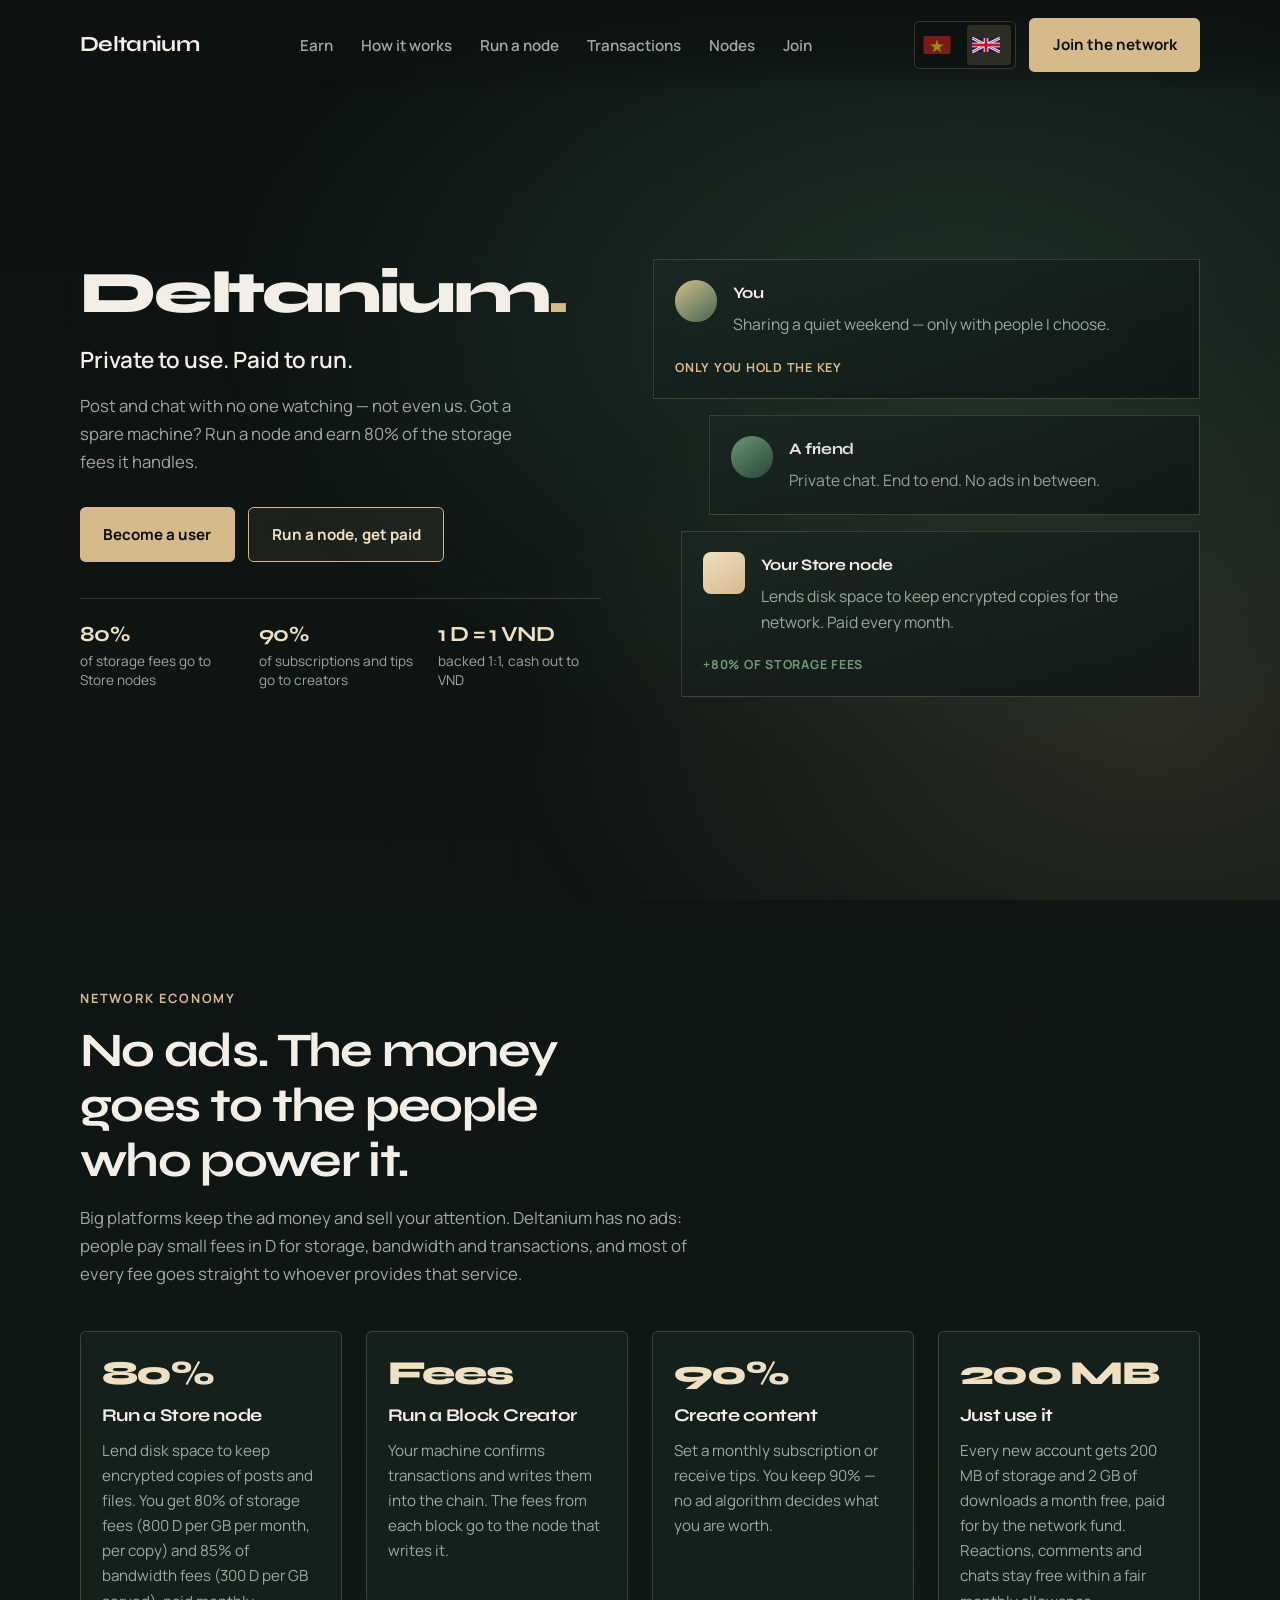
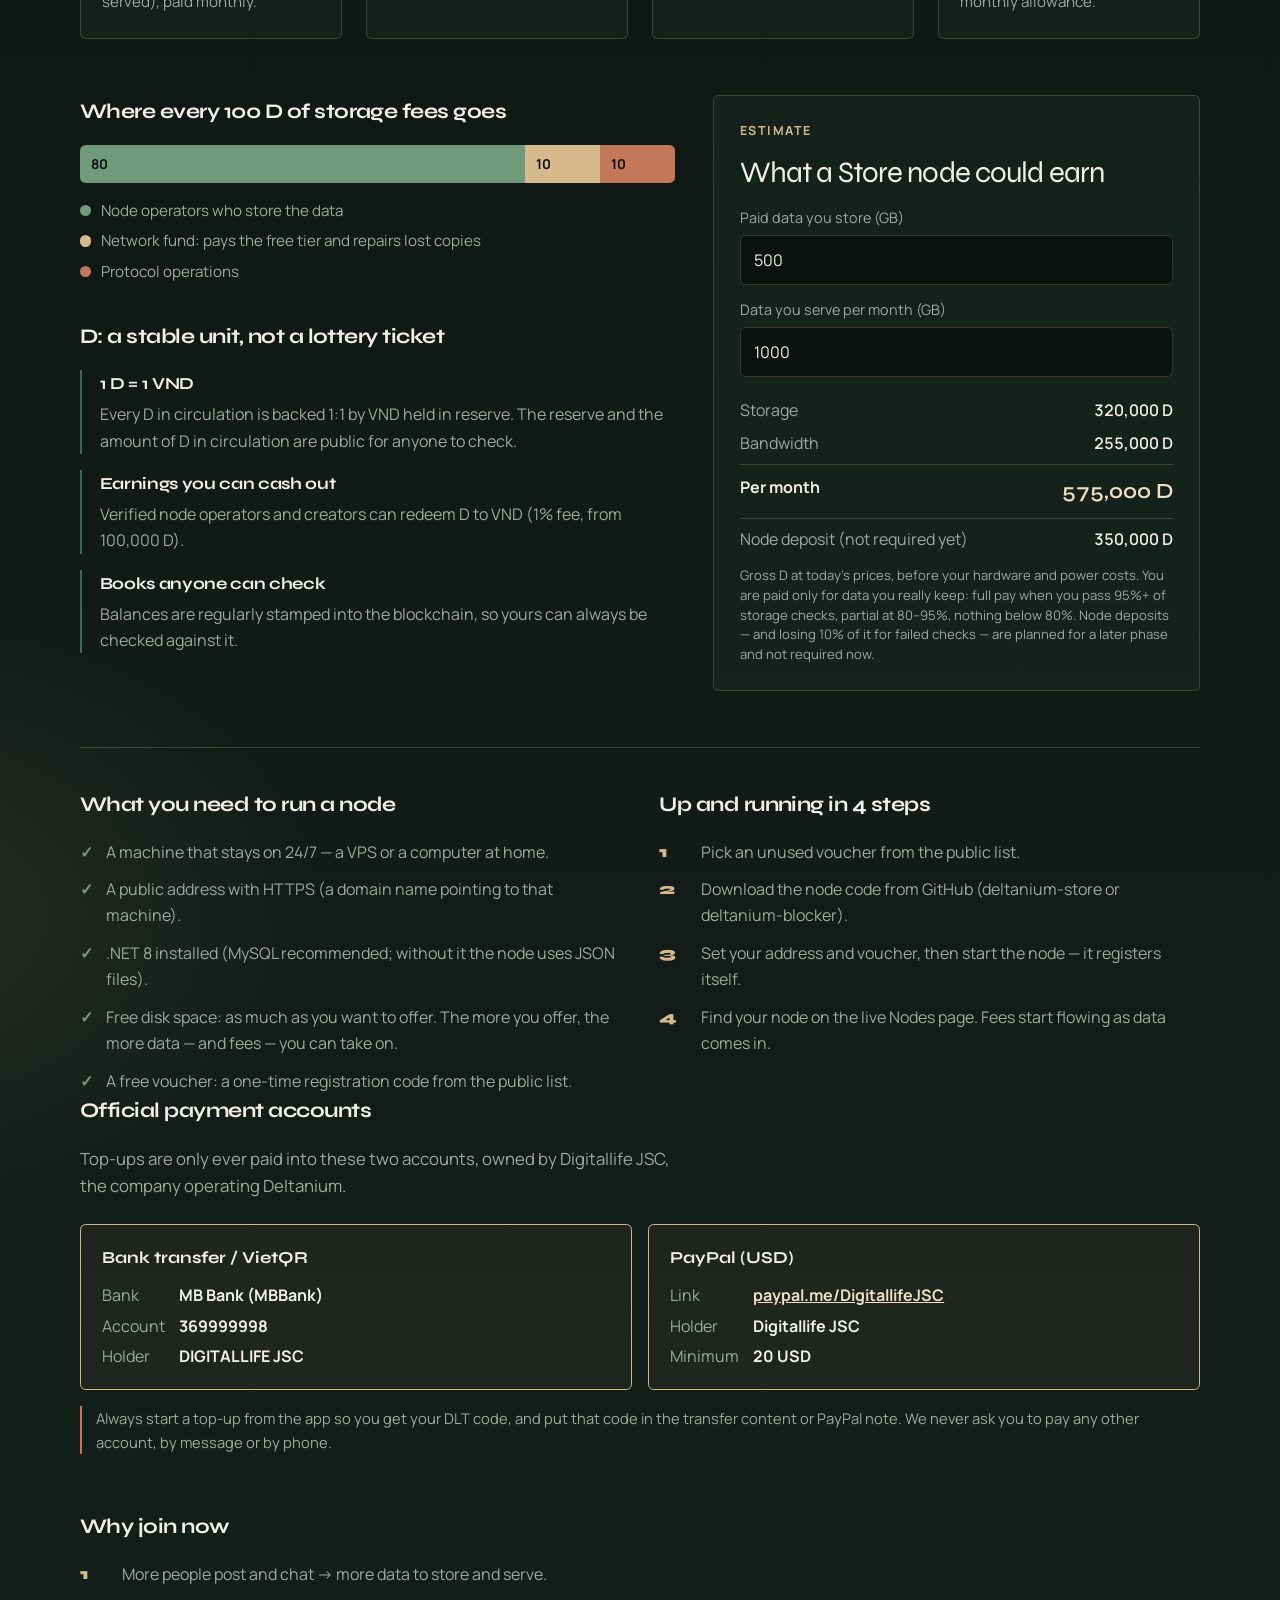
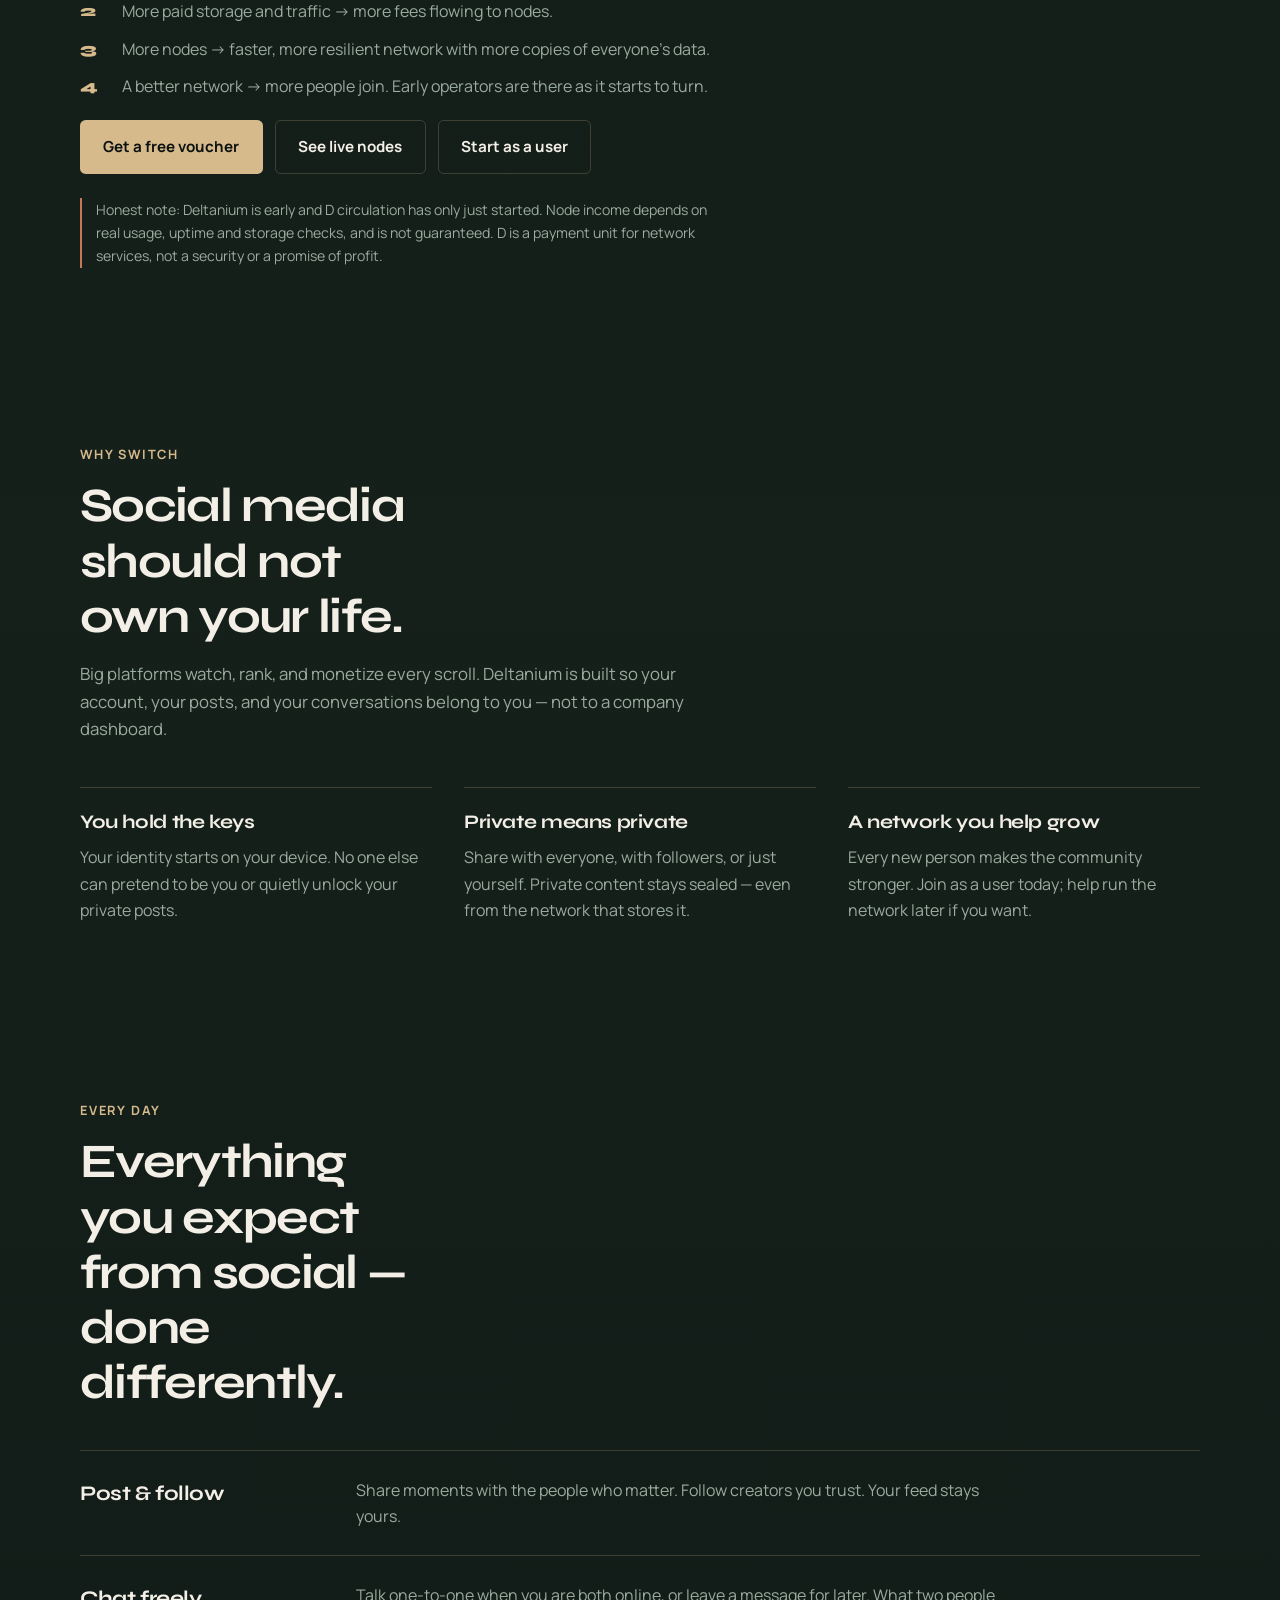
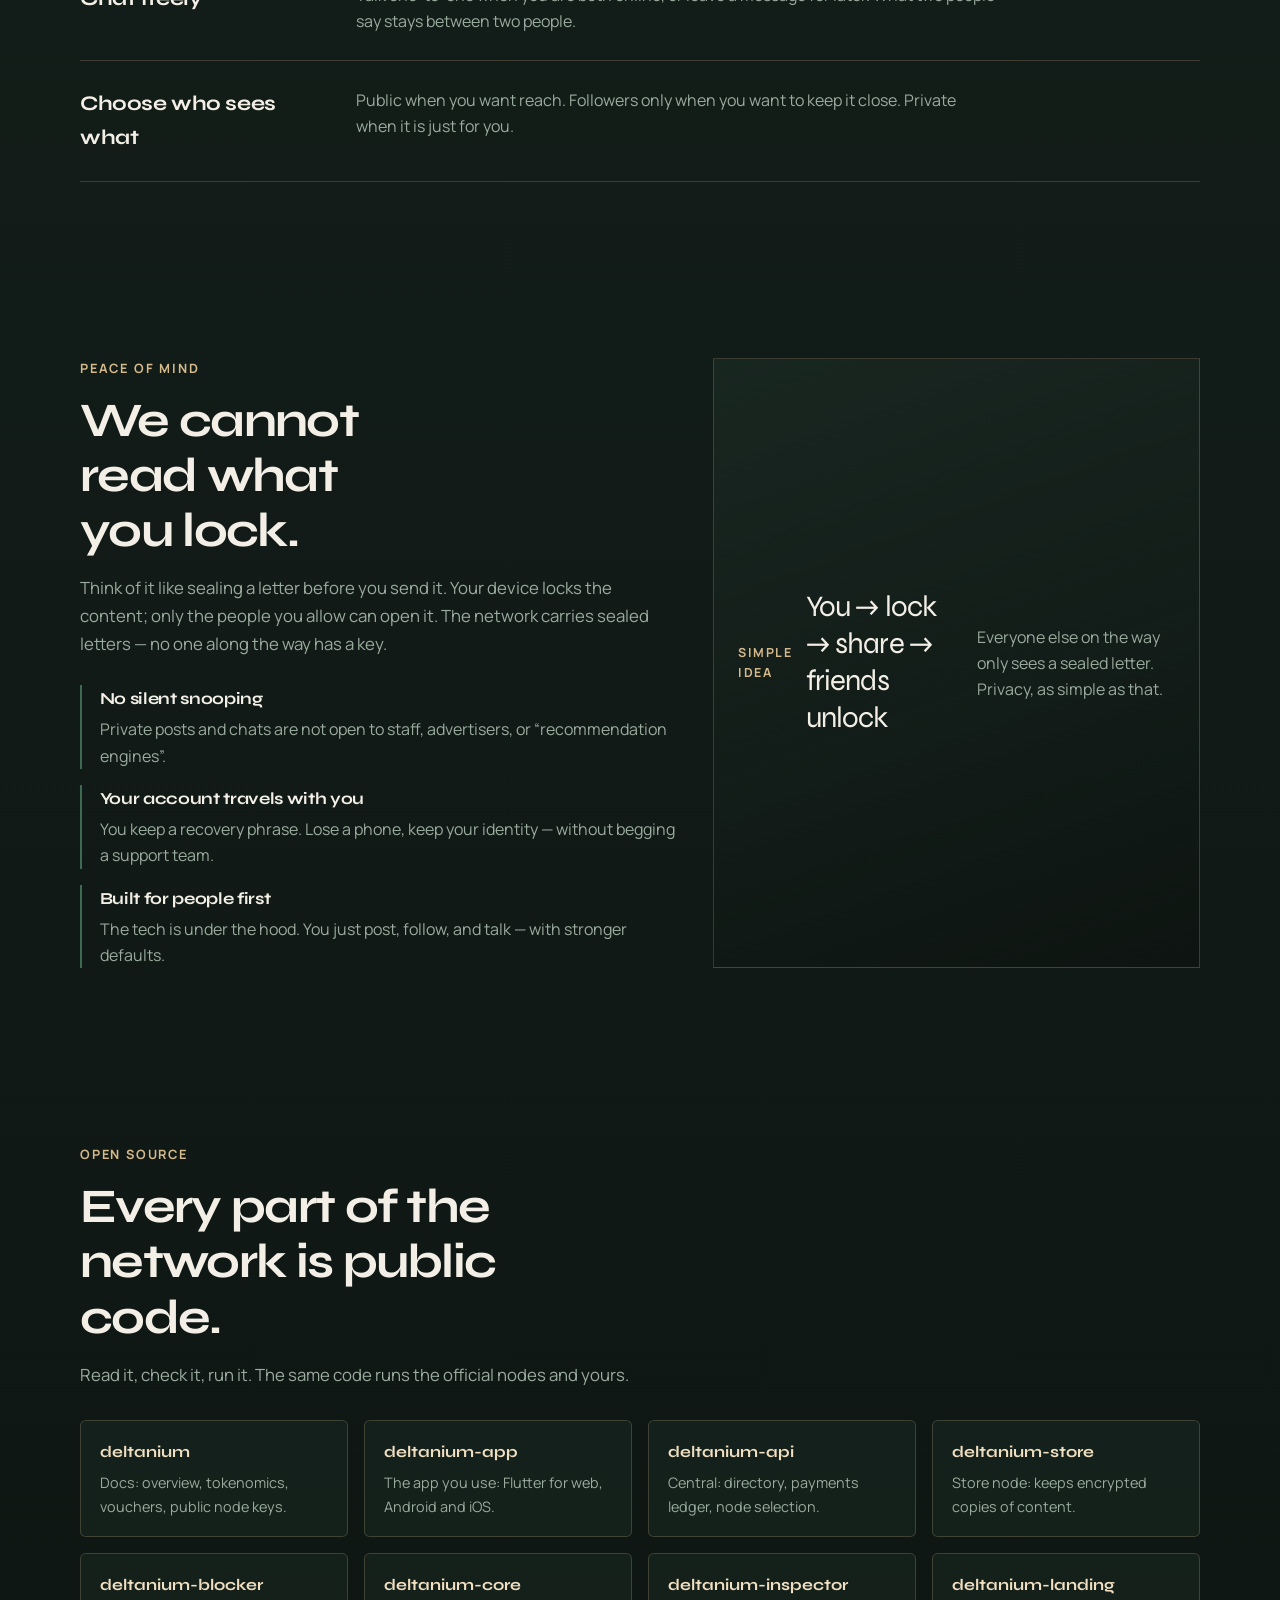
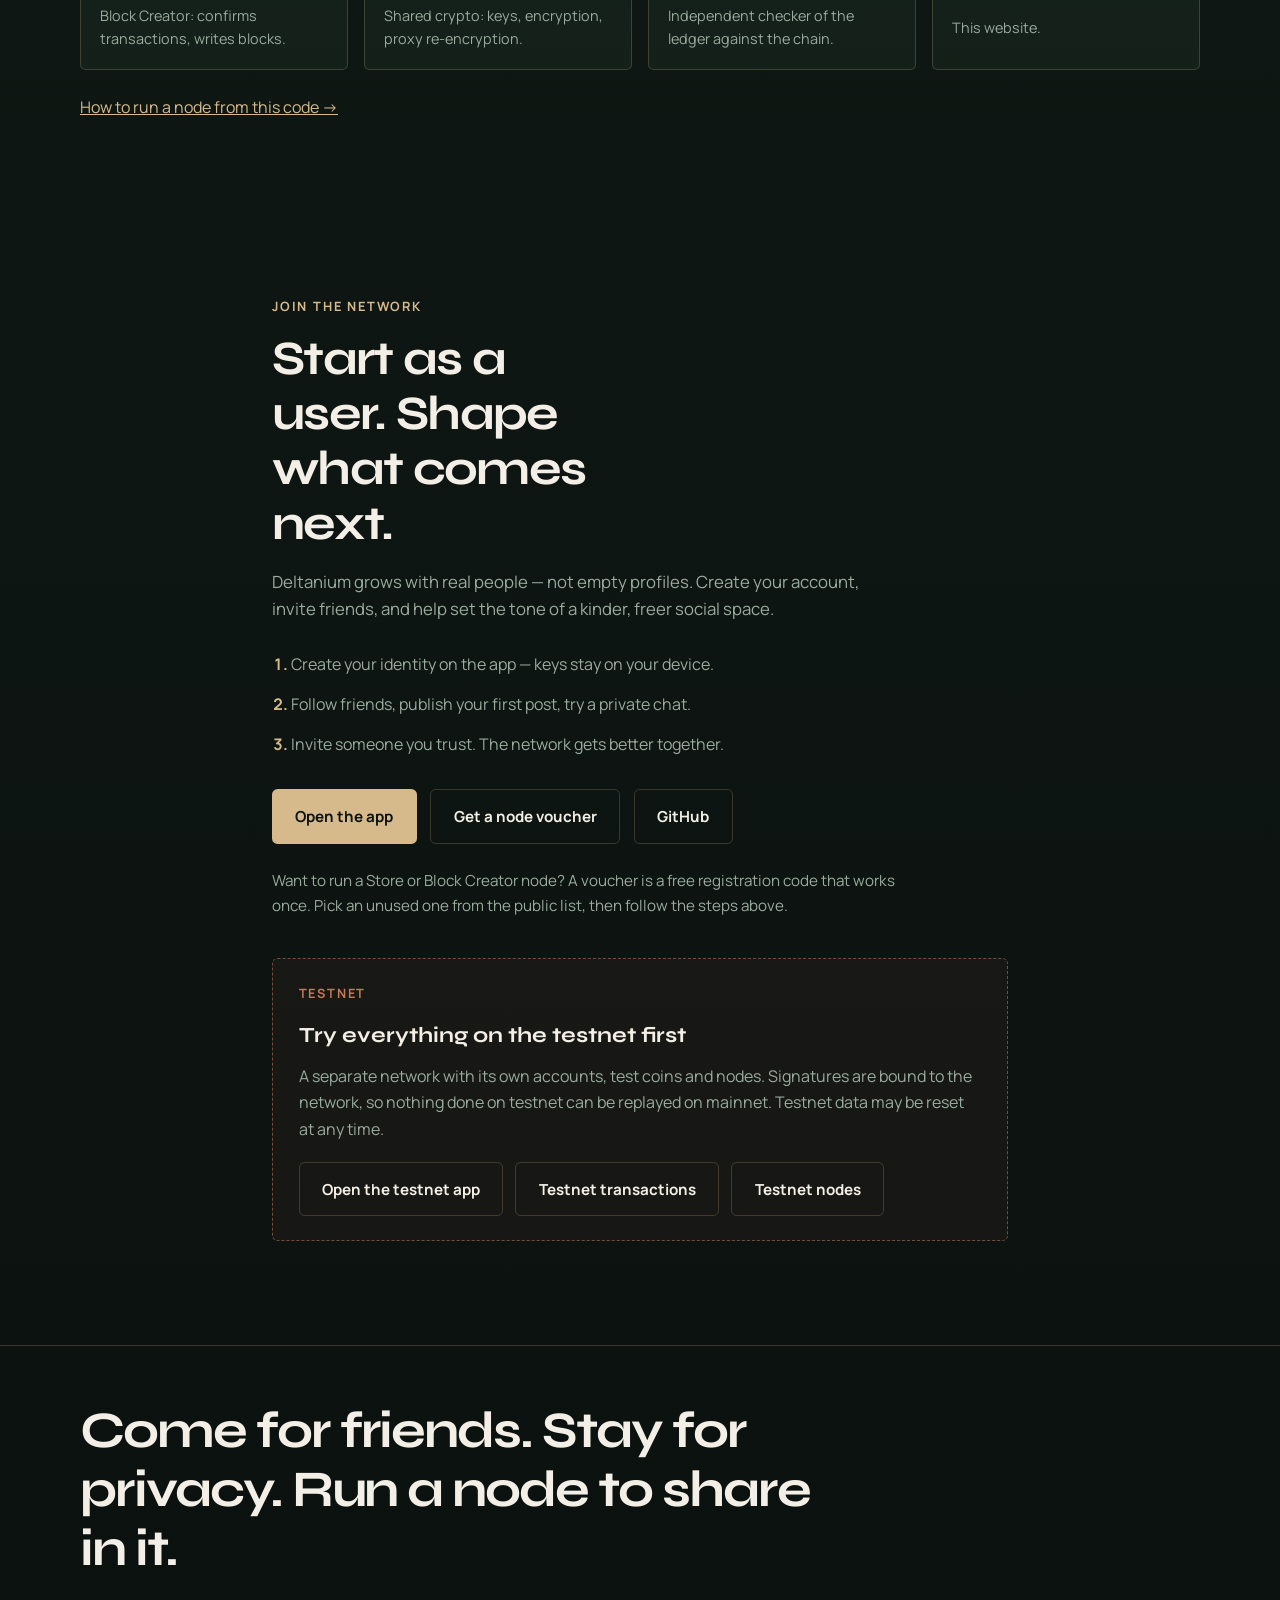
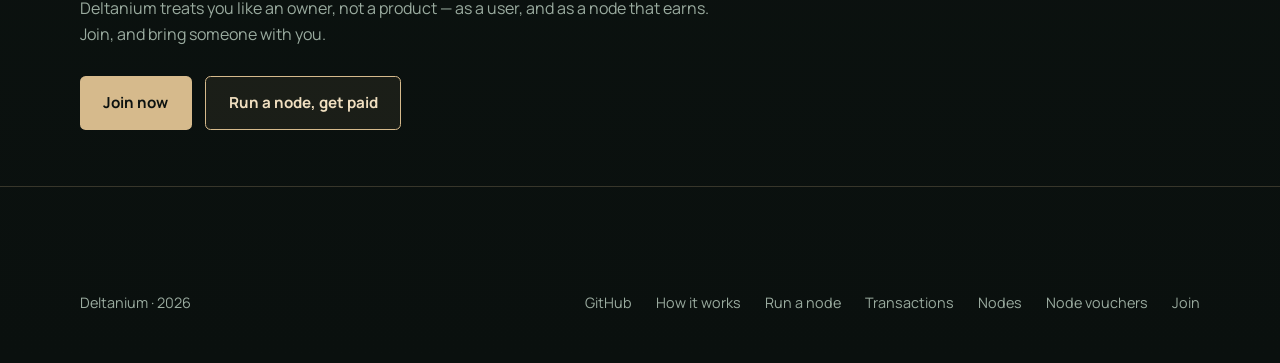
==== wwwroot/index.html @ 808c71de "Sync: DLTP (TCP) transport, node guide and Nodes page updates Co-Authored-By: Claude Opus 5.5 <norep" ====
<!DOCTYPE html>
<html lang="en">

<head>
    <meta charset="UTF-8">
    <meta name="viewport" content="width=device-width, initial-scale=1.0">
    <title>Deltanium | Your social life, only yours</title>
    <meta name="description"
        content="Deltanium is a social network where you hold the keys. Post, follow, and chat without giving up your privacy.">
    <link rel="stylesheet" href="css/index.css?v=20261119e">
    <link rel="stylesheet" href="css/how.css?v=20261119e">
    <link rel="preconnect" href="https://fonts.googleapis.com">
    <link rel="preconnect" href="https://fonts.gstatic.com" crossorigin>
    <link href="https://fonts.googleapis.com/css2?family=Manrope:wght@400;600;700&family=Syne:wght@700;800&display=swap" rel="stylesheet">
</head>

<body>
    <header class="site-header">
        <div class="container nav-row">
            <a class="brand" href="#">Deltanium</a>
            <nav>
                <ul class="nav-links">
                    <li><a href="#economy" data-i18n="nav.economy">Earn</a></li>
                    <li><a href="how-it-works.html" data-i18n="nav.how">How it works</a></li>
                    <li><a href="node-setup.html" data-i18n="nav.setup">Run a node</a></li>
                    <li><a href="transactions.html" data-i18n="nav.txs">Transactions</a></li>
                    <li><a href="nodes.html" data-i18n="nav.nodes">Nodes</a></li>
                    <li><a href="#join" data-i18n="nav.join">Join</a></li>
                </ul>
            </nav>
            <div class="nav-actions">
                <div class="lang-switch" role="group" aria-label="Language">
                    <button type="button" class="lang-btn" data-lang="vi" title="Tiếng Việt" aria-label="Tiếng Việt">
                        <svg viewBox="0 0 30 20" width="28" height="18" aria-hidden="true">
                            <rect width="30" height="20" fill="#da251d"/>
                            <polygon points="15,4 16.8,9.5 22.5,9.5 17.9,12.8 19.7,18.2 15,14.8 10.3,18.2 12.1,12.8 7.5,9.5 13.2,9.5" fill="#ff0"/>
                        </svg>
                    </button>
                    <button type="button" class="lang-btn" data-lang="en" title="English" aria-label="English">
                        <svg viewBox="0 0 60 30" width="28" height="18" aria-hidden="true">
                            <rect width="60" height="30" fill="#012169"/>
                            <path d="M0,0 L60,30 M60,0 L0,30" stroke="#fff" stroke-width="6"/>
                            <path d="M0,0 L60,30 M60,0 L0,30" stroke="#C8102E" stroke-width="2"/>
                            <path d="M30,0 V30 M0,15 H60" stroke="#fff" stroke-width="10"/>
                            <path d="M30,0 V30 M0,15 H60" stroke="#C8102E" stroke-width="6"/>
                        </svg>
                    </button>
                </div>
                <a href="#join" class="btn btn-primary" data-i18n="nav.cta">Join the network</a>
            </div>
        </div>
    </header>

    <main>
        <section class="hero">
            <div class="hero-glow" aria-hidden="true"></div>
            <div class="container hero-grid">
                <div class="hero-copy">
                    <h1 class="hero-brand">Deltanium<em>.</em></h1>
                    <p class="hero-line" data-i18n="hero.line">The social network you own — and get paid to run.</p>
                    <p class="hero-sub" data-i18n="hero.sub">Post and chat privately: your keys stay with you and we never read your private content. Or run a node and earn most of the fees the network collects — no ads, no data sold.</p>
                    <div class="hero-actions">
                        <a href="#join" class="btn btn-primary" data-i18n="hero.cta1">Become a user</a>
                        <a href="#economy" class="btn btn-earn" data-i18n="hero.cta.node">Run a node, earn fees</a>
                    </div>
                    <ul class="hero-stats">
                        <li><strong>80%</strong><span data-i18n="hero.stat1">of storage fees go to Store nodes</span></li>
                        <li><strong>90%</strong><span data-i18n="hero.stat2">of subscriptions and tips go to creators</span></li>
                        <li><strong>1 D = 1 VND</strong><span data-i18n="hero.stat3">backed 1:1, cash out to VND</span></li>
                    </ul>
                </div>
                <div class="hero-visual" aria-hidden="true">
                    <div class="story-card story-card-a">
                        <div class="story-avatar"></div>
                        <div class="story-lines">
                            <span class="story-name" data-i18n="visual.name">You</span>
                            <span class="story-body" data-i18n="visual.post">Sharing a quiet weekend — only with people I choose.</span>
                        </div>
                        <span class="story-seal" data-i18n="visual.seal">Only you hold the key</span>
                    </div>
                    <div class="story-card story-card-b">
                        <div class="story-avatar story-avatar-b"></div>
                        <div class="story-lines">
                            <span class="story-name" data-i18n="visual.friend">A friend</span>
                            <span class="story-body" data-i18n="visual.chat">Private chat. End to end. No ads in between.</span>
                        </div>
                    </div>
                    <div class="story-card story-card-node">
                        <div class="story-avatar story-avatar-node"></div>
                        <div class="story-lines">
                            <span class="story-name" data-i18n="visual.node">Your Store node</span>
                            <span class="story-body" data-i18n="visual.nodebody">Keeps encrypted copies for the network. Paid monthly from storage escrow.</span>
                        </div>
                        <span class="story-seal story-seal-earn" data-i18n="visual.nodeseal">+80% of storage fees</span>
                    </div>
                </div>
            </div>
        </section>

        <section id="economy" class="block">
            <div class="container">
                <p class="block-kicker" data-i18n="eco.kicker">Network economy</p>
                <h2 class="block-title econ-title" data-i18n="eco.title">A social network that pays the people who run it.</h2>
                <p class="block-copy" data-i18n="eco.copy">Big platforms keep the ad money and sell your attention. Deltanium has no ads: people pay small fees in D for storage, bandwidth and transactions, and most of every fee goes straight to whoever provides that service.</p>

                <div class="econ-grid">
                    <article class="econ-card">
                        <p class="econ-share">80%</p>
                        <h3 data-i18n="eco.store.t">Run a Store node</h3>
                        <p data-i18n="eco.store.p">Keep encrypted copies of posts and files. You earn 80% of storage fees (800 D per GB per month, per copy) and 85% of bandwidth fees (300 D per GB served), released monthly from escrow.</p>
                    </article>
                    <article class="econ-card">
                        <p class="econ-share" data-i18n="eco.blocker.share">Fees</p>
                        <h3 data-i18n="eco.blocker.t">Run a Block Creator</h3>
                        <p data-i18n="eco.blocker.p">Validate and seal transactions into blocks. Transaction fees collect in the block fee pool and are paid to the Block Creator that seals the block.</p>
                    </article>
                    <article class="econ-card">
                        <p class="econ-share">90%</p>
                        <h3 data-i18n="eco.creator.t">Create content</h3>
                        <p data-i18n="eco.creator.p">Set a monthly subscription or receive tips. You keep 90% — no ad algorithm decides what you are worth.</p>
                    </article>
                    <article class="econ-card">
                        <p class="econ-share">200 MB</p>
                        <h3 data-i18n="eco.user.t">Just use it</h3>
                        <p data-i18n="eco.user.p">Every new account gets 200 MB of storage and 2 GB of downloads a month free, paid for by the network fund. Reactions, comments and chats stay free within a fair monthly allowance.</p>
                    </article>
                </div>

                <div class="split econ-split">
                    <div>
                        <h3 class="econ-h3" data-i18n="eco.flow.t">Where every 100 D of storage fees goes</h3>
                        <div class="econ-bar" role="img" aria-label="80 node, 10 network fund, 10 protocol">
                            <span class="econ-bar-node" style="flex:80">80</span>
                            <span class="econ-bar-fund" style="flex:10">10</span>
                            <span class="econ-bar-ops" style="flex:10">10</span>
                        </div>
                        <ul class="econ-legend">
                            <li><i class="dot dot-node"></i><span data-i18n="eco.flow.node">Node operators who store the data</span></li>
                            <li><i class="dot dot-fund"></i><span data-i18n="eco.flow.fund">Network fund: pays the free tier and repairs lost copies</span></li>
                            <li><i class="dot dot-ops"></i><span data-i18n="eco.flow.ops">Protocol operations</span></li>
                        </ul>

                        <h3 class="econ-h3" data-i18n="eco.d.t">D: a stable unit, not a lottery ticket</h3>
                        <ul class="plain-list">
                            <li>
                                <strong data-i18n="eco.d1.t">1 D = 1 VND</strong>
                                <span data-i18n="eco.d1.p">Every D in circulation is backed 1:1 by VND in reserve. The reserve and circulating supply are public (api.deltanium.com/api/wallet/reserve).</span>
                            </li>
                            <li>
                                <strong data-i18n="eco.d2.t">Earnings you can cash out</strong>
                                <span data-i18n="eco.d2.p">Verified node operators and creators can redeem D to VND (1% fee, from 100,000 D).</span>
                            </li>
                            <li>
                                <strong data-i18n="eco.d3.t">Books anyone can check</strong>
                                <span data-i18n="eco.d3.p">The ledger is anchored into blocks, so balances can be proven against the chain.</span>
                            </li>
                        </ul>
                    </div>

                    <aside class="quiet-panel econ-calc" aria-labelledby="calc-title">
                        <p class="quiet-label" data-i18n="eco.calc.kicker">Estimate</p>
                        <p class="quiet-title" id="calc-title" data-i18n="eco.calc.t">What a Store node could earn</p>
                        <label class="econ-field">
                            <span data-i18n="eco.calc.stored">Paid data you store (GB)</span>
                            <input id="calc-stored" type="number" min="0" step="10" value="500" inputmode="numeric">
                        </label>
                        <label class="econ-field">
                            <span data-i18n="eco.calc.served">Data you serve per month (GB)</span>
                            <input id="calc-served" type="number" min="0" step="10" value="1000" inputmode="numeric">
                        </label>
                        <dl class="econ-out">
                            <div><dt data-i18n="eco.calc.storage">Storage</dt><dd id="calc-out-storage">–</dd></div>
                            <div><dt data-i18n="eco.calc.bandwidth">Bandwidth</dt><dd id="calc-out-bw">–</dd></div>
                            <div class="econ-total"><dt data-i18n="eco.calc.total">Per month</dt><dd id="calc-out-total">–</dd></div>
                            <div><dt data-i18n="eco.calc.bond">Bond to post</dt><dd id="calc-out-bond">–</dd></div>
                        </dl>
                        <p class="quiet-copy econ-fine" data-i18n="eco.calc.note">Gross D at today's prices, before your hardware and power costs. Paid only for data that actually exists on the network: full pay at 95%+ passed storage checks, partial at 80–95%, nothing below 80% plus a 10% bond slash.</p>
                    </aside>
                </div>

                <div class="econ-need">
                    <div>
                        <h3 class="econ-h3" data-i18n="eco.need.t">What you need to run a node</h3>
                        <ul class="econ-checks">
                            <li data-i18n="eco.need.r1">A machine that stays on 24/7 — a VPS or a computer at home.</li>
                            <li data-i18n="eco.need.r2">A public address with HTTPS (a domain name pointing to that machine).</li>
                            <li data-i18n="eco.need.r3">.NET 8 and MySQL installed.</li>
                            <li data-i18n="eco.need.r4">Free disk space: as much as you want to offer.</li>
                            <li data-i18n="eco.need.r5">A free voucher: a one-time registration code from the public list.</li>
                        </ul>
                    </div>
                    <div>
                        <h3 class="econ-h3" data-i18n="eco.steps.t">Up and running in 4 steps</h3>
                        <ol class="econ-steps">
                            <li data-i18n="eco.steps.s1">Pick an unused voucher from the public list.</li>
                            <li data-i18n="eco.steps.s2">Download the node code from GitHub.</li>
                            <li data-i18n="eco.steps.s3">Set your address and voucher, then start the node — it registers itself.</li>
                            <li data-i18n="eco.steps.s4">Find your node on the live Nodes page.</li>
                        </ol>
                        <div class="econ-live" id="econ-live" hidden>
                            <p class="quiet-label" data-i18n="eco.live.label">Live on mainnet now</p>
                            <p class="econ-live-nums"><strong id="live-stores">–</strong> <span data-i18n="eco.live.stores">Store nodes</span> · <strong id="live-blockers">–</strong> <span data-i18n="eco.live.blockers">Block Creators</span></p>
                            <p class="econ-fine" data-i18n="eco.live.note">The network is small — early nodes take a bigger share of new data.</p>
                        </div>
                    </div>
                </div>

                <div class="acct-block" id="accounts">
                    <h3 class="econ-h3" data-i18n="acct.title">Official payment accounts</h3>
                    <p class="block-copy" data-i18n="acct.copy">Top-ups are only ever paid into these two accounts, owned by Digitallife JSC, the company operating Deltanium.</p>
                    <div class="acct-grid">
                        <div class="acct-card">
                            <h3 data-i18n="acct.bank.t">Bank transfer / VietQR</h3>
                            <dl>
                                <dt data-i18n="acct.bank">Bank</dt><dd>MB Bank (MBBank)</dd>
                                <dt data-i18n="acct.no">Account</dt><dd>369999998</dd>
                                <dt data-i18n="acct.holder">Holder</dt><dd>DIGITALLIFE JSC</dd>
                            </dl>
                        </div>
                        <div class="acct-card">
                            <h3 data-i18n="acct.pp.t">PayPal (USD)</h3>
                            <dl>
                                <dt data-i18n="acct.link">Link</dt><dd><a href="https://paypal.me/DigitallifeJSC" target="_blank" rel="noopener">paypal.me/DigitallifeJSC</a></dd>
                                <dt data-i18n="acct.holder">Holder</dt><dd>Digitallife JSC</dd>
                                <dt data-i18n="acct.min">Minimum</dt><dd>20 USD</dd>
                            </dl>
                        </div>
                    </div>
                    <p class="acct-warn" data-i18n="acct.warn">Always start a top-up from the app so you get your DLT code, and put that code in the transfer content or PayPal note. We never ask you to pay any other account, by message or by phone.</p>
                </div>

                <div class="econ-flywheel">
                    <h3 class="econ-h3" data-i18n="eco.grow.t">Why grow the network now</h3>
                    <ol class="econ-steps">
                        <li data-i18n="eco.grow.s1">More people post and chat → more data to store and serve.</li>
                        <li data-i18n="eco.grow.s2">More paid storage and traffic → more fees flowing to nodes.</li>
                        <li data-i18n="eco.grow.s3">More nodes → faster, more resilient network with more copies of everyone's data.</li>
                        <li data-i18n="eco.grow.s4">A better network → more people join. Early operators are there as it starts to turn.</li>
                    </ol>
                    <div class="testnet-actions">
                        <a href="https://github.com/dlvstudio/deltanium/blob/main/VOUCHERS.md" class="btn btn-primary" data-i18n="eco.cta.node">Get a node voucher</a>
                        <a href="nodes.html" class="btn btn-ghost" data-i18n="eco.cta.nodes">See live nodes</a>
                        <a href="https://app.deltanium.com" class="btn btn-ghost" data-i18n="eco.cta.app">Start as a user</a>
                    </div>
                    <p class="join-note econ-risk" data-i18n="eco.risk">Honest note: Deltanium is early and D circulation has only just started. Node income depends on real usage, uptime and storage checks, and is not guaranteed. D is a payment unit for network services, not a security or a promise of profit.</p>
                </div>
            </div>
        </section>

        <section id="why" class="block">
            <div class="container">
                <p class="block-kicker" data-i18n="why.kicker">Why switch</p>
                <h2 class="block-title" data-i18n="why.title">Social media should not own your life.</h2>
                <p class="block-copy" data-i18n="why.copy">Big platforms watch, rank, and monetize every scroll. Deltanium is built so your account, your posts, and your conversations belong to you — not to a company dashboard.</p>
                <div class="promise-grid">
                    <article class="promise">
                        <h3 data-i18n="why.p1.t">You hold the keys</h3>
                        <p data-i18n="why.p1.p">Your identity starts on your device. No one else can pretend to be you or quietly unlock your private posts.</p>
                    </article>
                    <article class="promise">
                        <h3 data-i18n="why.p2.t">Private means private</h3>
                        <p data-i18n="why.p2.p">Share with everyone, with followers, or just yourself. Private content stays sealed — even from the network that stores it.</p>
                    </article>
                    <article class="promise">
                        <h3 data-i18n="why.p3.t">A network you help grow</h3>
                        <p data-i18n="why.p3.p">Every new person makes the community stronger. Join as a user today; help run the network later if you want.</p>
                    </article>
                </div>
            </div>
        </section>

        <section id="features" class="block">
            <div class="container">
                <p class="block-kicker" data-i18n="feat.kicker">Everyday use</p>
                <h2 class="block-title" data-i18n="feat.title">Everything you expect from social — done differently.</h2>
                <div class="feature-rows">
                    <article class="feature-row">
                        <h3 data-i18n="feat.f1.t">Post &amp; follow</h3>
                        <p data-i18n="feat.f1.p">Share moments with the people who matter. Follow creators you trust. Your feed stays yours.</p>
                    </article>
                    <article class="feature-row">
                        <h3 data-i18n="feat.f2.t">Chat freely</h3>
                        <p data-i18n="feat.f2.p">Talk one-to-one when you are both online, or leave a message for later. Conversations stay between you.</p>
                    </article>
                    <article class="feature-row">
                        <h3 data-i18n="feat.f3.t">Choose who sees what</h3>
                        <p data-i18n="feat.f3.p">Public when you want reach. Followers-only when you want a circle. Private when it is just for you.</p>
                    </article>
                </div>
            </div>
        </section>

        <section id="privacy" class="block">
            <div class="container split">
                <div>
                    <p class="block-kicker" data-i18n="priv.kicker">Peace of mind</p>
                    <h2 class="block-title" data-i18n="priv.title">We cannot read what you lock.</h2>
                    <p class="block-copy" data-i18n="priv.copy">Think of it like sealing a letter before you send it. Your device locks the content; only the people you allow can open it. The network moves sealed packages — it does not hold the letter opener.</p>
                    <ul class="plain-list">
                        <li>
                            <strong data-i18n="priv.l1.t">No silent snooping</strong>
                            <span data-i18n="priv.l1.p">Private posts and chats are not open to staff, advertisers, or “recommendation engines”.</span>
                        </li>
                        <li>
                            <strong data-i18n="priv.l2.t">Your account travels with you</strong>
                            <span data-i18n="priv.l2.p">You keep a recovery phrase. Lose a phone, keep your identity — without begging a support team.</span>
                        </li>
                        <li>
                            <strong data-i18n="priv.l3.t">Built for people first</strong>
                            <span data-i18n="priv.l3.p">The tech is under the hood. You just post, follow, and talk — with stronger defaults.</span>
                        </li>
                    </ul>
                </div>
                <aside class="diagram quiet-panel">
                    <p class="quiet-label" data-i18n="priv.panel.kicker">Simple idea</p>
                    <p class="quiet-title" data-i18n="priv.panel.title">You → lock → share → friends unlock</p>
                    <p class="quiet-copy" data-i18n="priv.panel.copy">Everyone else on the path only sees a sealed package. That is the whole privacy story.</p>
                </aside>
            </div>
        </section>

        <section id="open" class="block">
            <div class="container">
                <p class="block-kicker" data-i18n="open.kicker">Open source</p>
                <h2 class="block-title econ-title" data-i18n="open.title">Every part of the network is public code.</h2>
                <p class="block-copy" data-i18n="open.copy">Read it, check it, run it. The same code runs the official nodes and yours.</p>
                <div class="repo-grid">
                    <a class="repo-card" href="https://github.com/dlvstudio/deltanium" target="_blank" rel="noopener"><strong>deltanium</strong><span data-i18n="repo.docs">Docs: overview, tokenomics, vouchers, public node keys.</span></a>
                    <a class="repo-card" href="https://github.com/dlvstudio/deltanium-app" target="_blank" rel="noopener"><strong>deltanium-app</strong><span data-i18n="repo.app">The app you use: Flutter for web, Android and iOS.</span></a>
                    <a class="repo-card" href="https://github.com/dlvstudio/deltanium-api" target="_blank" rel="noopener"><strong>deltanium-api</strong><span data-i18n="repo.api">Central: directory, payments ledger, node selection.</span></a>
                    <a class="repo-card" href="https://github.com/dlvstudio/deltanium-store" target="_blank" rel="noopener"><strong>deltanium-store</strong><span data-i18n="repo.store">Store node: keeps encrypted copies of content.</span></a>
                    <a class="repo-card" href="https://github.com/dlvstudio/deltanium-blocker" target="_blank" rel="noopener"><strong>deltanium-blocker</strong><span data-i18n="repo.blocker">Block Creator: confirms transactions, writes blocks.</span></a>
                    <a class="repo-card" href="https://github.com/dlvstudio/deltanium-core" target="_blank" rel="noopener"><strong>deltanium-core</strong><span data-i18n="repo.core">Shared crypto: keys, encryption, proxy re-encryption.</span></a>
                    <a class="repo-card" href="https://github.com/dlvstudio/deltanium-inspector" target="_blank" rel="noopener"><strong>deltanium-inspector</strong><span data-i18n="repo.inspector">Independent checker of the ledger against the chain.</span></a>
                    <a class="repo-card" href="https://github.com/dlvstudio/deltanium-landing" target="_blank" rel="noopener"><strong>deltanium-landing</strong><span data-i18n="repo.landing">This website.</span></a>
                </div>
                <p class="how-note"><a href="node-setup.html" data-i18n="open.setup">How to run a node from this code →</a></p>
            </div>
        </section>

        <section id="join" class="block">
            <div class="container join-panel">
                <p class="block-kicker" data-i18n="join.kicker">Join the network</p>
                <h2 class="block-title" data-i18n="join.title">Start as a user. Shape what comes next.</h2>
                <p class="block-copy" data-i18n="join.copy">Deltanium grows with real people — not empty profiles. Create your account, invite friends, and help set the tone of a kinder, freer social space.</p>
                <ol class="join-steps">
                    <li data-i18n="join.s1">Create your identity on the app — keys stay on your device.</li>
                    <li data-i18n="join.s2">Follow friends, publish your first post, try a private chat.</li>
                    <li data-i18n="join.s3">Invite someone you trust. The network gets better together.</li>
                </ol>
                <div class="hero-actions" style="margin-top: 2rem;">
                    <a href="https://app.deltanium.com" class="btn btn-primary" data-i18n="join.cta1">Open the app</a>
                    <a href="https://github.com/dlvstudio/deltanium/blob/main/VOUCHERS.md" class="btn btn-ghost" data-i18n="join.cta2">Get a node voucher</a>
                    <a href="https://github.com/dlvstudio" class="btn btn-ghost" data-i18n="join.cta3">GitHub</a>
                </div>
                <p class="join-note" data-i18n="join.note">Want to run a Store or Block Creator node? Grab a one-shot voucher from the public list, then follow the register steps.</p>

                <div class="testnet-card">
                    <p class="block-kicker" data-i18n="testnet.kicker">Testnet</p>
                    <h3 data-i18n="testnet.title">Try everything on the testnet first</h3>
                    <p data-i18n="testnet.copy">A separate network with its own accounts, test coins and nodes. Signatures are bound to the network, so nothing done on testnet can be replayed on mainnet. Testnet data may be reset at any time.</p>
                    <div class="testnet-actions">
                        <a href="https://testnet-app.deltanium.com" class="btn btn-ghost" data-i18n="testnet.app">Open the testnet app</a>
                        <a href="transactions.html?net=testnet" class="btn btn-ghost" data-i18n="testnet.txs">Testnet transactions</a>
                        <a href="nodes.html?net=testnet" class="btn btn-ghost" data-i18n="testnet.nodes">Testnet nodes</a>
                    </div>
                </div>
            </div>
        </section>

        <section class="cta-band">
            <div class="container cta">
                <h2 data-i18n="cta.title">Come for friends. Stay for privacy. Run a node to share in it.</h2>
                <p data-i18n="cta.copy">Deltanium is social media that treats you like an owner — not a product. Join the network and bring someone with you.</p>
                <div class="hero-actions">
                    <a href="#join" class="btn btn-primary" data-i18n="cta.review">Join now</a>
                    <a href="#economy" class="btn btn-earn" data-i18n="cta.operate">Run a node, get paid</a>
                </div>
            </div>
        </section>
    </main>

    <footer class="site-footer">
        <div class="container footer-row">
            <div>Deltanium · 2026</div>
            <div style="display:flex; gap:1.5rem;">
                <a href="https://github.com/dlvstudio">GitHub</a>
                <a href="how-it-works.html" data-i18n="nav.how">How it works</a>
                <a href="node-setup.html" data-i18n="nav.setup">Run a node</a>
                <a href="transactions.html" data-i18n="nav.txs">Transactions</a>
                <a href="nodes.html" data-i18n="nav.nodes">Nodes</a>
                <a href="https://github.com/dlvstudio/deltanium/blob/main/VOUCHERS.md" data-i18n="footer.vouchers">Node vouchers</a>
                <a href="#join" data-i18n="footer.join">Join</a>
            </div>
        </div>
    </footer>

    <script src="js/i18n.js?v=20261119e"></script>
    <script src="js/economy.js?v=20261119e"></script>
</body>

</html>
---- wwwroot/css/index.css ----
:root {
    --ink: #0c1210;
    --ink-soft: #15201b;
    --panel: #1a2822;
    --line: rgba(214, 186, 140, 0.22);
    --sand: #d6ba8c;
    --sand-bright: #f0dfc0;
    --moss: #6f9b7a;
    --moss-deep: #3d6b52;
    --text: #f3efe6;
    --muted: #9aab9f;
    --danger-soft: #c4785a;
    --font-display: "Syne", sans-serif;
    --font-body: "Manrope", sans-serif;
    --max: 1120px;
    --radius: 0.35rem;
}

* {
    margin: 0;
    padding: 0;
    box-sizing: border-box;
}

html {
    scroll-behavior: smooth;
}

body {
    background:
        radial-gradient(1200px 700px at 85% -10%, rgba(109, 155, 122, 0.18), transparent 55%),
        radial-gradient(900px 600px at -10% 30%, rgba(214, 186, 140, 0.12), transparent 50%),
        linear-gradient(180deg, var(--ink) 0%, var(--ink-soft) 45%, #0a100e 100%);
    color: var(--text);
    font-family: var(--font-body);
    line-height: 1.65;
    overflow-x: hidden;
}

body::before {
    content: "";
    position: fixed;
    inset: 0;
    pointer-events: none;
    z-index: 0;
    opacity: 0.35;
    background-image:
        linear-gradient(rgba(214, 186, 140, 0.04) 1px, transparent 1px),
        linear-gradient(90deg, rgba(214, 186, 140, 0.04) 1px, transparent 1px);
    background-size: 64px 64px;
    mask-image: radial-gradient(ellipse at center, black 35%, transparent 80%);
}

a {
    color: inherit;
}

img {
    max-width: 100%;
    display: block;
}

.site-header {
    position: fixed;
    top: 0;
    left: 0;
    right: 0;
    z-index: 40;
    padding: 1.1rem 0;
    background: linear-gradient(180deg, rgba(12, 18, 16, 0.92), rgba(12, 18, 16, 0.55) 70%, transparent);
    backdrop-filter: blur(8px);
}

.container {
    width: min(100% - 2.5rem, var(--max));
    margin-inline: auto;
    position: relative;
    z-index: 1;
}

.nav-row {
    display: flex;
    align-items: center;
    justify-content: space-between;
    gap: 1rem;
}

.brand {
    font-family: var(--font-display);
    font-weight: 700;
    font-size: 1.35rem;
    letter-spacing: -0.03em;
    text-decoration: none;
}

.brand span {
    color: var(--sand);
}

.nav-links {
    display: flex;
    gap: 1.75rem;
    list-style: none;
}

.nav-links a {
    text-decoration: none;
    color: var(--muted);
    font-size: 0.95rem;
    font-weight: 600;
    transition: color 0.2s ease;
}

.nav-links a:hover {
    color: var(--sand-bright);
}

.nav-actions {
    display: flex;
    align-items: center;
    gap: 0.85rem;
}

.lang-switch {
    display: inline-flex;
    align-items: center;
    gap: 0.35rem;
    padding: 0.2rem;
    border: 1px solid var(--line);
    border-radius: var(--radius);
    background: rgba(12, 18, 16, 0.55);
}

.lang-btn {
    appearance: none;
    border: 0;
    background: transparent;
    padding: 0.25rem 0.3rem;
    cursor: pointer;
    border-radius: 0.2rem;
    line-height: 0;
    opacity: 0.55;
    transition: opacity 0.2s ease, background 0.2s ease;
}

.lang-btn:hover {
    opacity: 0.9;
}

.lang-btn.is-active {
    opacity: 1;
    background: rgba(214, 186, 140, 0.16);
}

.lang-btn svg {
    display: block;
    border-radius: 2px;
}

.btn {
    display: inline-flex;
    align-items: center;
    justify-content: center;
    gap: 0.5rem;
    padding: 0.85rem 1.4rem;
    border-radius: var(--radius);
    text-decoration: none;
    font-weight: 700;
    font-size: 0.95rem;
    border: 1px solid transparent;
    transition: transform 0.2s ease, background 0.2s ease, border-color 0.2s ease, color 0.2s ease;
}

.btn:hover {
    transform: translateY(-1px);
}

.btn-primary {
    background: var(--sand);
    color: var(--ink);
}

.btn-primary:hover {
    background: var(--sand-bright);
}

.btn-ghost {
    border-color: var(--line);
    color: var(--text);
    background: transparent;
}

.btn-ghost:hover {
    border-color: var(--sand);
    color: var(--sand-bright);
}

/* Hero: copy + diagram side by side (no overlap) */
.hero {
    min-height: 100vh;
    display: flex;
    align-items: center;
    padding: 7.5rem 0 4rem;
    position: relative;
    overflow: hidden;
}

.hero-glow {
    position: absolute;
    inset: 0;
    z-index: 0;
    pointer-events: none;
    background:
        radial-gradient(ellipse at 75% 35%, rgba(61, 107, 82, 0.35), transparent 55%),
        radial-gradient(ellipse at 90% 80%, rgba(214, 186, 140, 0.14), transparent 40%);
}

.hero-grid {
    display: grid;
    grid-template-columns: minmax(0, 1fr) minmax(0, 1.05fr);
    gap: clamp(1.5rem, 4vw, 3.5rem);
    align-items: center;
}

.hero-copy {
    min-width: 0;
    max-width: 34rem;
}

.hero-visual {
    min-width: 0;
    position: relative;
    display: grid;
    gap: 1rem;
    padding: 0.5rem 0;
    animation: floatSoft 9s ease-in-out infinite;
}

.story-card {
    border: 1px solid var(--line);
    background: linear-gradient(160deg, rgba(26, 40, 34, 0.92), rgba(12, 18, 16, 0.72));
    padding: 1.25rem 1.35rem;
    display: grid;
    grid-template-columns: auto 1fr;
    gap: 0.85rem 1rem;
    align-items: start;
}

.story-card-b {
    margin-left: clamp(1rem, 6vw, 3.5rem);
    opacity: 0.95;
}

.story-avatar {
    width: 2.6rem;
    height: 2.6rem;
    border-radius: 50%;
    background: linear-gradient(145deg, var(--sand), var(--moss-deep));
}

.story-avatar-b {
    background: linear-gradient(145deg, var(--moss), #2a4a38);
}

.story-lines {
    display: grid;
    gap: 0.35rem;
    min-width: 0;
}

.story-name {
    font-family: var(--font-display);
    font-weight: 700;
    letter-spacing: -0.02em;
}

.story-body {
    color: var(--muted);
    font-size: 0.98rem;
}

.story-seal {
    grid-column: 1 / -1;
    margin-top: 0.35rem;
    font-size: 0.78rem;
    font-weight: 700;
    letter-spacing: 0.06em;
    text-transform: uppercase;
    color: var(--sand);
}

.promise-grid {
    display: grid;
    grid-template-columns: repeat(3, minmax(0, 1fr));
    gap: 1.5rem 2rem;
    margin-top: 2.75rem;
}

.promise {
    padding-top: 1.1rem;
    border-top: 1px solid var(--line);
}

.promise h3 {
    font-family: var(--font-display);
    font-size: 1.2rem;
    letter-spacing: -0.02em;
    margin-bottom: 0.45rem;
}

.promise p {
    color: var(--muted);
}

.feature-rows {
    margin-top: 2.5rem;
    display: grid;
    gap: 0;
    border-top: 1px solid var(--line);
}

.feature-row {
    padding: 1.6rem 0;
    border-bottom: 1px solid var(--line);
    display: grid;
    grid-template-columns: minmax(10rem, 16rem) 1fr;
    gap: 1.25rem;
}

.feature-row h3 {
    font-family: var(--font-display);
    font-size: 1.3rem;
    letter-spacing: -0.02em;
}

.feature-row p {
    color: var(--muted);
    max-width: 40rem;
}

.quiet-panel {
    display: grid;
    align-content: center;
    gap: 0.85rem;
    min-height: 16rem;
}

.quiet-label {
    color: var(--sand);
    font-size: 0.78rem;
    font-weight: 700;
    letter-spacing: 0.12em;
    text-transform: uppercase;
}

.quiet-title {
    font-family: var(--font-display);
    font-size: clamp(1.4rem, 2.5vw, 1.85rem);
    letter-spacing: -0.03em;
    line-height: 1.25;
}

.quiet-copy {
    color: var(--muted);
}

.join-panel {
    max-width: 46rem;
}

.join-steps {
    margin-top: 1.75rem;
    padding-left: 1.2rem;
    display: grid;
    gap: 0.85rem;
    color: var(--muted);
}

.join-steps li::marker {
    color: var(--sand);
    font-weight: 700;
}

.join-note {
    margin-top: 1.5rem;
    color: var(--muted);
    font-size: 0.95rem;
    max-width: 40rem;
}

.hero-brand {
    font-family: var(--font-display);
    font-size: clamp(3.2rem, 8vw, 5.6rem);
    font-weight: 800;
    letter-spacing: -0.045em;
    line-height: 0.95;
    margin-bottom: 1.25rem;
    animation: riseIn 0.9s ease both;
}

.hero-brand em {
    font-style: normal;
    color: var(--sand);
}

.hero-line {
    font-size: clamp(1.15rem, 2.2vw, 1.4rem);
    color: var(--text);
    font-weight: 600;
    margin-bottom: 0.85rem;
    animation: riseIn 0.9s ease 0.08s both;
}

.hero-sub {
    color: var(--muted);
    font-size: 1.05rem;
    max-width: 28rem;
    margin-bottom: 2rem;
    animation: riseIn 0.9s ease 0.16s both;
}

.hero-actions {
    display: flex;
    flex-wrap: wrap;
    gap: 0.85rem;
    animation: riseIn 0.9s ease 0.24s both;
}

section.block {
    padding: 5.5rem 0;
}

.block-kicker {
    color: var(--sand);
    font-size: 0.8rem;
    font-weight: 700;
    letter-spacing: 0.14em;
    text-transform: uppercase;
    margin-bottom: 0.85rem;
}

.block-title {
    font-family: var(--font-display);
    font-size: clamp(2rem, 4vw, 3rem);
    letter-spacing: -0.035em;
    line-height: 1.15;
    margin-bottom: 1rem;
    max-width: min(22rem, 100%);
}

.block-copy {
    color: var(--muted);
    max-width: 38rem;
    font-size: 1.05rem;
}

/* Architecture flow */
.flow {
    margin-top: 3rem;
    display: grid;
    gap: 0;
    border-top: 1px solid var(--line);
}

.flow-step {
    display: grid;
    grid-template-columns: 5.5rem 1fr;
    gap: 1.25rem;
    padding: 1.6rem 0;
    border-bottom: 1px solid var(--line);
    opacity: 0;
    transform: translateY(12px);
    transition: opacity 0.6s ease, transform 0.6s ease;
}

.flow-step.is-in {
    opacity: 1;
    transform: none;
}

.flow-index {
    font-family: var(--font-display);
    font-size: 1.6rem;
    color: var(--moss);
    font-weight: 700;
}

.flow-step h3 {
    font-family: var(--font-display);
    font-size: 1.25rem;
    letter-spacing: -0.02em;
    margin-bottom: 0.35rem;
}

.flow-step p {
    color: var(--muted);
    max-width: 48rem;
}

/* Split sections */
.split {
    display: grid;
    grid-template-columns: minmax(0, 1.1fr) minmax(0, 0.9fr);
    gap: clamp(1.5rem, 3vw, 3rem);
    align-items: stretch;
}

.split > :first-child {
    min-width: 0;
}

.split > .diagram {
    align-self: stretch;
    display: flex;
    align-items: center;
}

.plain-list {
    list-style: none;
    margin-top: 1.75rem;
    display: grid;
    gap: 1rem;
}

.plain-list li {
    padding-left: 1.1rem;
    border-left: 2px solid var(--moss-deep);
    color: var(--muted);
}

.plain-list strong {
    display: block;
    color: var(--text);
    font-family: var(--font-display);
    font-size: 1.05rem;
    margin-bottom: 0.2rem;
    letter-spacing: -0.02em;
}

.diagram {
    border: 1px solid var(--line);
    background: linear-gradient(160deg, rgba(26, 40, 34, 0.9), rgba(12, 18, 16, 0.65));
    padding: 1.5rem;
    min-height: 18rem;
    position: relative;
    overflow: hidden;
}

.diagram svg {
    width: 100%;
    height: auto;
}

.pulse-line {
    stroke-dasharray: 6 8;
    animation: dashMove 2.8s linear infinite;
}

.roles {
    display: grid;
    grid-template-columns: repeat(2, 1fr);
    gap: 1.25rem 2rem;
    margin-top: 2.5rem;
}

.role {
    padding-top: 1rem;
    border-top: 1px solid var(--line);
}

.role h3 {
    font-family: var(--font-display);
    font-size: 1.15rem;
    margin-bottom: 0.4rem;
    letter-spacing: -0.02em;
}

.role p {
    color: var(--muted);
    font-size: 0.98rem;
}

.role .tag {
    display: inline-block;
    margin-bottom: 0.55rem;
    font-size: 0.72rem;
    letter-spacing: 0.08em;
    text-transform: uppercase;
    color: var(--sand);
    font-weight: 700;
}

.modes {
    display: grid;
    grid-template-columns: 1fr 1fr;
    gap: 2rem;
    margin-top: 2.5rem;
}

.mode {
    padding: 0;
}

.mode h3 {
    font-family: var(--font-display);
    font-size: 1.4rem;
    margin-bottom: 0.6rem;
    letter-spacing: -0.02em;
}

.mode p {
    color: var(--muted);
}

.cta-band {
    margin: 1rem 0 4rem;
    border-top: 1px solid var(--line);
    border-bottom: 1px solid var(--line);
}

.cta {
    padding: 3.5rem 0;
    text-align: left;
}

.cta h2 {
    font-family: var(--font-display);
    font-size: clamp(2rem, 4.5vw, 3.2rem);
    letter-spacing: -0.04em;
    line-height: 1.15;
    max-width: min(28rem, 100%);
    margin-bottom: 1rem;
}

.cta p {
    color: var(--muted);
    max-width: min(40rem, 100%);
    margin-bottom: 1.75rem;
}

.site-footer {
    padding: 2.5rem 0 3rem;
    color: var(--muted);
    font-size: 0.9rem;
}

.footer-row {
    display: flex;
    justify-content: space-between;
    gap: 1rem;
    flex-wrap: wrap;
}

.footer-row a {
    text-decoration: none;
    color: var(--muted);
}

.footer-row a:hover {
    color: var(--sand);
}

@keyframes riseIn {
    from {
        opacity: 0;
        transform: translateY(18px);
    }
    to {
        opacity: 1;
        transform: none;
    }
}

@keyframes floatSoft {
    0%, 100% { transform: translateY(0); }
    50% { transform: translateY(-12px); }
}

@keyframes dashMove {
    to { stroke-dashoffset: -56; }
}

@media (max-width: 900px) {
    .nav-links {
        display: none;
    }

    .split,
    .promise-grid,
    .hero-grid {
        grid-template-columns: 1fr;
    }

    .hero {
        align-items: flex-start;
        padding-top: 6.5rem;
        min-height: auto;
    }

    /* Headline and calls to action first; the story cards follow. */
    .hero-visual {
        animation: none;
        margin-top: 0.5rem;
    }

    .story-card-b {
        margin-left: 0;
    }

    .feature-row {
        grid-template-columns: 1fr;
        gap: 0.4rem;
    }

    .nav-actions .btn-primary {
        padding: 0.7rem 1rem;
        font-size: 0.85rem;
    }
}

.testnet-card {
    margin-top: 2.5rem;
    padding: 1.5rem 1.6rem;
    border: 1px dashed rgba(196, 120, 90, 0.55);
    border-radius: var(--radius);
    background: rgba(196, 120, 90, 0.06);
}

.testnet-card .block-kicker { color: var(--danger-soft); }
.testnet-card h3 { font-family: var(--font-display); font-size: 1.35rem; margin: 0.35rem 0 0.6rem; }
.testnet-card p { color: var(--muted); }
.testnet-actions { display: flex; flex-wrap: wrap; gap: 0.75rem; margin-top: 1.25rem; }

/* Network economy */
.econ-title { max-width: min(30rem, 100%); }

.econ-grid {
    display: grid;
    grid-template-columns: repeat(4, minmax(0, 1fr));
    gap: 1.5rem;
    margin-top: 2.75rem;
}

.econ-card {
    padding: 1.4rem 1.3rem 1.5rem;
    border: 1px solid var(--line);
    border-radius: var(--radius);
    background: rgba(26, 40, 34, 0.55);
}

.econ-share {
    font-family: var(--font-display);
    font-size: 2.1rem;
    font-weight: 800;
    letter-spacing: -0.04em;
    color: var(--sand-bright);
    line-height: 1.1;
    margin-bottom: 0.6rem;
}

.econ-card h3 {
    font-family: var(--font-display);
    font-size: 1.12rem;
    letter-spacing: -0.02em;
    margin-bottom: 0.45rem;
}

.econ-card p:not(.econ-share) { color: var(--muted); font-size: 0.95rem; }

.econ-split { margin-top: 3.5rem; }

.econ-h3 {
    font-family: var(--font-display);
    font-size: 1.3rem;
    letter-spacing: -0.025em;
    margin: 0 0 1rem;
}

.econ-split .econ-h3 + .plain-list { margin-top: 0; }
.econ-legend + .econ-h3 { margin-top: 2.25rem; }

.econ-bar {
    display: flex;
    height: 2.4rem;
    border-radius: var(--radius);
    overflow: hidden;
    font-weight: 700;
    font-size: 0.85rem;
}

.econ-bar span { display: flex; align-items: center; padding: 0 0.7rem; min-width: 2.2rem; }
.econ-bar-node, .dot-node { background: var(--moss); color: var(--ink); }
.econ-bar-fund, .dot-fund { background: var(--sand); color: var(--ink); }
.econ-bar-ops, .dot-ops { background: var(--danger-soft); color: var(--ink); }

.econ-legend { list-style: none; margin-top: 0.9rem; display: grid; gap: 0.35rem; color: var(--muted); font-size: 0.95rem; }
.econ-legend li { display: flex; gap: 0.6rem; align-items: center; }
.econ-legend .dot { width: 0.7rem; height: 0.7rem; border-radius: 50%; flex: none; }

.econ-calc {
    align-content: start;
    padding: 1.6rem;
    border: 1px solid var(--line);
    border-radius: var(--radius);
    background: rgba(26, 40, 34, 0.55);
}

.econ-field { display: grid; gap: 0.35rem; color: var(--muted); font-size: 0.9rem; }

.econ-field input {
    width: 100%;
    padding: 0.65rem 0.8rem;
    border: 1px solid var(--line);
    border-radius: var(--radius);
    background: var(--ink);
    color: var(--text);
    font: inherit;
    font-size: 1rem;
}

.econ-field input:focus { outline: 2px solid var(--sand); outline-offset: 1px; }

.econ-out { display: grid; gap: 0.45rem; margin-top: 0.4rem; }
.econ-out div { display: flex; justify-content: space-between; gap: 1rem; color: var(--muted); }
.econ-out dd { color: var(--text); font-variant-numeric: tabular-nums; font-weight: 600; }

.econ-out .econ-total {
    padding: 0.55rem 0;
    border-top: 1px solid var(--line);
    border-bottom: 1px solid var(--line);
}

.econ-out .econ-total dt { color: var(--text); font-weight: 700; }
.econ-out .econ-total dd { color: var(--sand-bright); font-family: var(--font-display); font-size: 1.35rem; }

.econ-fine { font-size: 0.82rem; line-height: 1.5; }

.econ-flywheel { margin-top: 3.5rem; max-width: 46rem; }

.econ-steps {
    list-style: none;
    counter-reset: step;
    display: grid;
    gap: 0.7rem;
    color: var(--muted);
}

.econ-steps li { counter-increment: step; display: grid; grid-template-columns: 2rem 1fr; gap: 0.6rem; }

.econ-steps li::before {
    content: counter(step);
    font-family: var(--font-display);
    font-weight: 800;
    color: var(--sand);
}

.econ-risk { font-size: 0.88rem; border-left: 2px solid var(--danger-soft); padding-left: 0.9rem; }

@media (max-width: 1000px) {
    .econ-grid { grid-template-columns: repeat(2, minmax(0, 1fr)); }
}

@media (max-width: 900px) {
    .econ-split { grid-template-columns: 1fr; }
}

@media (max-width: 560px) {
    .econ-grid { grid-template-columns: 1fr; }
}

/* Hero: earning message */
.btn-earn {
    border-color: var(--sand);
    color: var(--sand-bright);
    background: rgba(214, 186, 140, 0.08);
}

.btn-earn:hover { background: rgba(214, 186, 140, 0.16); }

.hero-stats {
    list-style: none;
    display: grid;
    grid-template-columns: repeat(3, minmax(0, 1fr));
    gap: 1rem;
    margin-top: 2.25rem;
    padding-top: 1.25rem;
    border-top: 1px solid var(--line);
    animation: riseIn 0.9s ease 0.32s both;
}

.hero-stats li { display: grid; gap: 0.2rem; color: var(--muted); font-size: 0.85rem; line-height: 1.4; }

.hero-stats strong {
    font-family: var(--font-display);
    font-size: 1.35rem;
    letter-spacing: -0.03em;
    color: var(--sand-bright);
    white-space: nowrap;
}

.story-card-node { margin-left: clamp(0.5rem, 3vw, 1.75rem); }
.story-avatar-node { background: linear-gradient(145deg, var(--sand-bright), var(--sand)); border-radius: 0.5rem; }
.story-seal-earn { color: var(--moss); }

/* Keep the wordmark inside its column */
.hero-brand { font-size: clamp(2.6rem, 4.6vw, 4.3rem); }

@media (max-width: 560px) {
    .hero-stats { grid-template-columns: 1fr; gap: 0.7rem; }
    .hero-stats li { grid-template-columns: auto 1fr; align-items: baseline; gap: 0.6rem; }
}

/* Nav: never wrap labels; drop the link row before it gets crowded */
.nav-links a, .nav-actions .btn { white-space: nowrap; }

@media (max-width: 1180px) {
    .nav-links { gap: 1.2rem; }
}

@media (max-width: 1080px) {
    .nav-links { display: none; }
}

/* What you need to run a node */
.econ-need {
    display: grid;
    grid-template-columns: minmax(0, 1fr) minmax(0, 1fr);
    gap: clamp(1.5rem, 3vw, 3rem);
    margin-top: 3.5rem;
    padding-top: 2.5rem;
    border-top: 1px solid var(--line);
}

.econ-checks { list-style: none; display: grid; gap: 0.7rem; color: var(--muted); }
.econ-checks li { position: relative; padding-left: 1.6rem; }
.econ-checks li::before { content: "✓"; position: absolute; left: 0; color: var(--moss); font-weight: 800; }

.econ-live {
    margin-top: 1.5rem;
    padding: 1rem 1.2rem;
    border: 1px solid var(--line);
    border-radius: var(--radius);
    background: rgba(61, 107, 82, 0.12);
    display: grid;
    gap: 0.35rem;
}

.econ-live-nums { color: var(--muted); }
.econ-live-nums strong { font-family: var(--font-display); font-size: 1.4rem; color: var(--sand-bright); }

@media (max-width: 900px) {
    .econ-need { grid-template-columns: 1fr; }
}

/* Phones: bigger language buttons; the hero already has both calls to action, so drop the header one */
.lang-btn { min-height: 40px; min-width: 44px; }

@media (max-width: 560px) {
    .nav-actions .btn-primary { display: none; }
}
.econ-live[hidden] { display: none; }
.cta h2 { max-width: min(46rem, 100%); }

/* Nodes: root keys */
.root-copy { margin: -0.4rem 0 1rem; max-width: 46rem; }
.root-table td small { color: var(--muted); }
.key-full { word-break: break-all; font-size: 0.8rem; }
---- wwwroot/css/how.css ----
/* How it works page */
.how-main { padding-top: 5.5rem; }
.how-hero { padding-bottom: 1rem; }
.how-title { max-width: min(36rem, 100%); }
.how-h2 { max-width: min(32rem, 100%); }
.how-note { margin-top: 1.5rem; color: var(--muted); }
.how-note a { color: var(--sand); }

.how-node {
    padding: 1.2rem 1.25rem;
    border: 1px solid var(--line);
    border-radius: var(--radius);
    background: rgba(26, 40, 34, 0.55);
    display: grid;
    gap: 0.4rem;
    align-content: start;
}

.how-node h3 { font-family: var(--font-display); font-size: 1.1rem; letter-spacing: -0.02em; }
.how-node p { color: var(--muted); font-size: 0.95rem; }
.how-ico { font-size: 1.5rem; line-height: 1; }

.how-tag {
    justify-self: start;
    margin-top: 0.3rem;
    padding: 0.2rem 0.55rem;
    border: 1px solid var(--line);
    border-radius: 999px;
    font-size: 0.78rem;
    font-weight: 700;
    color: var(--sand);
}

.how-tag-earn { color: var(--moss); border-color: rgba(111, 155, 122, 0.5); }

/* Map: you -> (directory, stores, blockers) */
.how-map {
    display: grid;
    grid-template-columns: minmax(0, 1fr) 3rem minmax(0, 1.6fr);
    align-items: center;
    margin-top: 2.25rem;
}

.how-node-you { border-color: var(--sand); background: rgba(214, 186, 140, 0.08); }
.how-col { display: grid; gap: 0.9rem; }

/* Connector: horizontal line with an arrow head; vertical on phones */
.how-link { display: flex; align-items: center; justify-content: center; align-self: stretch; }
.how-link span { position: relative; display: block; width: 100%; height: 2px; background: var(--sand); opacity: 0.7; }
.how-link span::after {
    content: "";
    position: absolute;
    right: -1px;
    top: -5px;
    border-left: 8px solid var(--sand);
    border-top: 6px solid transparent;
    border-bottom: 6px solid transparent;
}

/* Steps */
.how-steps {
    list-style: none;
    display: grid;
    grid-template-columns: repeat(5, minmax(0, 1fr));
    gap: 1rem;
    margin-top: 2.25rem;
    counter-reset: none;
}

.how-steps li {
    position: relative;
    padding: 1.1rem 1rem 1.2rem;
    border: 1px solid var(--line);
    border-radius: var(--radius);
    background: rgba(26, 40, 34, 0.55);
}

.how-steps li:not(:last-child)::after {
    content: "→";
    position: absolute;
    right: -0.85rem;
    top: 1.15rem;
    color: var(--sand);
    font-weight: 800;
}

.how-num {
    display: inline-grid;
    place-items: center;
    width: 1.8rem;
    height: 1.8rem;
    border-radius: 50%;
    background: var(--sand);
    color: var(--ink);
    font-family: var(--font-display);
    font-weight: 800;
    margin-bottom: 0.6rem;
}

.how-steps h3 { font-family: var(--font-display); font-size: 1.02rem; margin-bottom: 0.35rem; letter-spacing: -0.02em; }
.how-steps p { color: var(--muted); font-size: 0.92rem; }

/* Lock diagram */
.how-lock {
    display: grid;
    gap: 0.8rem;
    align-content: center;
    padding: 1.5rem;
    border: 1px solid var(--line);
    border-radius: var(--radius);
    background: rgba(26, 40, 34, 0.55);
}

.how-lock-row { display: flex; align-items: center; justify-content: center; gap: 0.7rem; flex-wrap: wrap; }
.how-lock-mid { opacity: 0.85; }
.how-lock-cap { text-align: center; color: var(--muted); font-size: 0.85rem; margin-top: -0.4rem; }
.how-arrow { color: var(--sand); font-weight: 800; }

.how-chip {
    padding: 0.4rem 0.75rem;
    border: 1px solid var(--line);
    border-radius: 999px;
    font-weight: 700;
    font-size: 0.9rem;
}

.how-chip-you { border-color: var(--sand); color: var(--sand-bright); }
.how-chip-dim { color: var(--muted); border-style: dashed; }

/* Money */
.how-money {
    display: grid;
    grid-template-columns: minmax(0, 1fr) 3rem minmax(0, 1fr) 3rem minmax(0, 1.3fr);
    align-items: stretch;
    margin-top: 2.25rem;
}

.how-bar { margin-top: 0.4rem; height: 2rem; }

.how-table td:first-child { font-weight: 700; color: var(--text); }
.how-table td { vertical-align: top; }

@media (max-width: 900px) {
    .how-map, .how-money { grid-template-columns: 1fr; }
    .how-link { height: 2.2rem; }
    .how-link span { width: 2px; height: 100%; }
    .how-link span::after { right: -5px; top: auto; bottom: -1px; border-left: 6px solid transparent; border-right: 6px solid transparent; border-top: 8px solid var(--sand); border-bottom: 0; }
    .how-steps { grid-template-columns: 1fr; }
    .how-steps li:not(:last-child)::after { content: "↓"; right: auto; left: 1.6rem; top: auto; bottom: -1.05rem; }
}

/* Who holds what */
.how-table-wrap { margin-top: 2rem; overflow-x: auto; border: 1px solid var(--line); border-radius: var(--radius); }
.how-table { width: 100%; border-collapse: collapse; font-size: 0.95rem; }
.how-table th {
    text-align: left;
    padding: 0.8rem 1rem;
    color: var(--sand);
    font-size: 0.78rem;
    letter-spacing: 0.1em;
    text-transform: uppercase;
    background: rgba(26, 40, 34, 0.7);
    border-bottom: 1px solid var(--line);
}
.how-table td { padding: 0.85rem 1rem; color: var(--muted); border-bottom: 1px solid var(--line); line-height: 1.5; }
.how-table tr:last-child td { border-bottom: 0; }

@media (max-width: 640px) {
    .how-table thead { display: none; }
    .how-table, .how-table tbody, .how-table tr, .how-table td { display: block; width: 100%; }
    .how-table tr { padding: 0.8rem 1rem; border-bottom: 1px solid var(--line); }
    .how-table tr:last-child { border-bottom: 0; }
    .how-table td { padding: 0.15rem 0; border: 0; }
    .how-table td:first-child { color: var(--sand-bright); margin-bottom: 0.2rem; }
}

/* Node setup guide */
.setup-toc { display: flex; flex-wrap: wrap; gap: 0.5rem 1.2rem; margin-top: 1.5rem; }
.setup-toc a { color: var(--sand); font-weight: 700; text-decoration: none; }
.setup-toc a:hover { color: var(--sand-bright); }
.setup-grid { display: grid; grid-template-columns: repeat(2, minmax(0, 1fr)); gap: 1rem; margin-top: 1.5rem; }
.setup-req { margin-top: 1.75rem; }
.setup-steps { list-style: none; counter-reset: step; display: grid; gap: 1.5rem; margin-top: 2rem; }
.setup-steps > li { counter-increment: step; position: relative; padding-left: 3rem; }
.setup-steps > li::before {
    content: counter(step);
    position: absolute; left: 0; top: 0;
    width: 2rem; height: 2rem; border-radius: 50%;
    display: grid; place-items: center;
    background: var(--sand); color: var(--ink);
    font-family: var(--font-display); font-weight: 800;
}
.setup-steps h3 { font-family: var(--font-display); font-size: 1.1rem; margin-bottom: 0.3rem; }
.setup-steps p { color: var(--muted); margin-bottom: 0.6rem; }
.how-main pre {
    margin-top: 0.6rem;
    padding: 1rem 1.1rem;
    background: #0a100e;
    border: 1px solid var(--line);
    border-radius: var(--radius);
    overflow-x: auto;
    font-size: 0.85rem;
    line-height: 1.55;
}
.how-main pre code { font-family: ui-monospace, SFMono-Regular, Menlo, Consolas, monospace; color: var(--text); white-space: pre; }

/* Open source + official accounts (home and how it works) */
.repo-grid { display: grid; grid-template-columns: repeat(auto-fill, minmax(15rem, 1fr)); gap: 1rem; margin-top: 2rem; }
.repo-card { display: grid; gap: 0.35rem; padding: 1.1rem 1.2rem; border: 1px solid var(--line); border-radius: var(--radius); background: rgba(26, 40, 34, 0.55); text-decoration: none; color: inherit; }
.repo-card:hover { border-color: var(--sand); }
.repo-card strong { font-family: var(--font-display); font-size: 1rem; color: var(--sand-bright); }
.repo-card span { color: var(--muted); font-size: 0.9rem; }
.acct-grid { display: grid; grid-template-columns: repeat(2, minmax(0, 1fr)); gap: 1rem; margin-top: 1.5rem; }
.acct-card { padding: 1.2rem 1.3rem; border: 1px solid var(--sand); border-radius: var(--radius); background: rgba(214, 186, 140, 0.06); display: grid; gap: 0.35rem; }
.acct-card h3 { font-family: var(--font-display); font-size: 1.05rem; }
.acct-card dl { display: grid; grid-template-columns: auto 1fr; gap: 0.25rem 0.9rem; margin-top: 0.3rem; }
.acct-card dt { color: var(--muted); }
.acct-card dd { font-weight: 700; word-break: break-all; }
.acct-card a { color: var(--sand-bright); }
.acct-warn { margin-top: 1rem; padding-left: 0.9rem; border-left: 2px solid var(--danger-soft); color: var(--muted); font-size: 0.92rem; }

@media (max-width: 900px) {
    .setup-grid, .acct-grid { grid-template-columns: 1fr; }
}
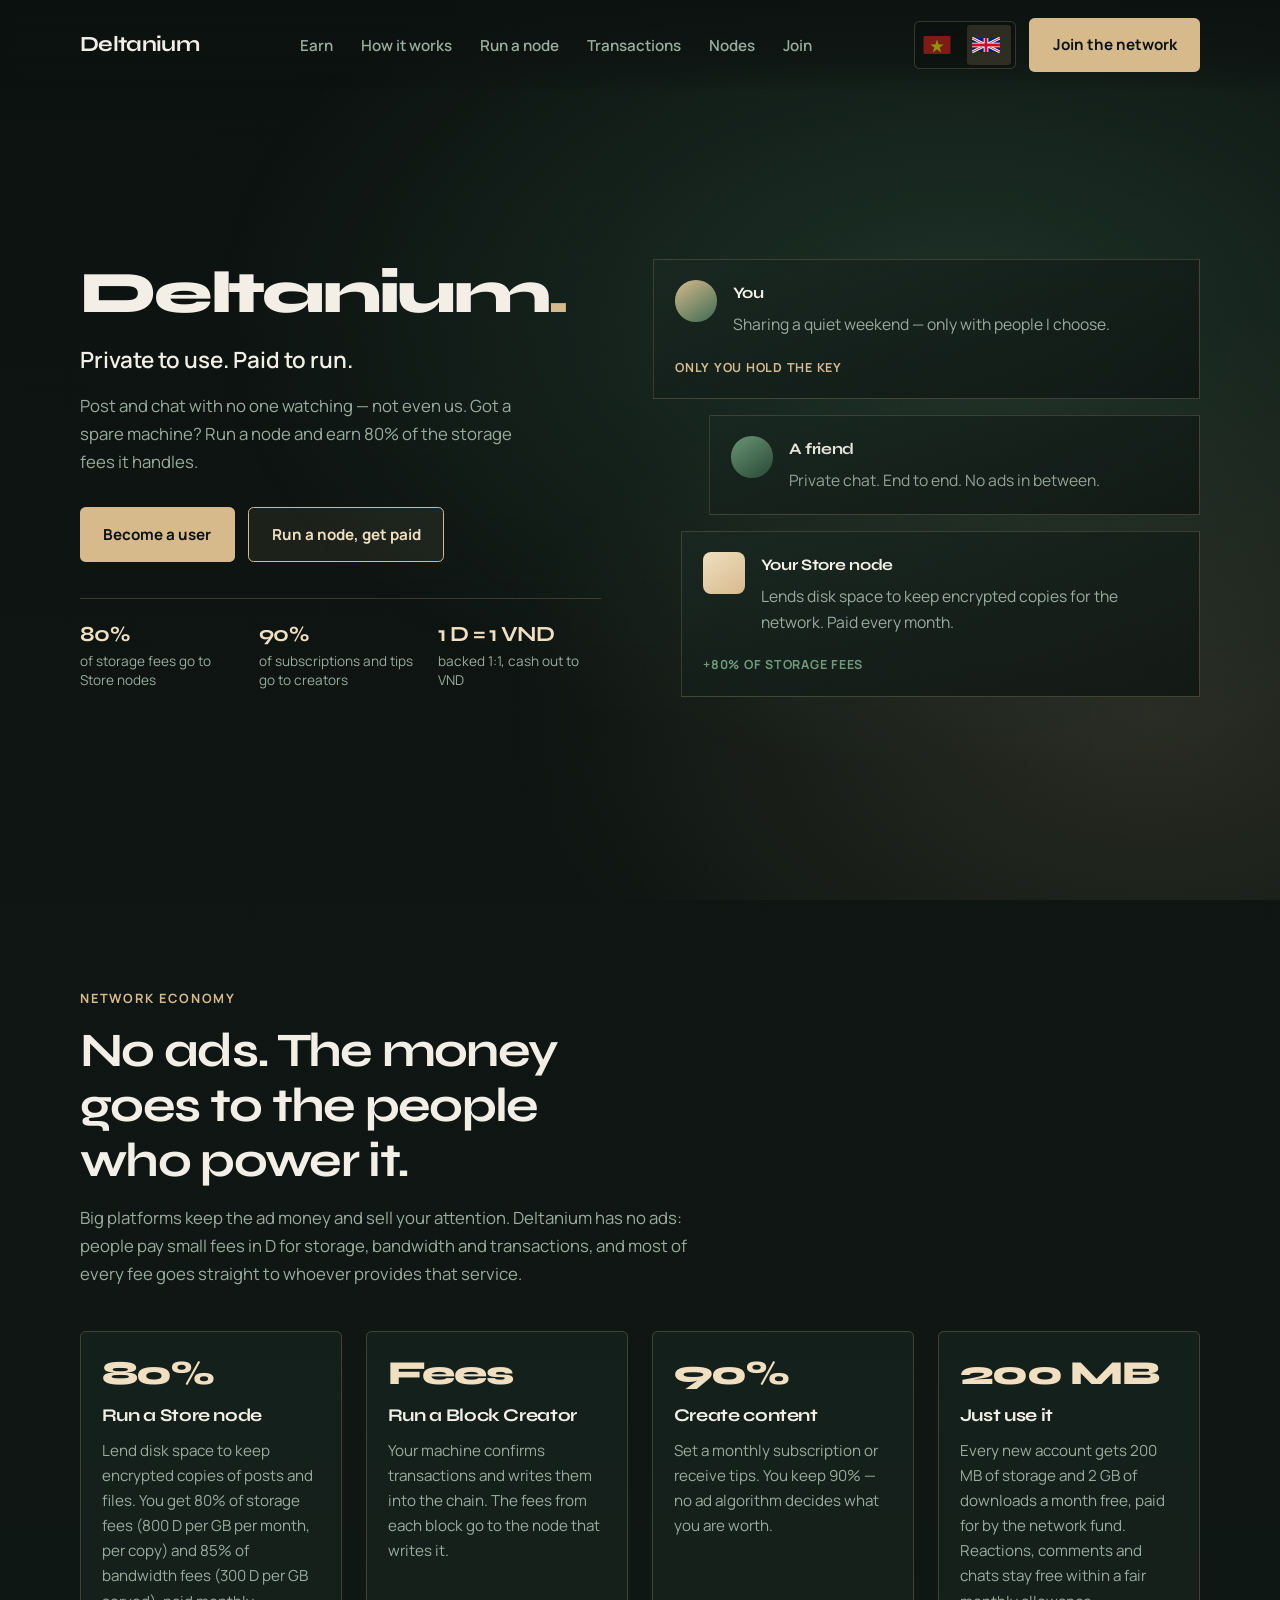
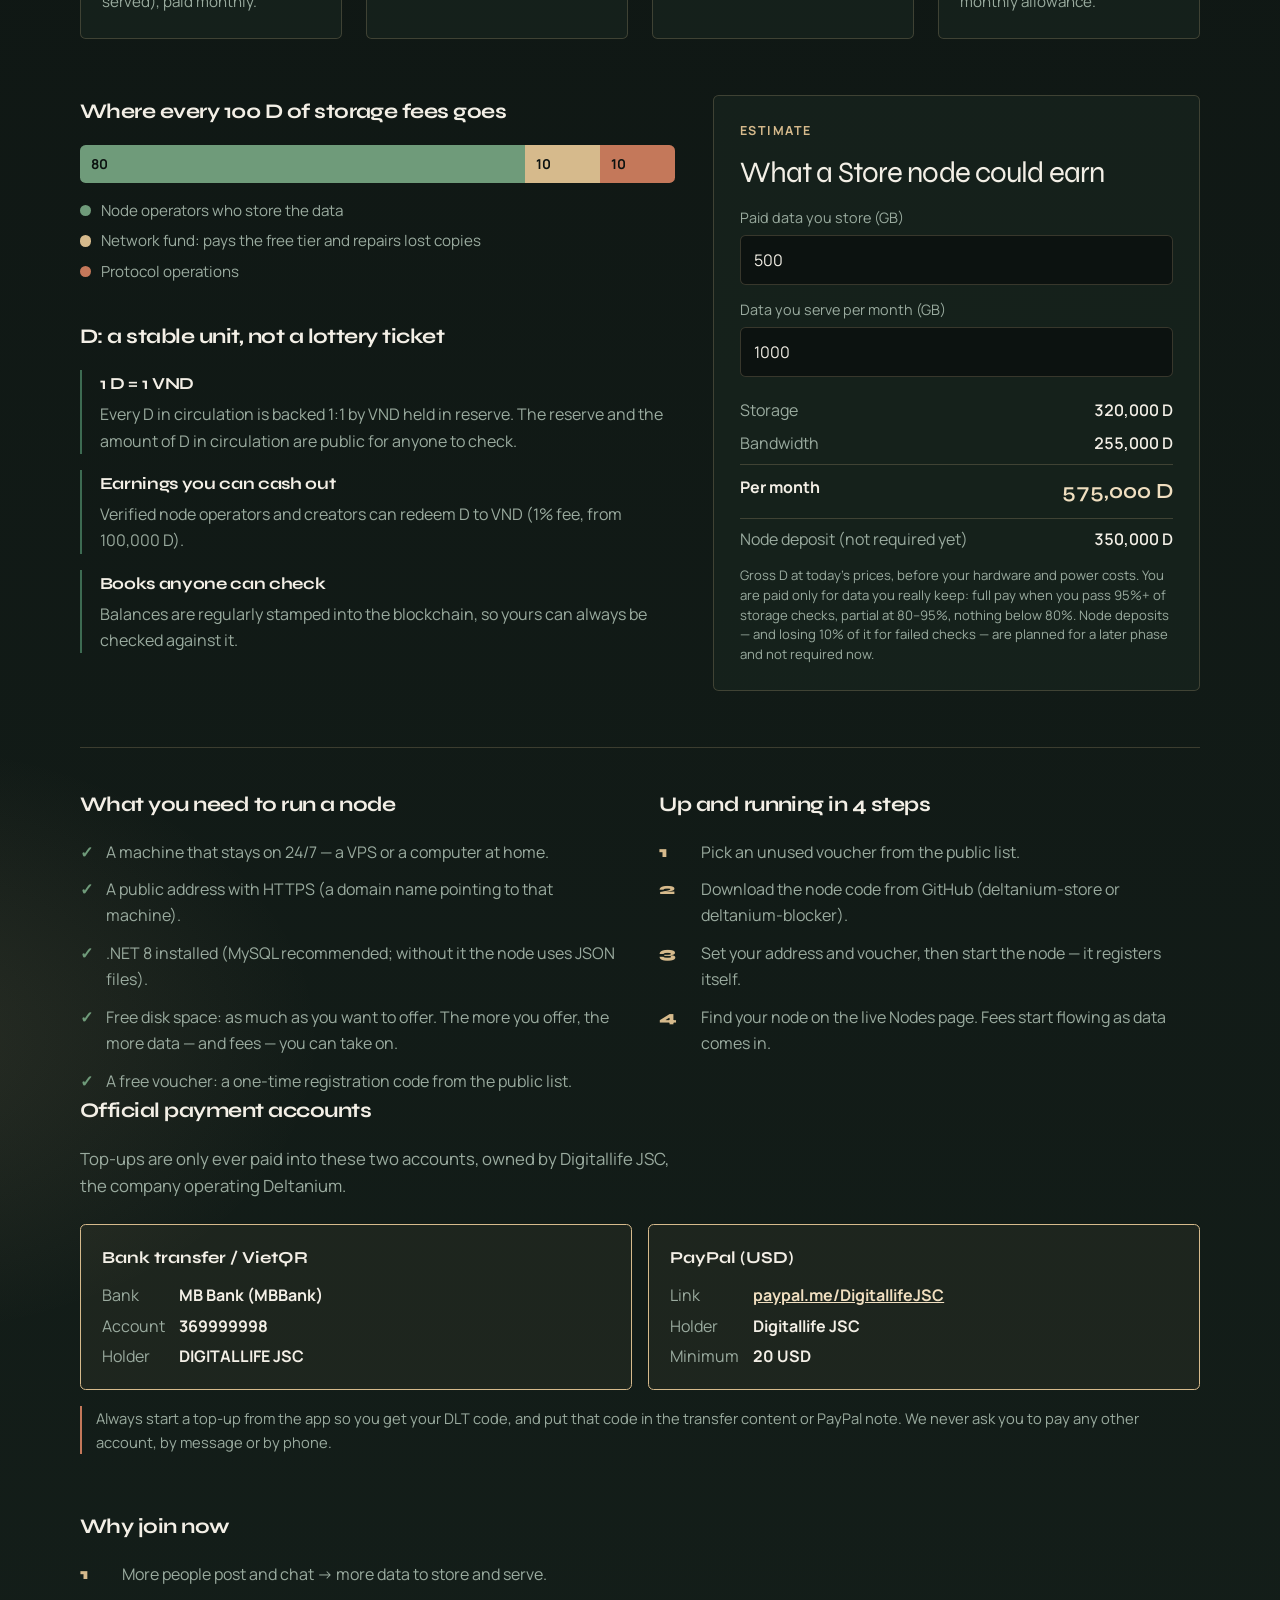
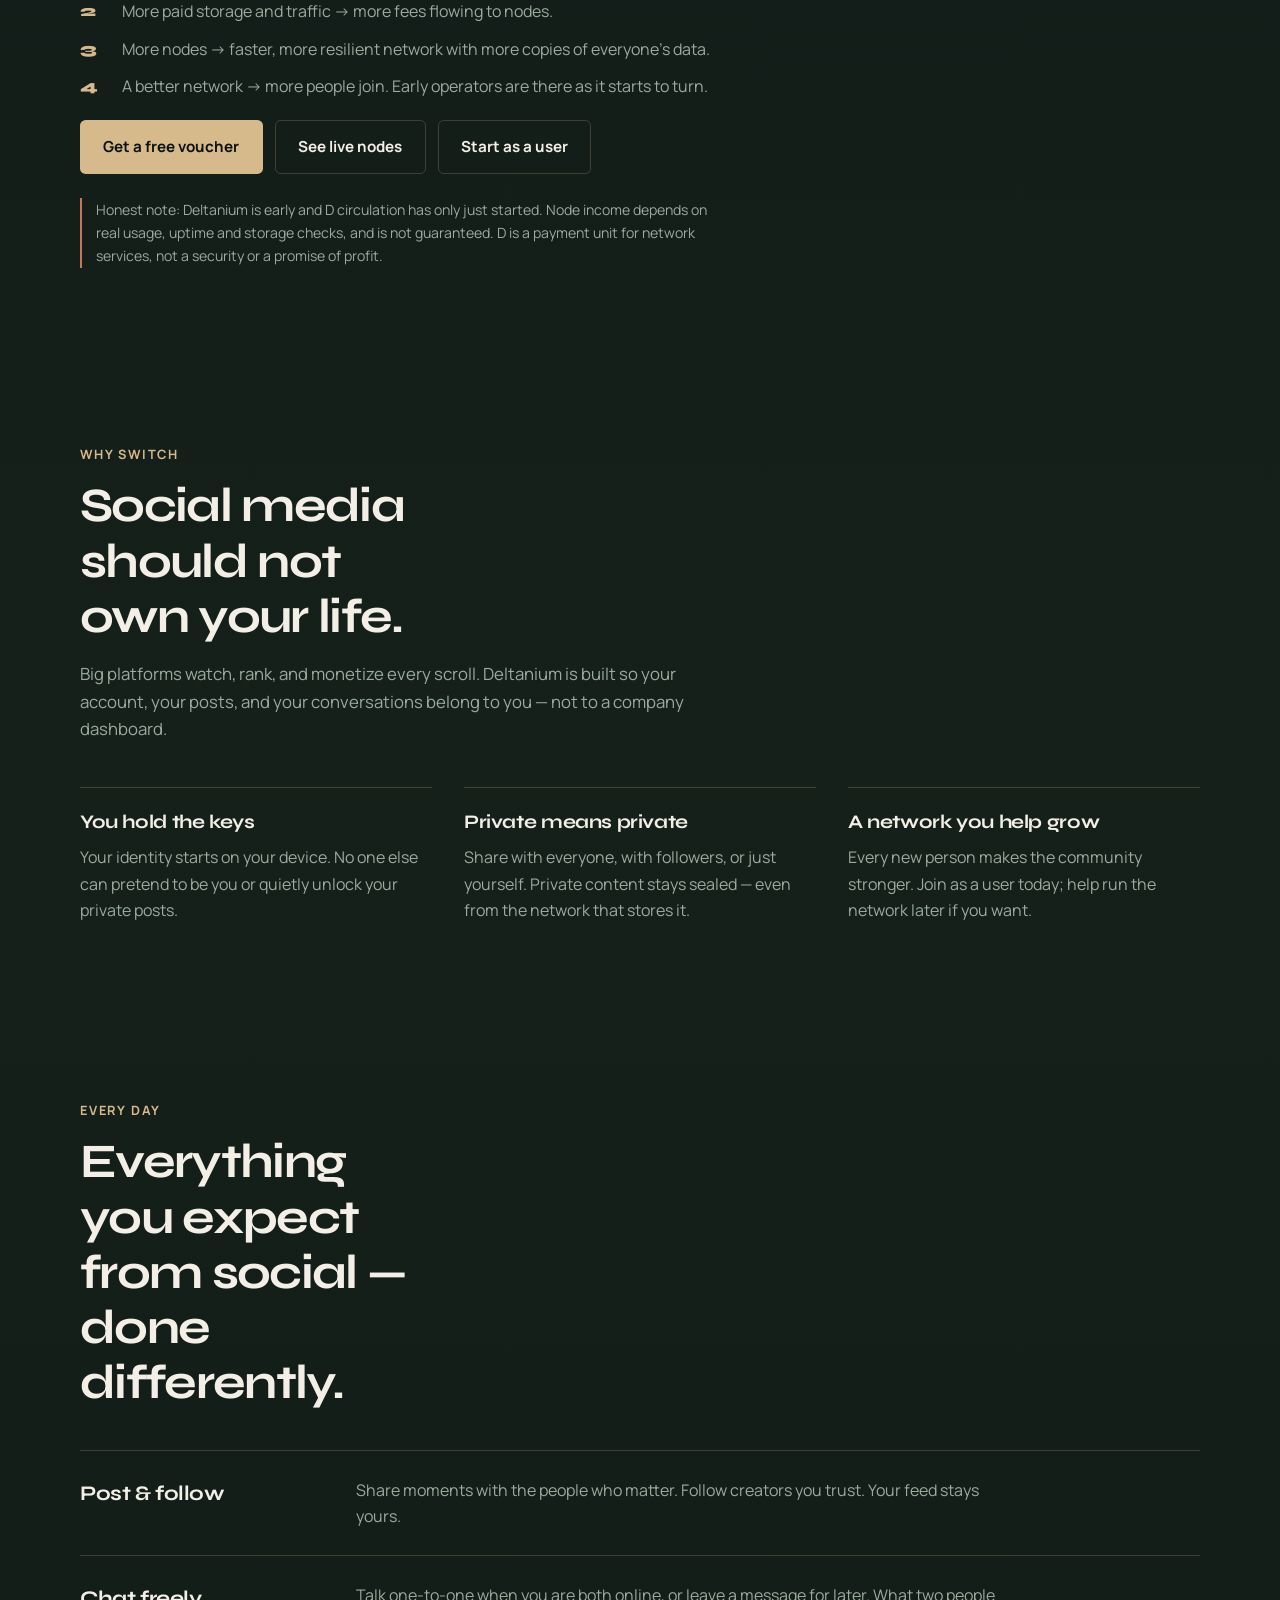
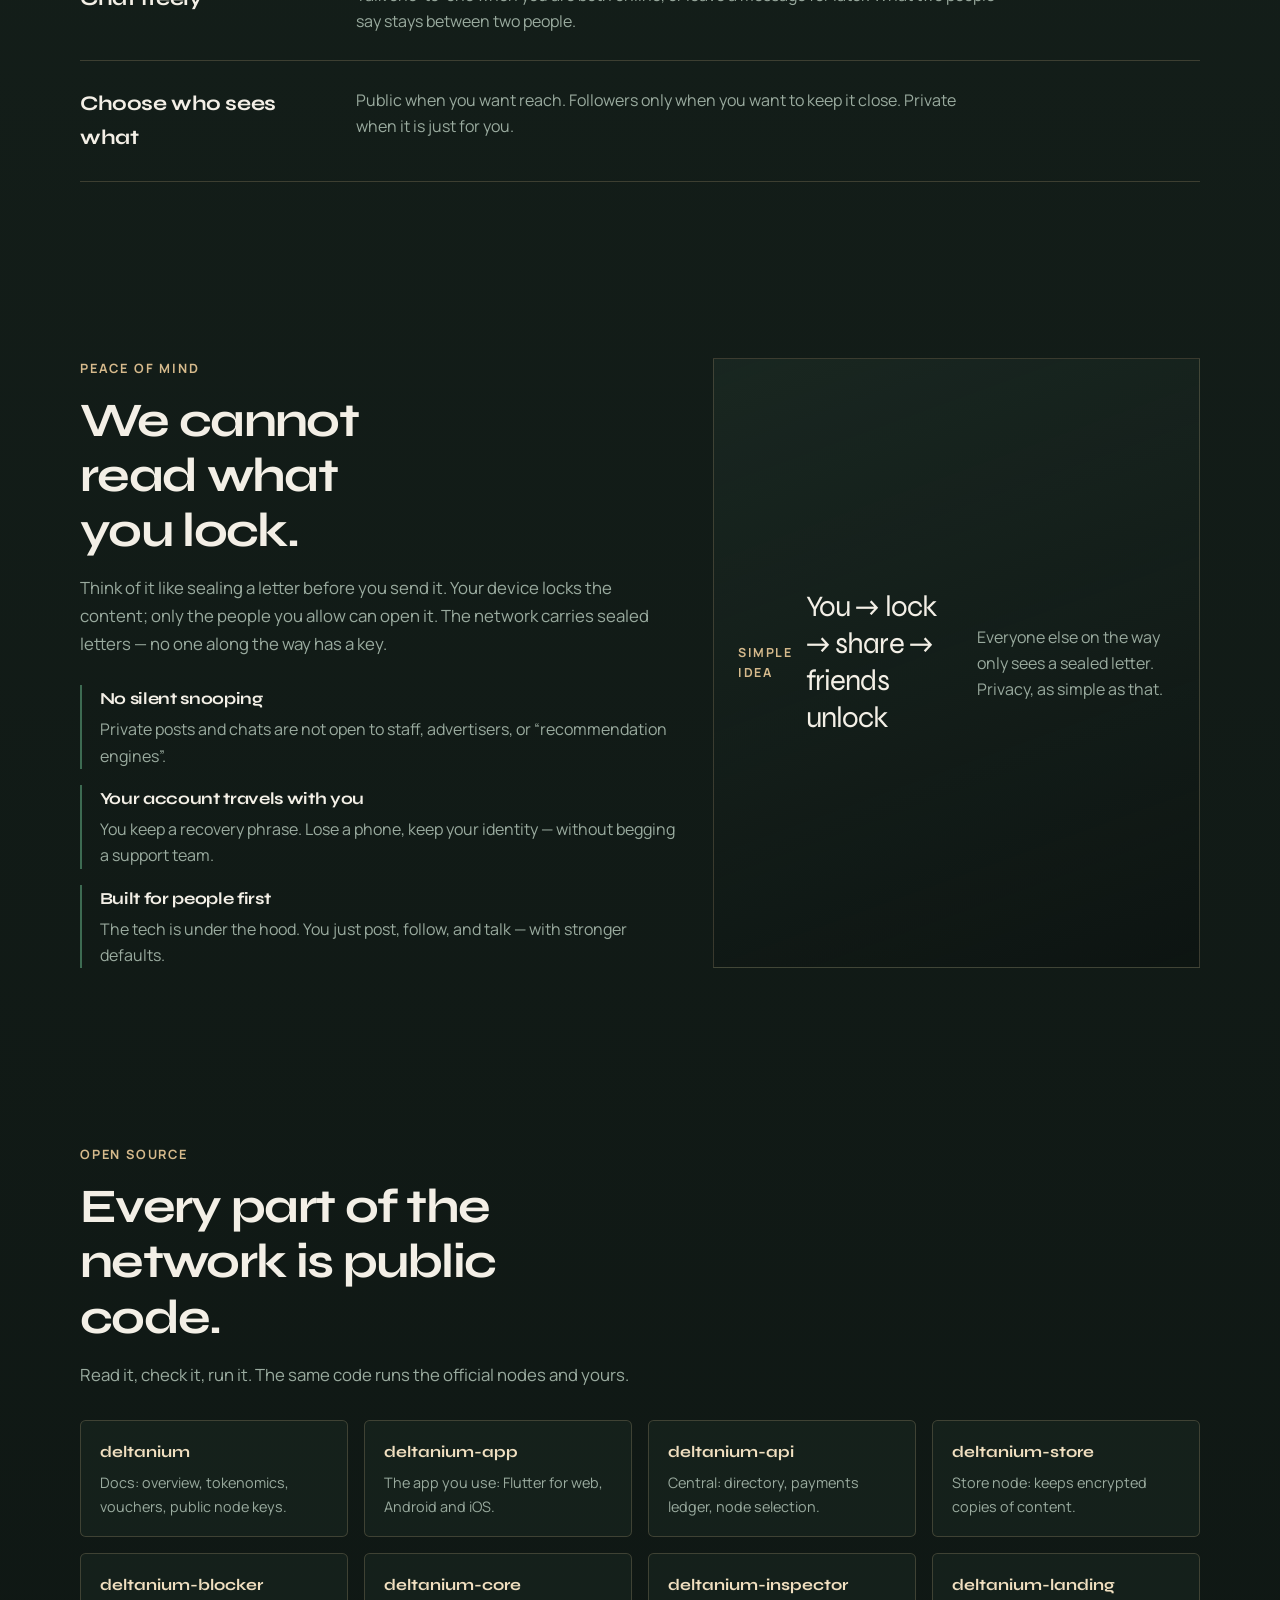
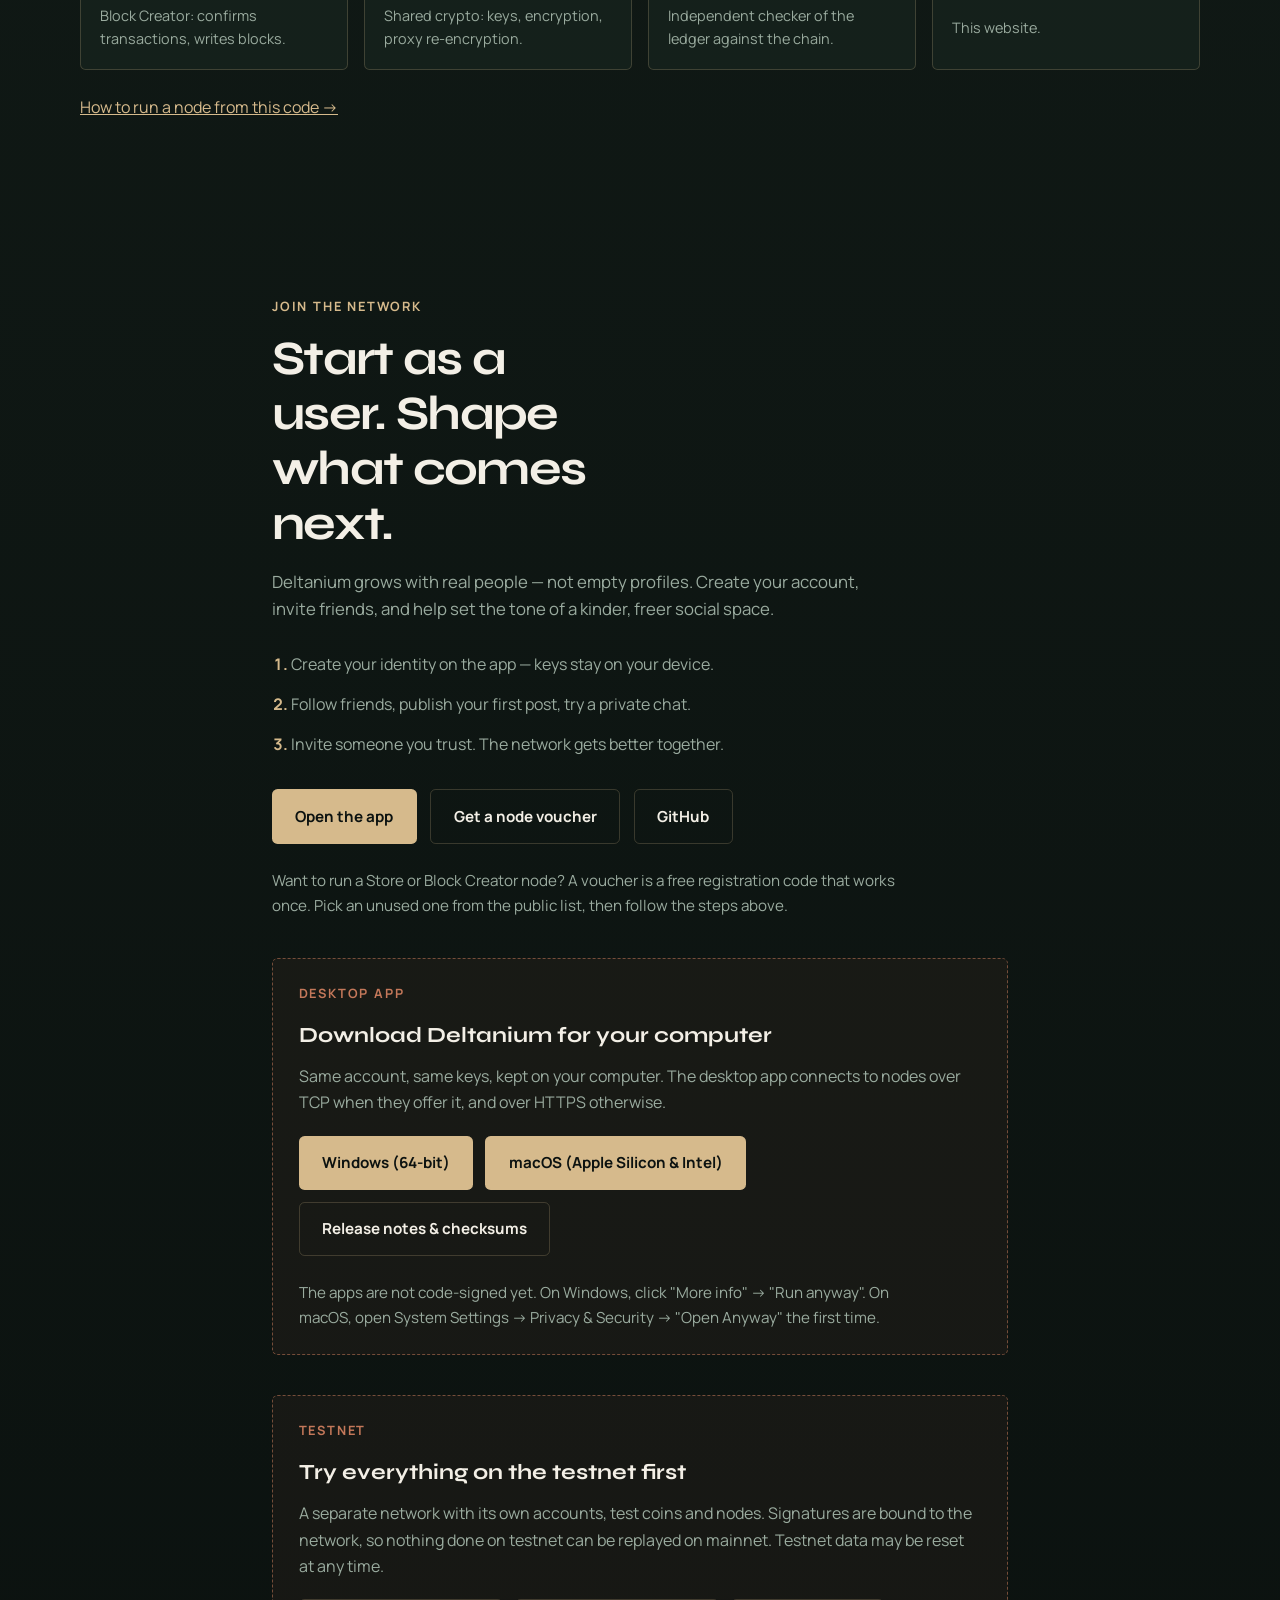
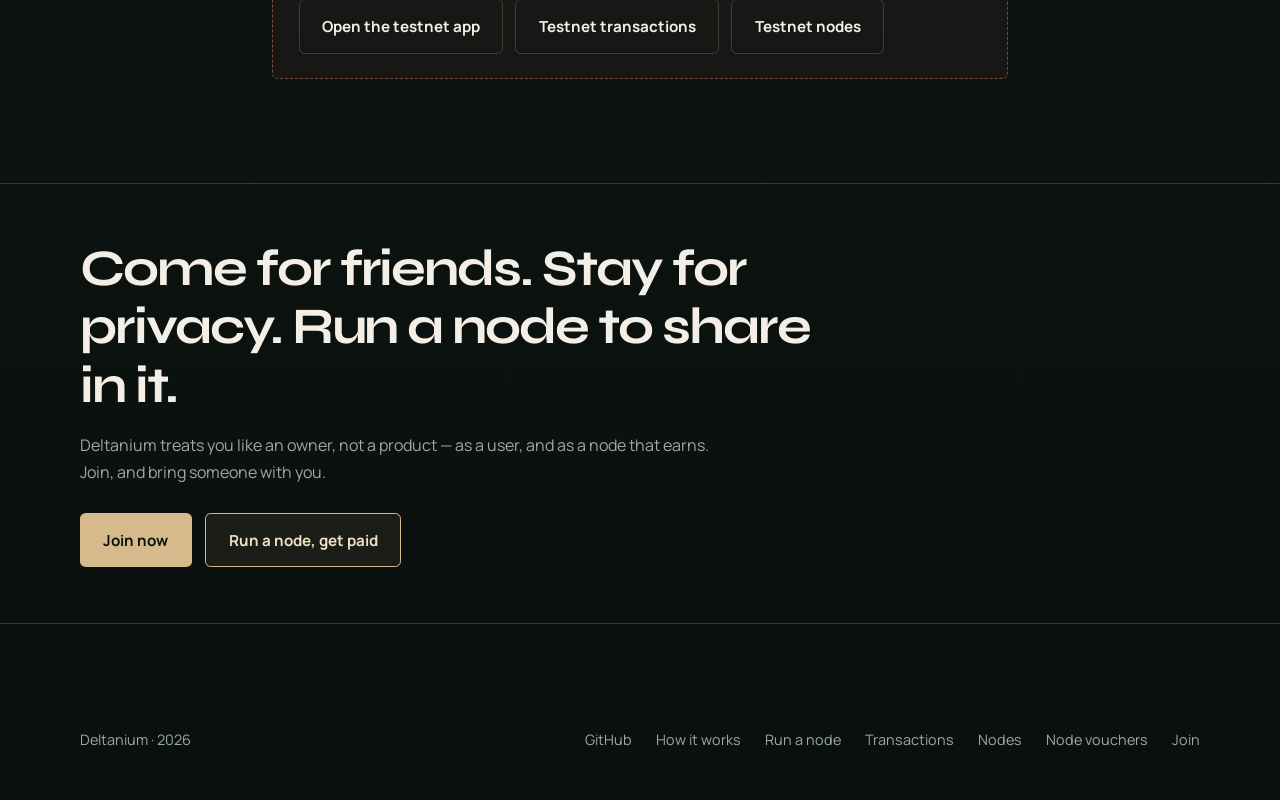
==== commit 0384b744: "Sync: desktop app downloads Co-Authored-By: Claude Opus 5.5 <noreply@anthropic.com>" ====
--- a/wwwroot/index.html
+++ b/wwwroot/index.html
@@ -7,8 +7,8 @@
     <title>Deltanium | Your social life, only yours</title>
     <meta name="description"
         content="Deltanium is a social network where you hold the keys. Post, follow, and chat without giving up your privacy.">
-    <link rel="stylesheet" href="css/index.css?v=20261119e">
-    <link rel="stylesheet" href="css/how.css?v=20261119e">
+    <link rel="stylesheet" href="css/index.css?v=20261119f">
+    <link rel="stylesheet" href="css/how.css?v=20261119f">
     <link rel="preconnect" href="https://fonts.googleapis.com">
     <link rel="preconnect" href="https://fonts.gstatic.com" crossorigin>
     <link href="https://fonts.googleapis.com/css2?family=Manrope:wght@400;600;700&family=Syne:wght@700;800&display=swap" rel="stylesheet">
@@ -355,6 +355,18 @@
                 </div>
                 <p class="join-note" data-i18n="join.note">Want to run a Store or Block Creator node? Grab a one-shot voucher from the public list, then follow the register steps.</p>
 
+                <div class="testnet-card" id="download">
+                    <p class="block-kicker" data-i18n="dl.kicker">Desktop app</p>
+                    <h3 data-i18n="dl.title">Download Deltanium for your computer</h3>
+                    <p data-i18n="dl.copy">Same account, same keys, kept on your computer. The desktop app connects to nodes over TCP when they offer it, and over HTTPS otherwise.</p>
+                    <div class="testnet-actions">
+                        <a href="https://github.com/dlvstudio/deltanium-app/releases/latest/download/Deltanium-Windows-x64.zip" class="btn btn-primary" data-i18n="dl.win">Windows (64-bit)</a>
+                        <a href="https://github.com/dlvstudio/deltanium-app/releases/latest/download/Deltanium-macOS.dmg" class="btn btn-primary" data-i18n="dl.mac">macOS (Apple Silicon &amp; Intel)</a>
+                        <a href="https://github.com/dlvstudio/deltanium-app/releases/latest" class="btn btn-ghost" data-i18n="dl.all">Release notes &amp; checksums</a>
+                    </div>
+                    <p class="join-note" data-i18n="dl.note">The apps are not code-signed yet. On Windows, click "More info" → "Run anyway". On macOS, open System Settings → Privacy &amp; Security → "Open Anyway" the first time.</p>
+                </div>
+
                 <div class="testnet-card">
                     <p class="block-kicker" data-i18n="testnet.kicker">Testnet</p>
                     <h3 data-i18n="testnet.title">Try everything on the testnet first</h3>
@@ -395,8 +407,8 @@
         </div>
     </footer>
 
-    <script src="js/i18n.js?v=20261119e"></script>
-    <script src="js/economy.js?v=20261119e"></script>
+    <script src="js/i18n.js?v=20261119f"></script>
+    <script src="js/economy.js?v=20261119f"></script>
 </body>
 
 </html>
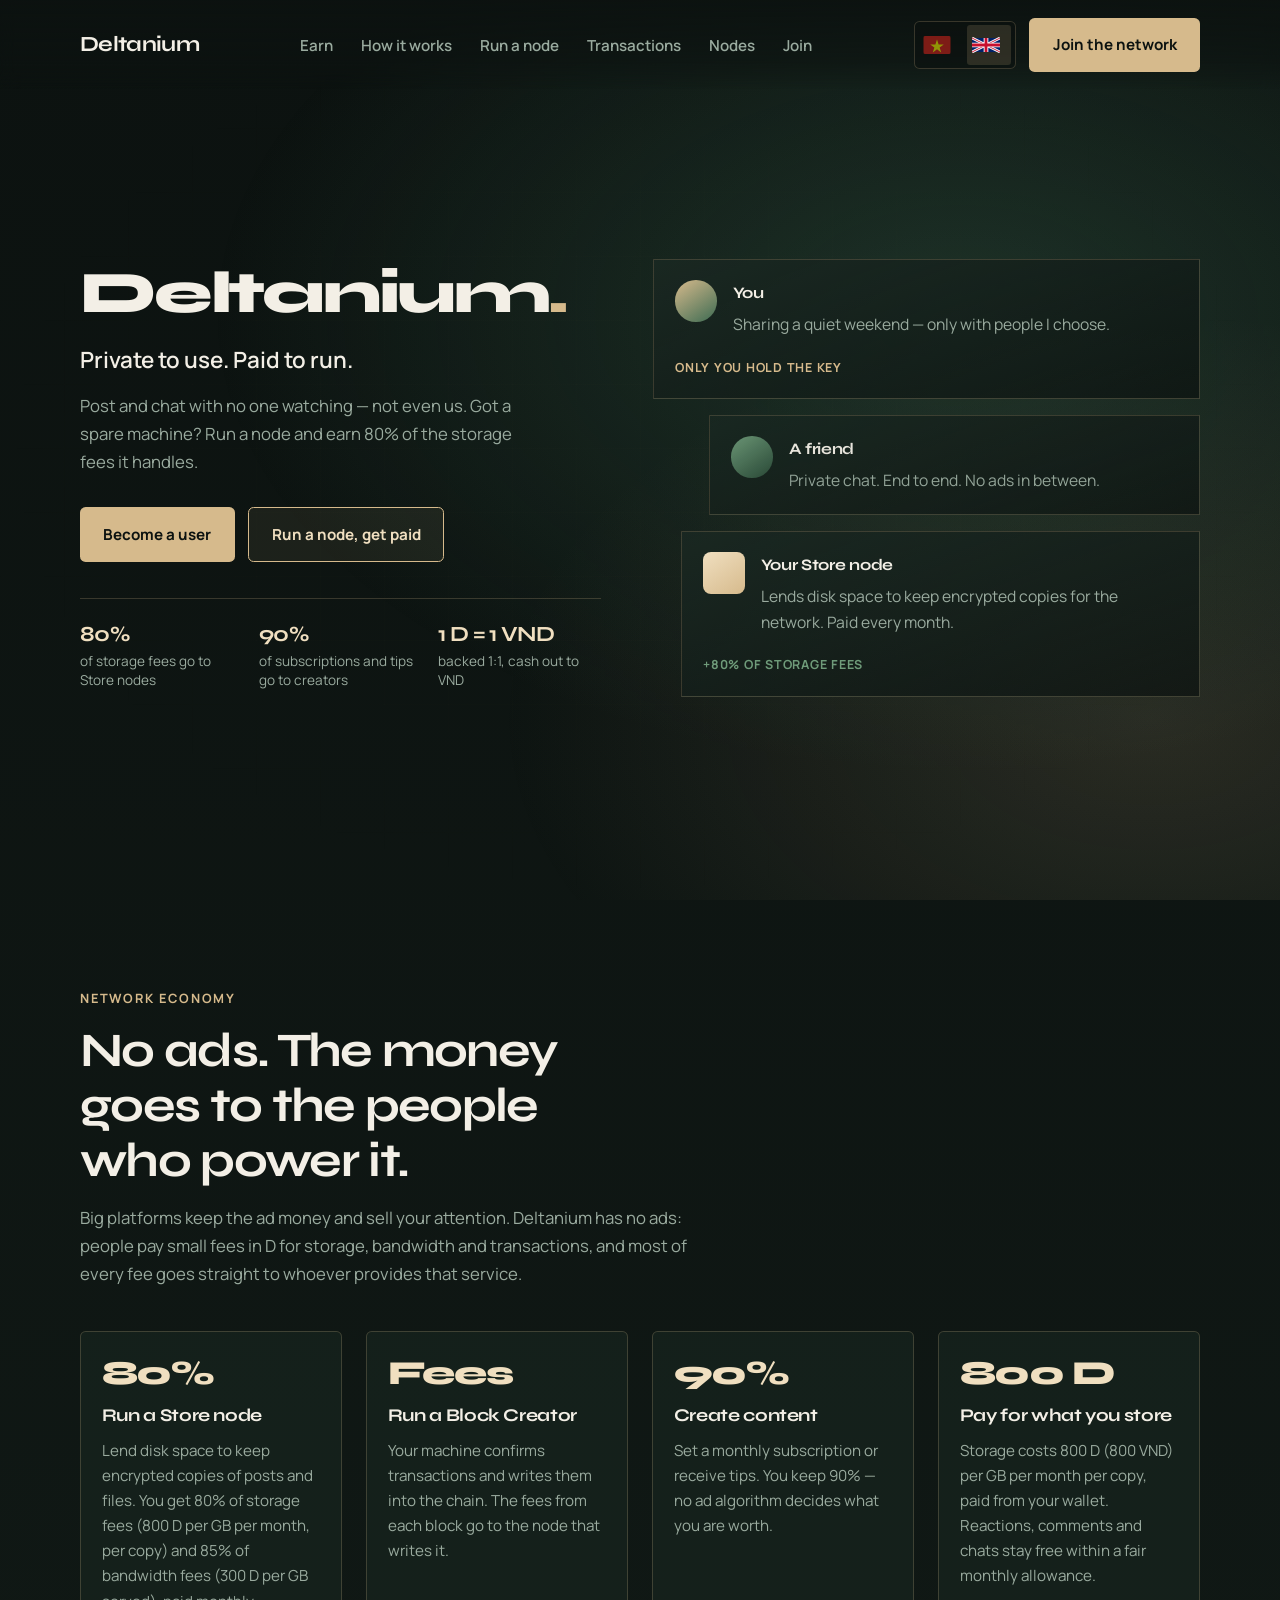
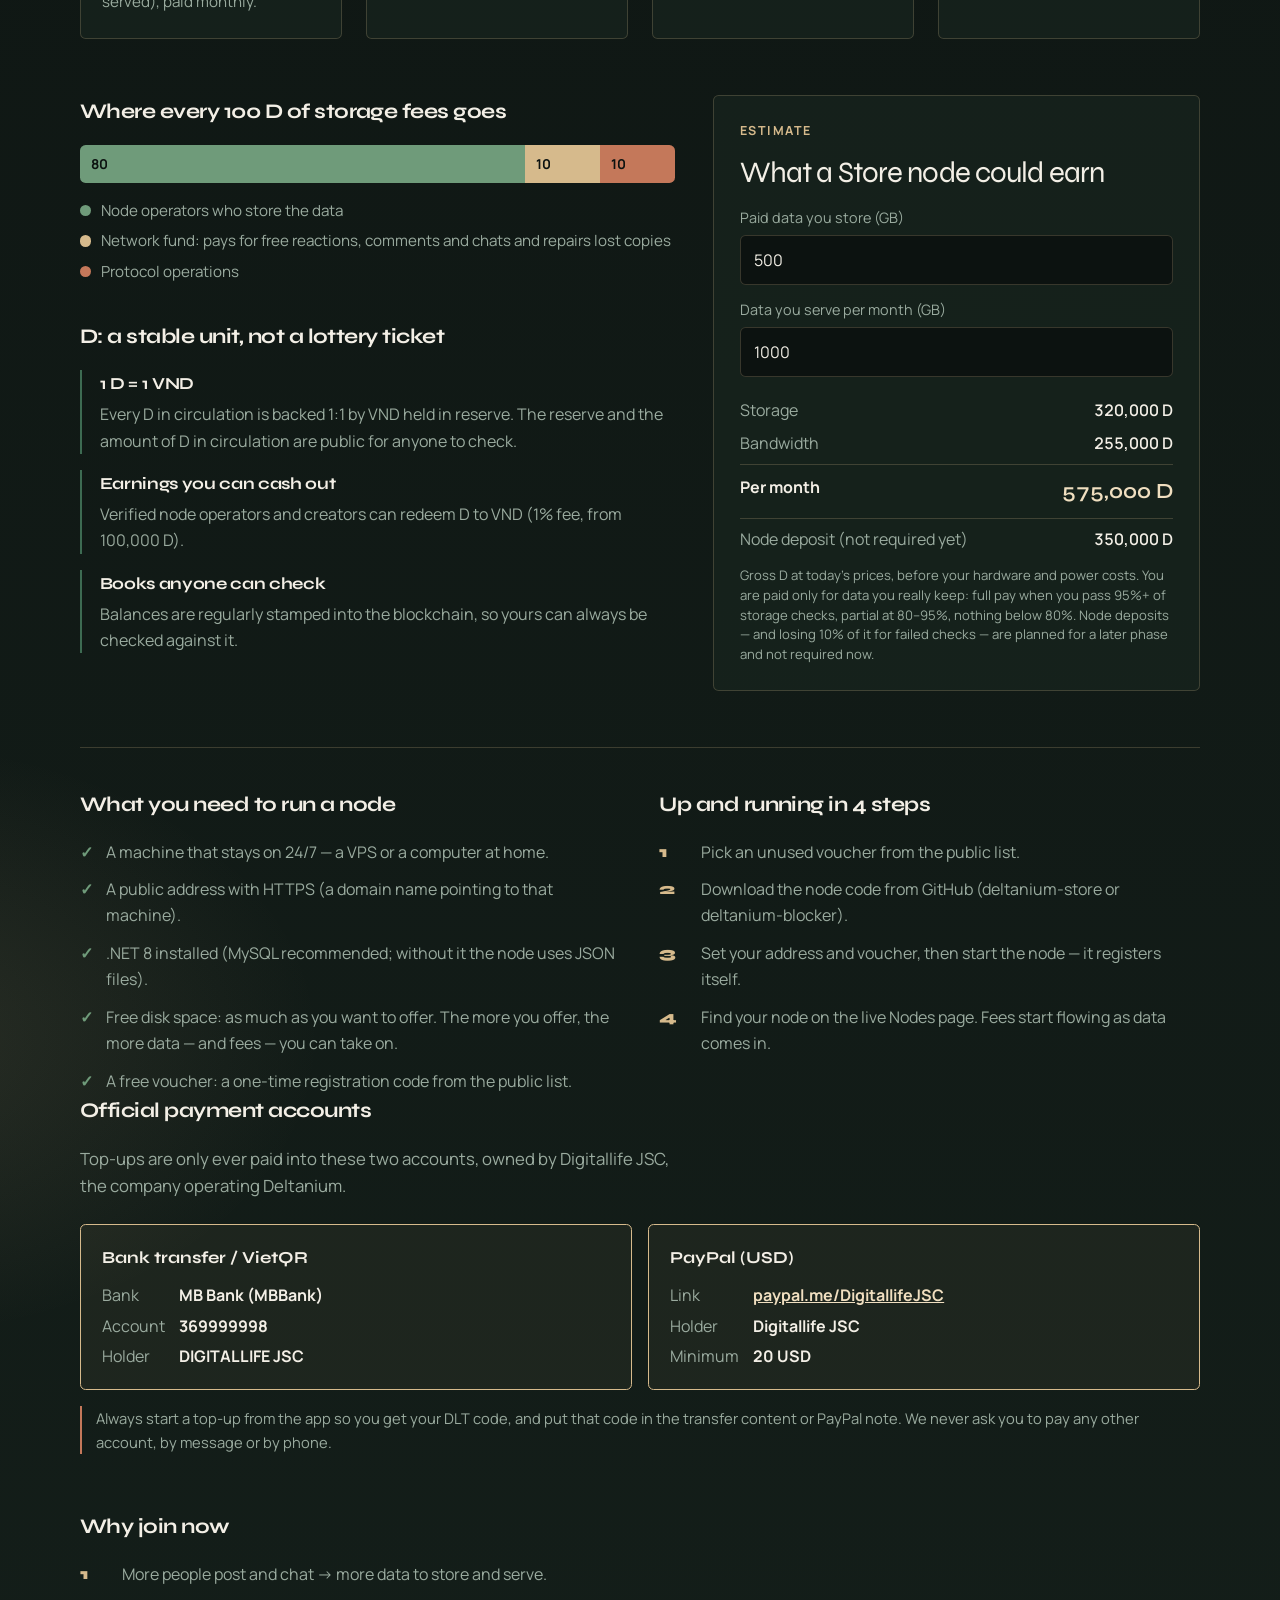
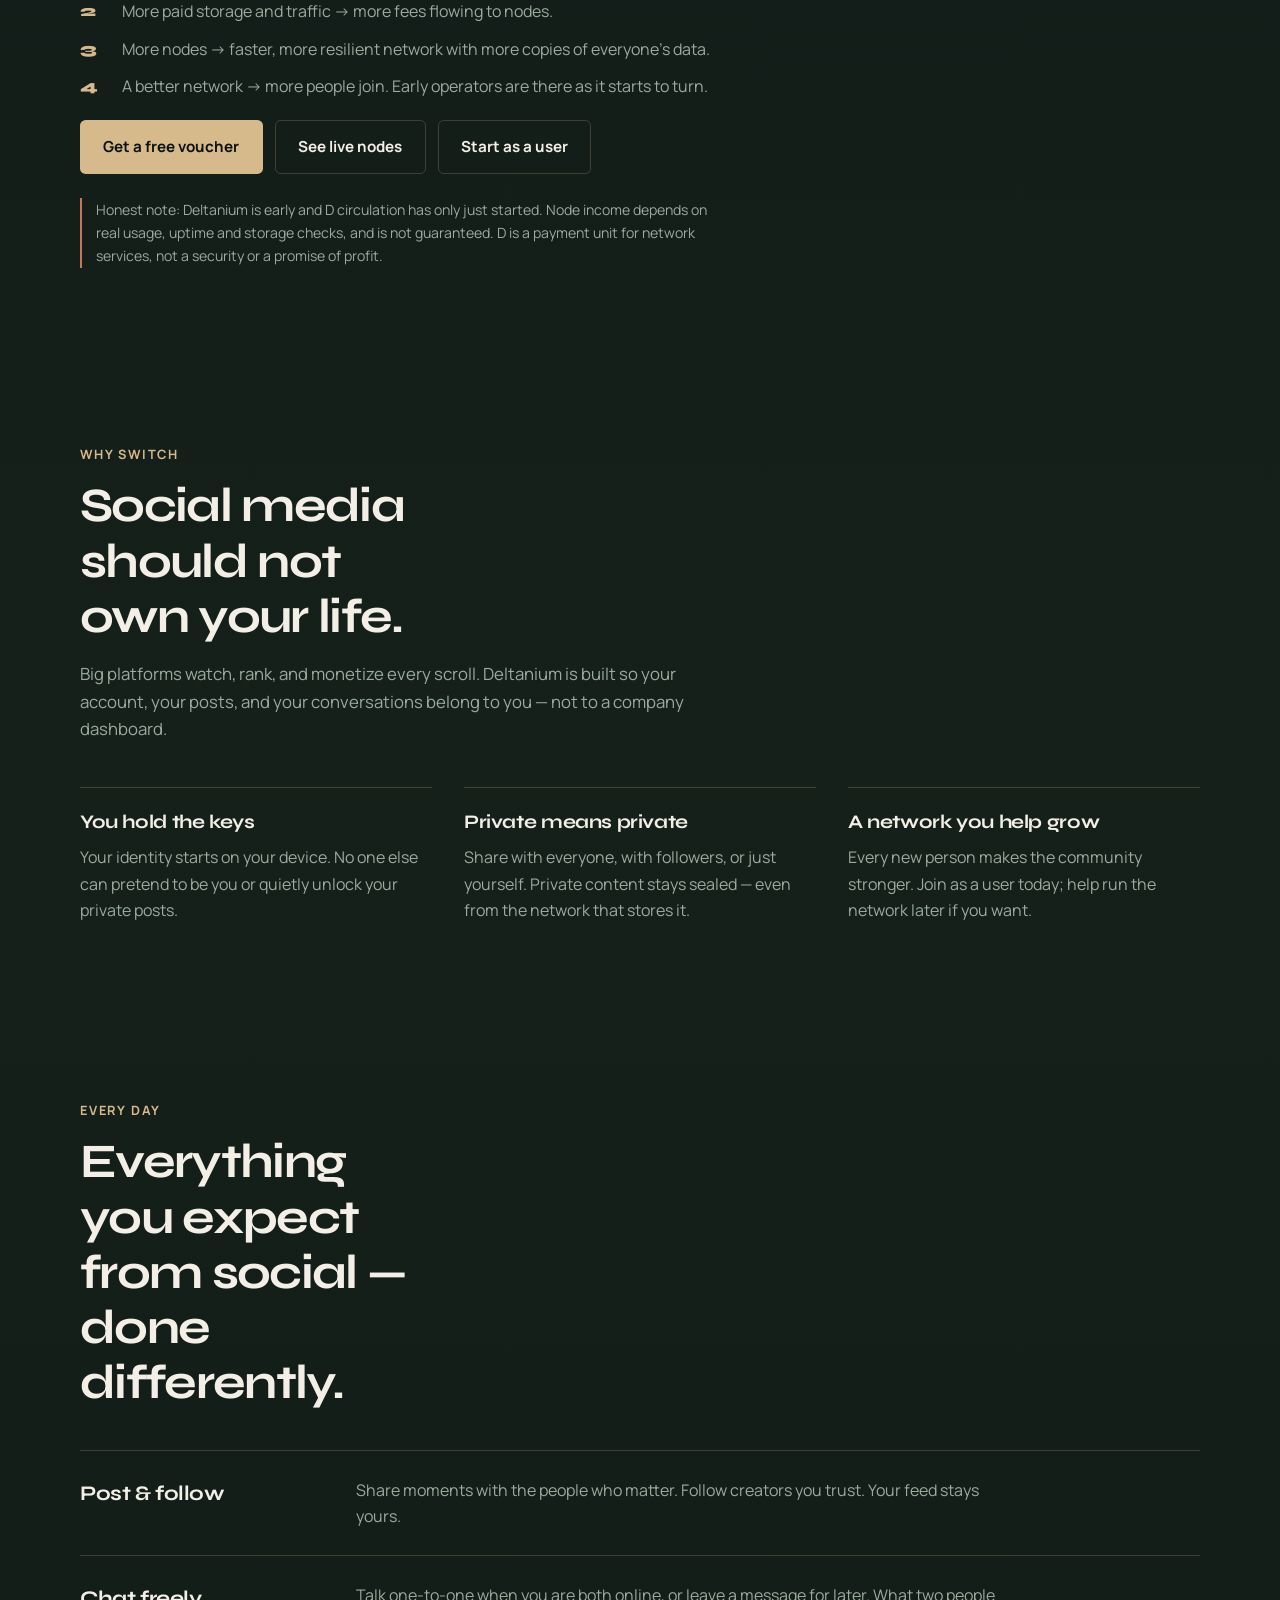
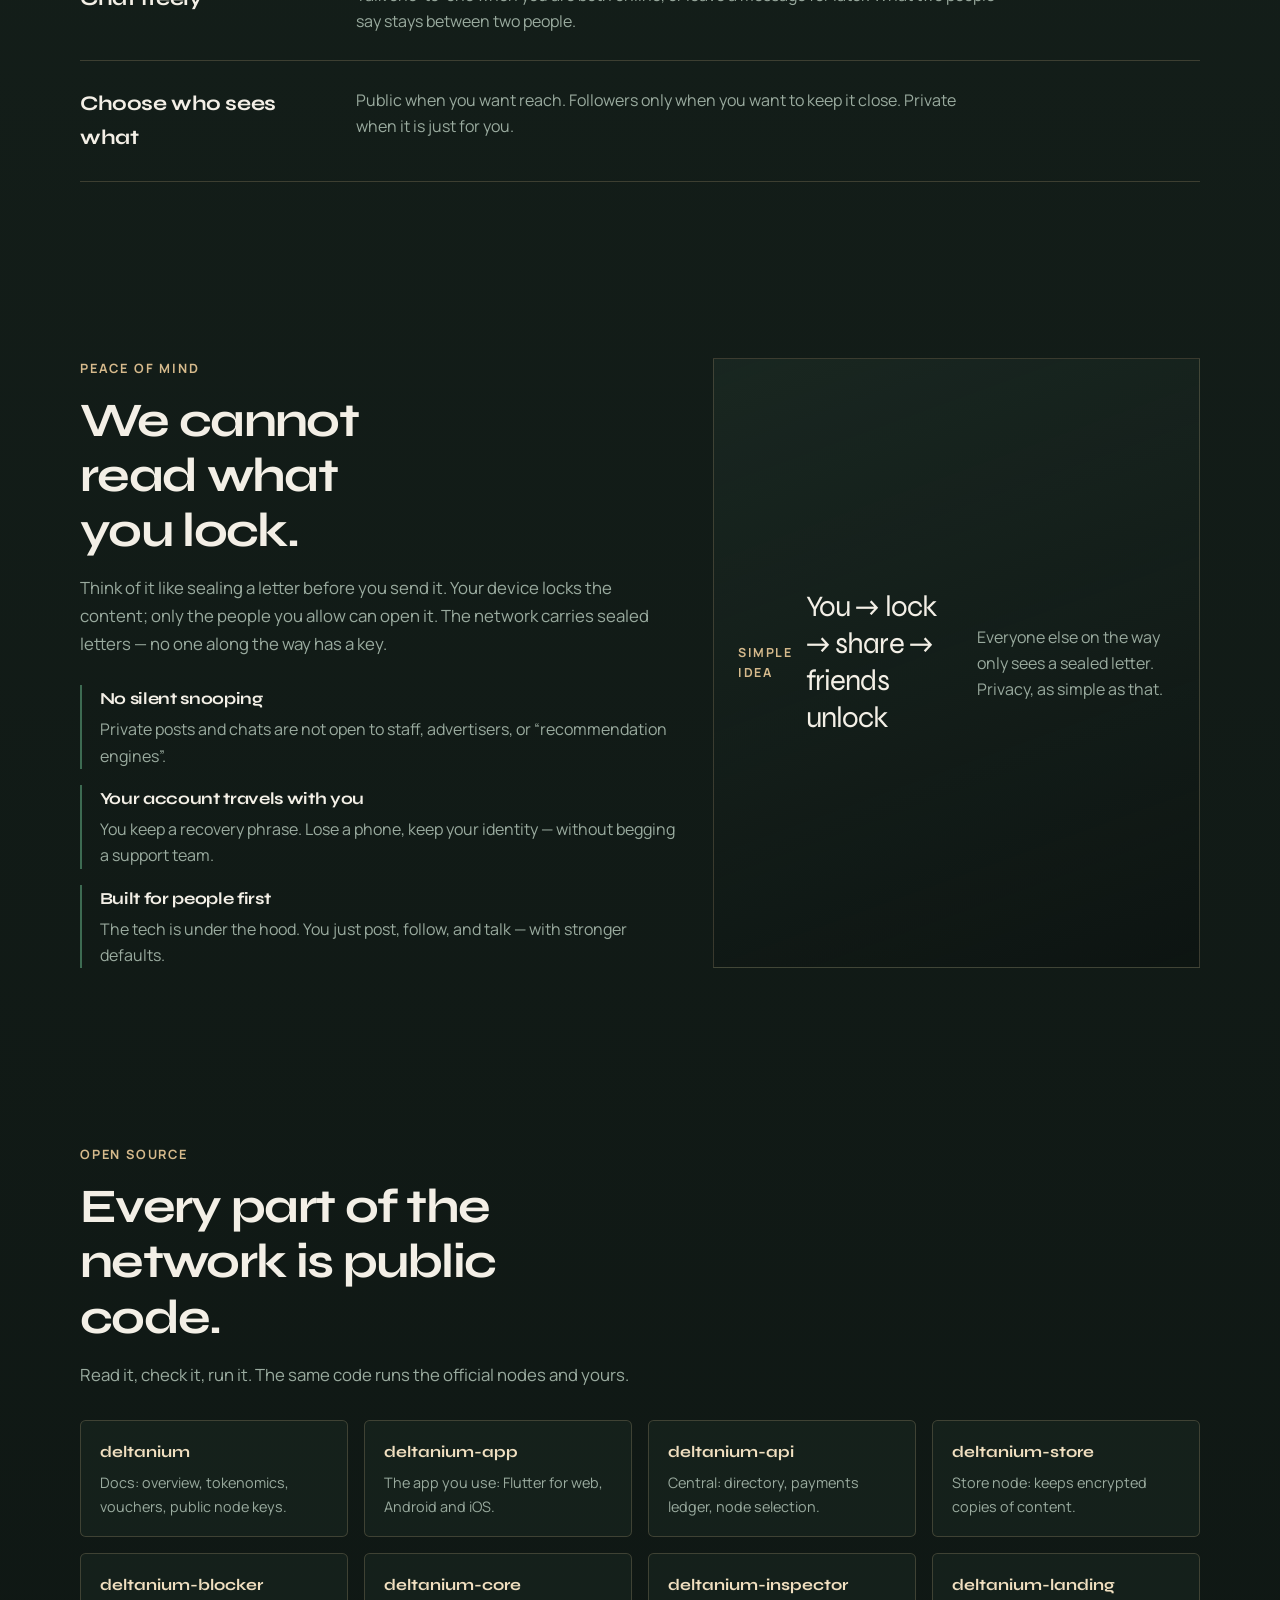
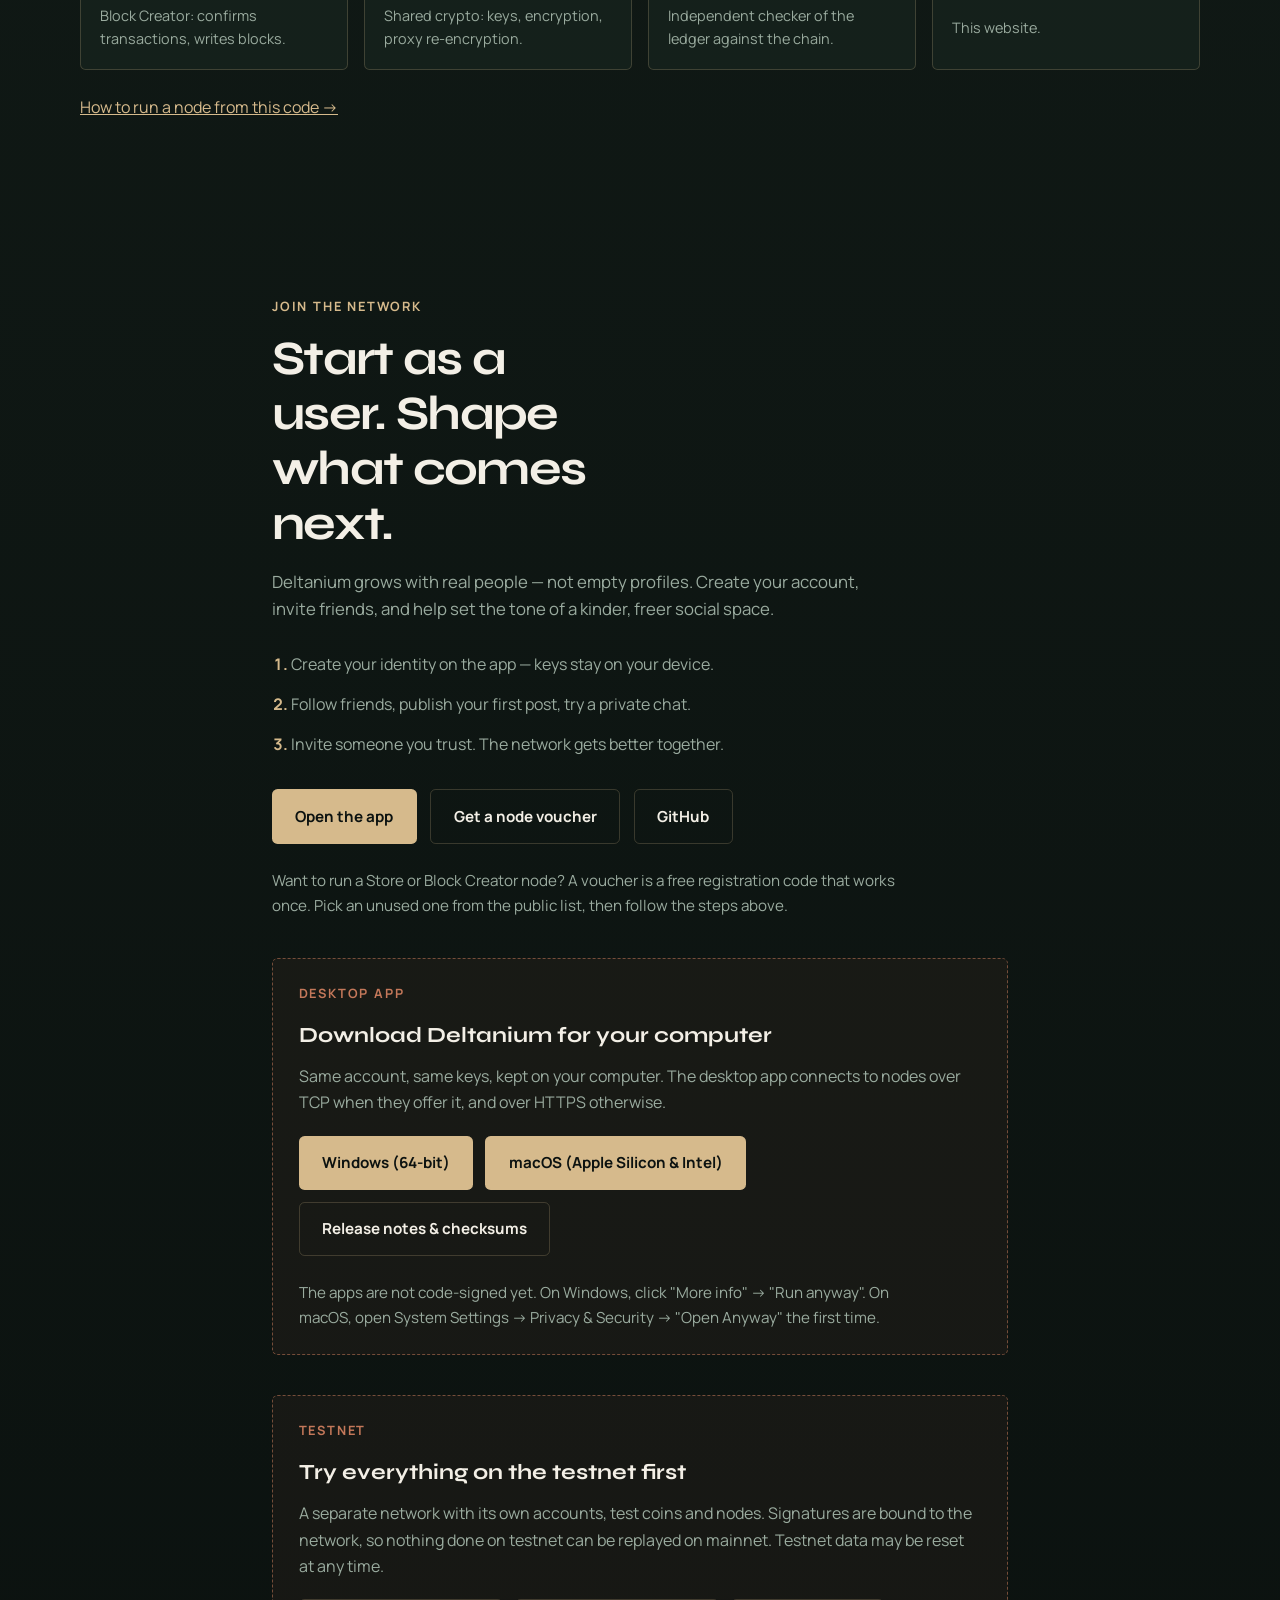
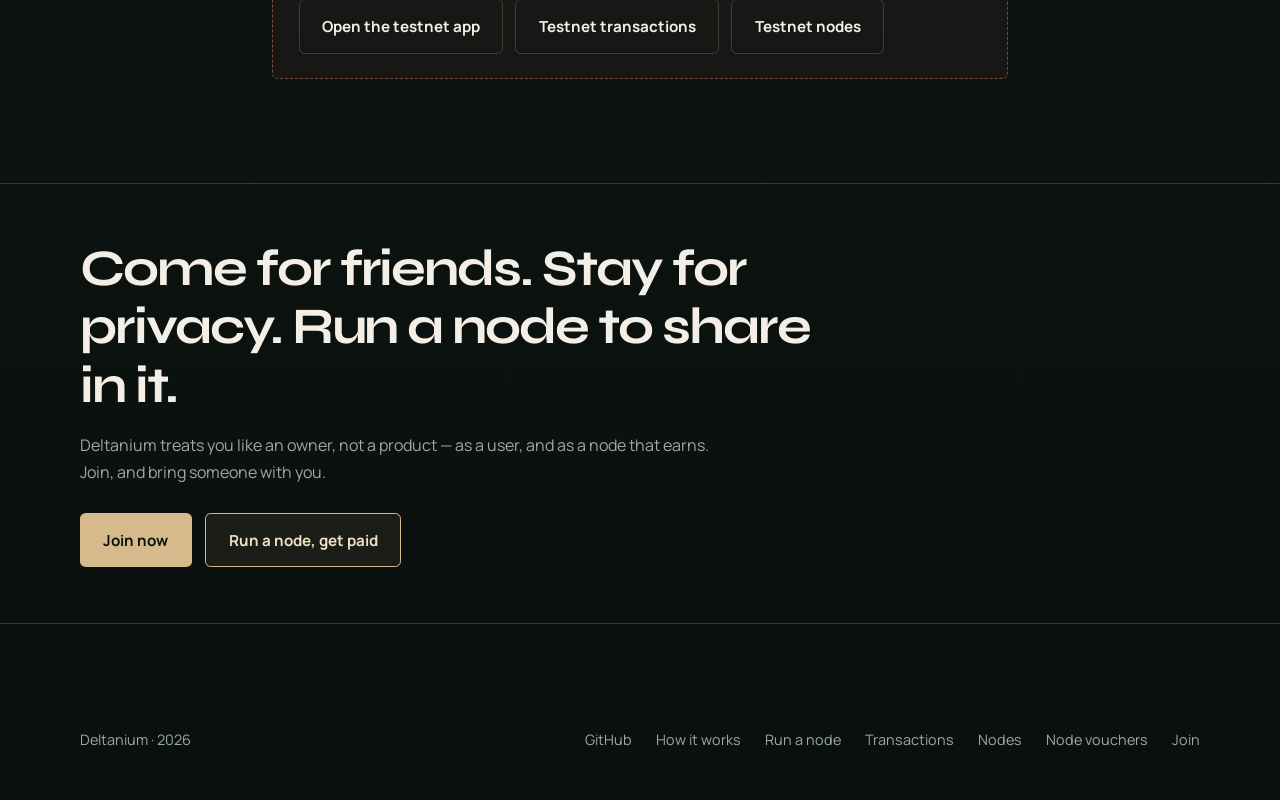
==== commit 9cebe759: "Landing: remove the 200 MB free tier, show the storage price Mirror of Azure commit 336a618.  Co-Aut" ====
--- a/wwwroot/index.html
+++ b/wwwroot/index.html
@@ -7,8 +7,8 @@
     <title>Deltanium | Your social life, only yours</title>
     <meta name="description"
         content="Deltanium is a social network where you hold the keys. Post, follow, and chat without giving up your privacy.">
-    <link rel="stylesheet" href="css/index.css?v=20261119f">
-    <link rel="stylesheet" href="css/how.css?v=20261119f">
+    <link rel="stylesheet" href="css/index.css?v=20261120a">
+    <link rel="stylesheet" href="css/how.css?v=20261120a">
     <link rel="preconnect" href="https://fonts.googleapis.com">
     <link rel="preconnect" href="https://fonts.gstatic.com" crossorigin>
     <link href="https://fonts.googleapis.com/css2?family=Manrope:wght@400;600;700&family=Syne:wght@700;800&display=swap" rel="stylesheet">
@@ -120,9 +120,9 @@
                         <p data-i18n="eco.creator.p">Set a monthly subscription or receive tips. You keep 90% — no ad algorithm decides what you are worth.</p>
                     </article>
                     <article class="econ-card">
-                        <p class="econ-share">200 MB</p>
-                        <h3 data-i18n="eco.user.t">Just use it</h3>
-                        <p data-i18n="eco.user.p">Every new account gets 200 MB of storage and 2 GB of downloads a month free, paid for by the network fund. Reactions, comments and chats stay free within a fair monthly allowance.</p>
+                        <p class="econ-share">800 D</p>
+                        <h3 data-i18n="eco.user.t">Pay for what you store</h3>
+                        <p data-i18n="eco.user.p">Storage costs 800 D (800 VND) per GB per month per copy, paid from your wallet. Reactions, comments and chats stay free within a fair monthly allowance.</p>
                     </article>
                 </div>
 
@@ -136,7 +136,7 @@
                         </div>
                         <ul class="econ-legend">
                             <li><i class="dot dot-node"></i><span data-i18n="eco.flow.node">Node operators who store the data</span></li>
-                            <li><i class="dot dot-fund"></i><span data-i18n="eco.flow.fund">Network fund: pays the free tier and repairs lost copies</span></li>
+                            <li><i class="dot dot-fund"></i><span data-i18n="eco.flow.fund">Network fund: pays for free reactions, comments and chats and repairs lost copies</span></li>
                             <li><i class="dot dot-ops"></i><span data-i18n="eco.flow.ops">Protocol operations</span></li>
                         </ul>
 
@@ -407,8 +407,8 @@
         </div>
     </footer>
 
-    <script src="js/i18n.js?v=20261119f"></script>
-    <script src="js/economy.js?v=20261119f"></script>
+    <script src="js/i18n.js?v=20261120a"></script>
+    <script src="js/economy.js?v=20261120a"></script>
 </body>
 
 </html>
--- a/wwwroot/css/how.css
+++ b/wwwroot/css/how.css
@@ -222,3 +222,7 @@
 @media (max-width: 900px) {
     .setup-grid, .acct-grid { grid-template-columns: 1fr; }
 }
+
+.dl-table { display: grid; gap: 0.75rem; margin: 1.5rem 0; }
+.dl-row { display: flex; flex-wrap: wrap; align-items: center; gap: 0.5rem; }
+.dl-row strong { min-width: 9rem; font-family: var(--font-display); }
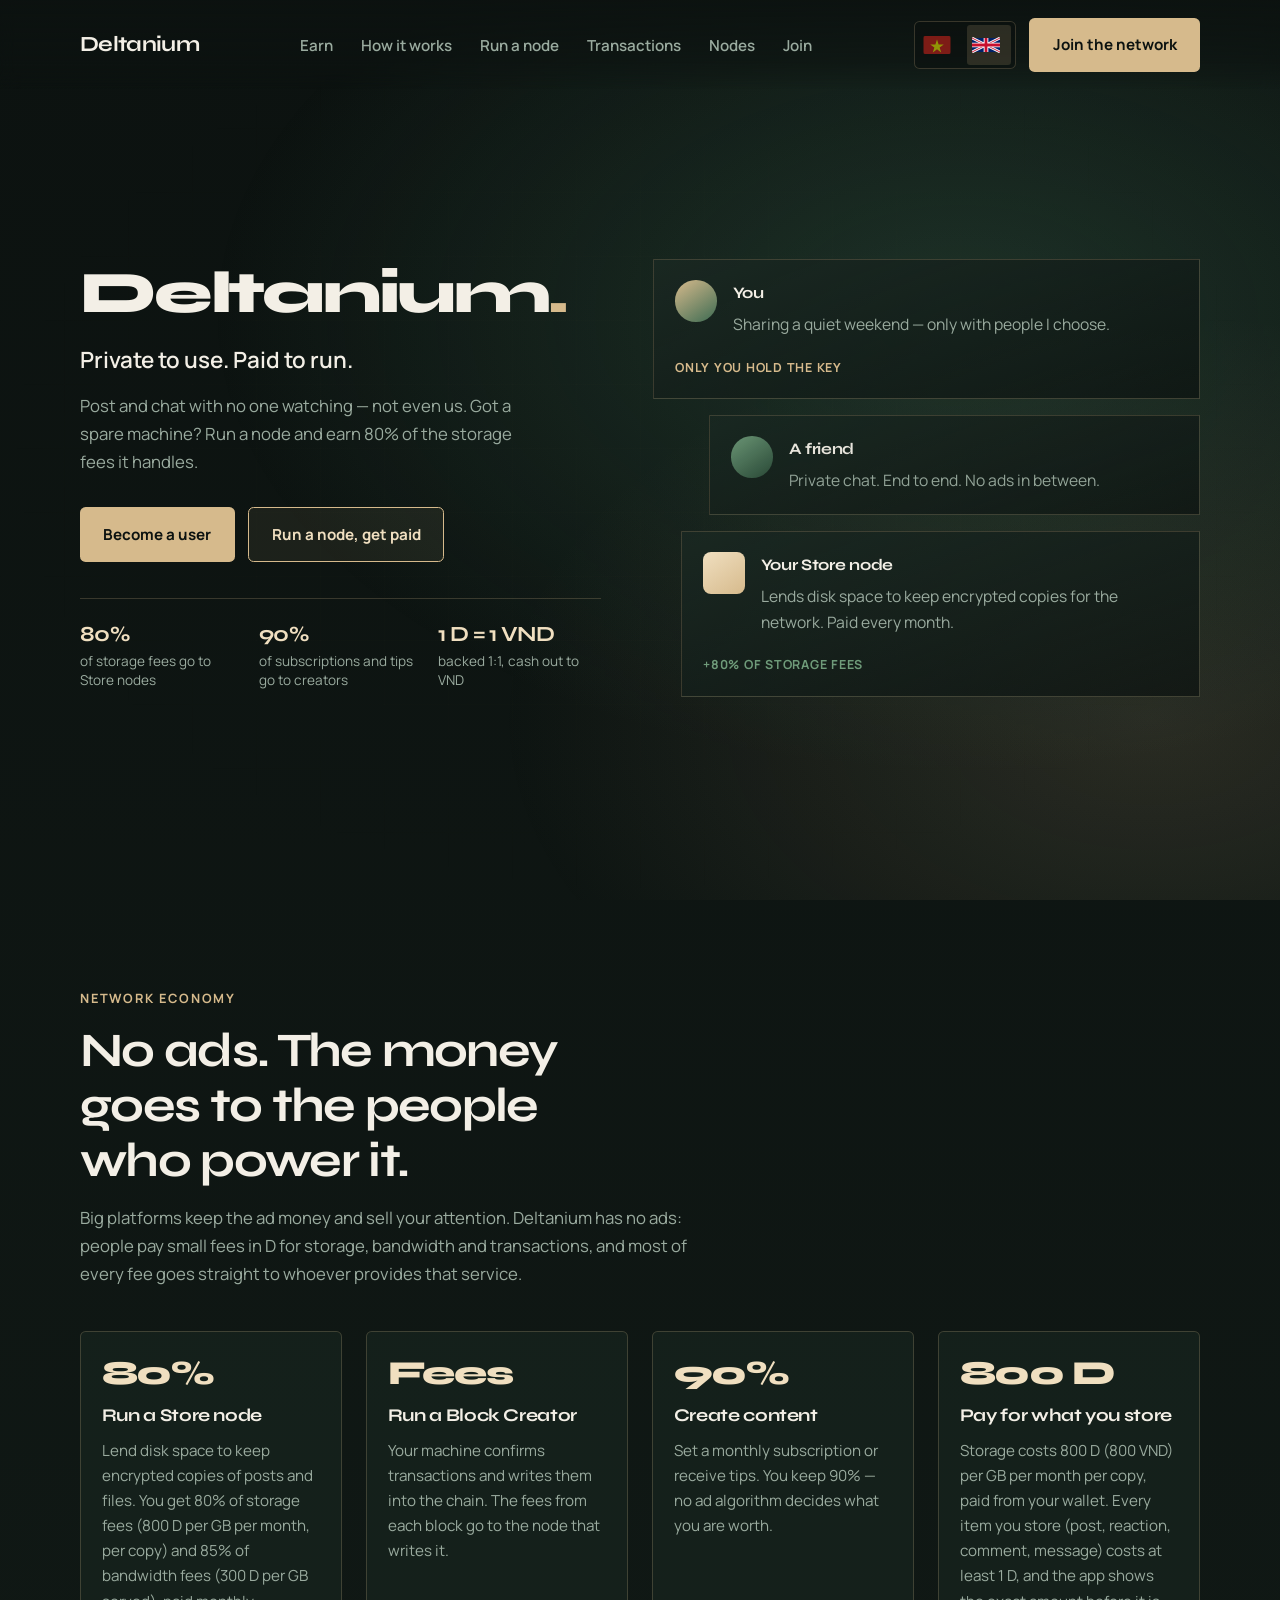
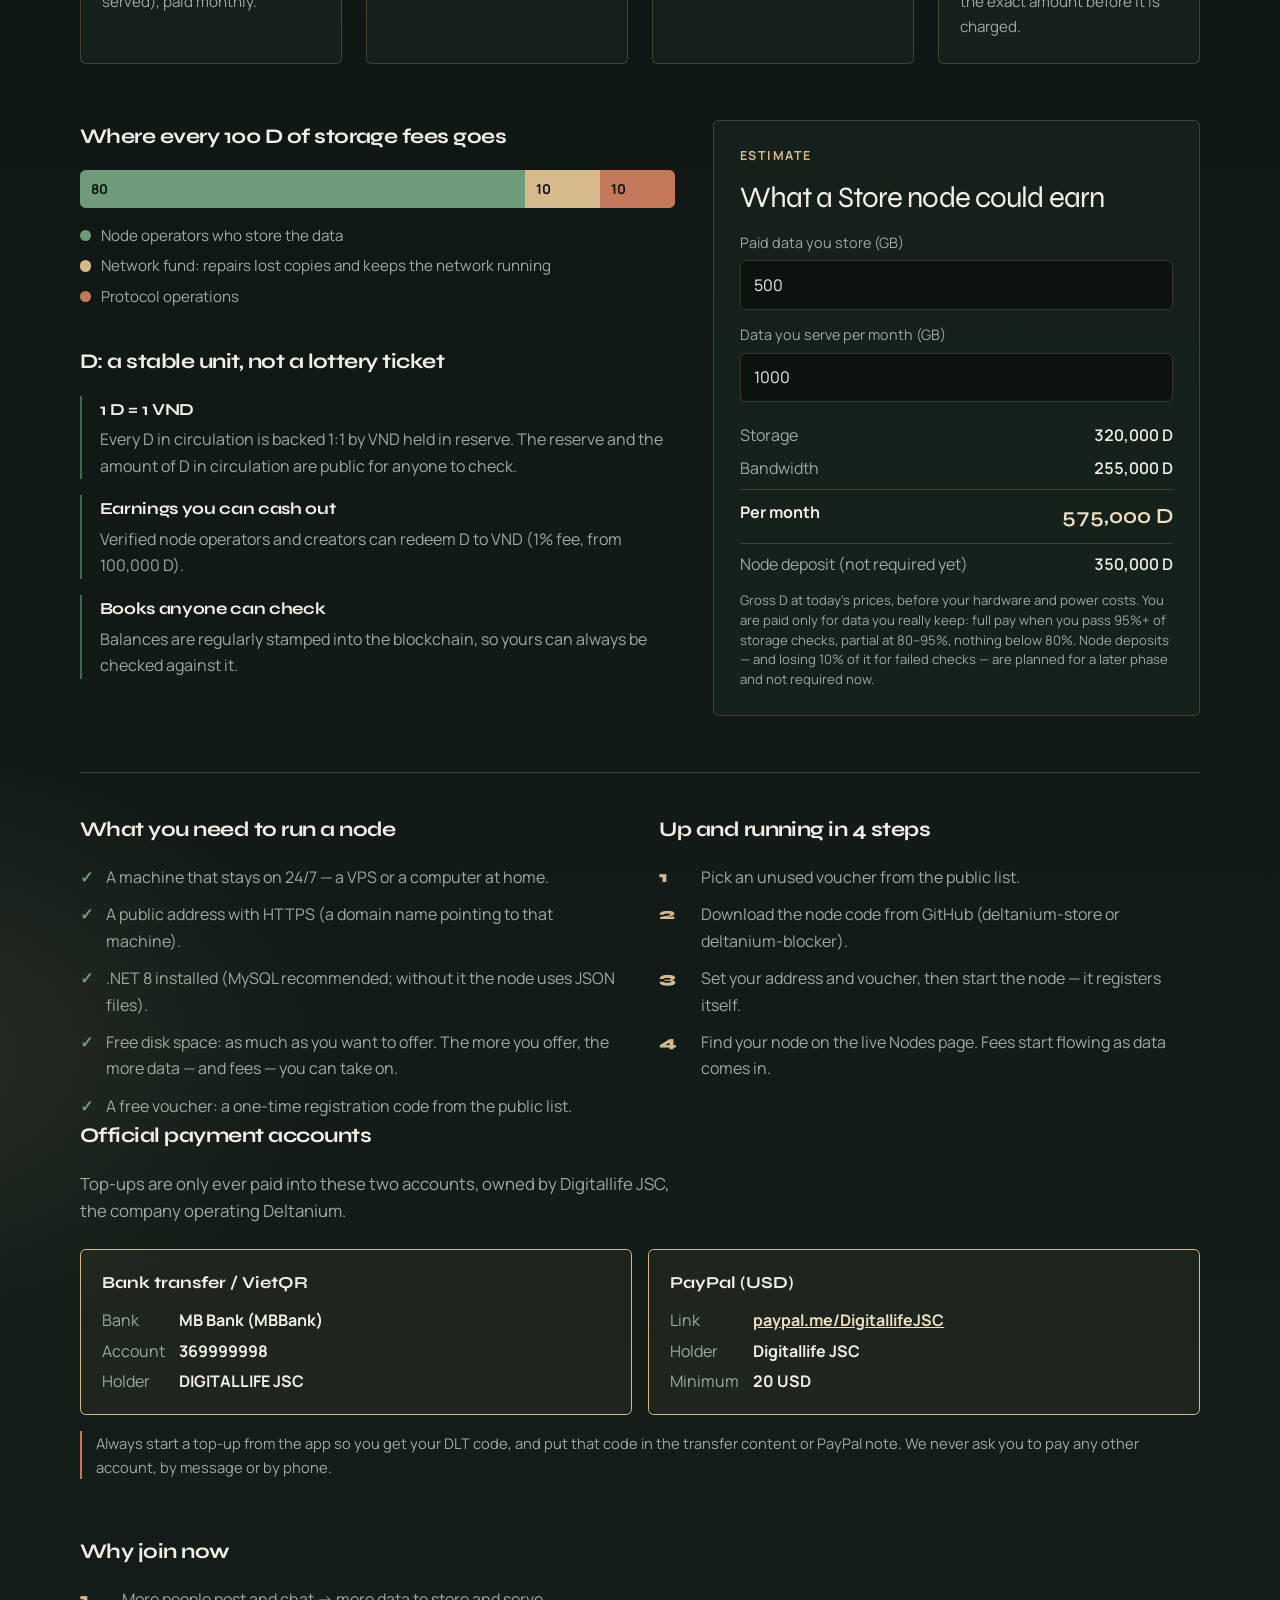
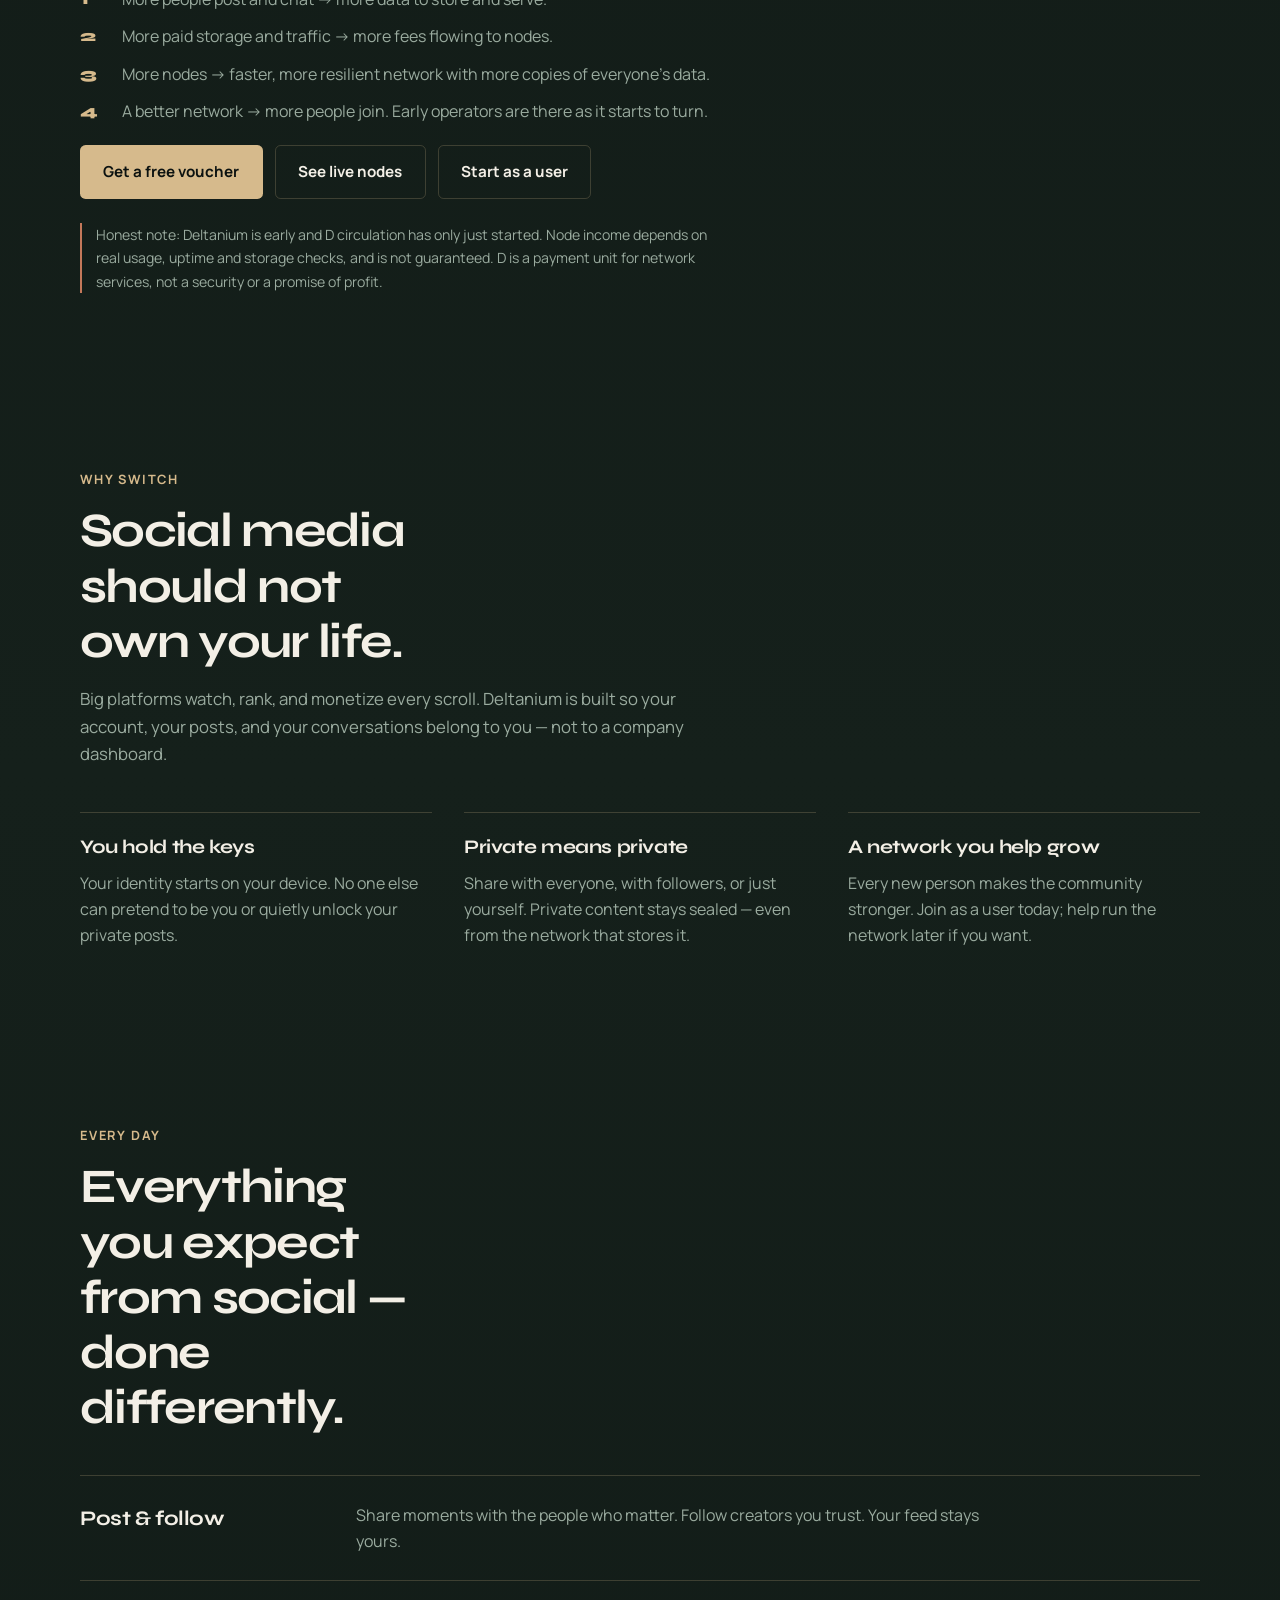
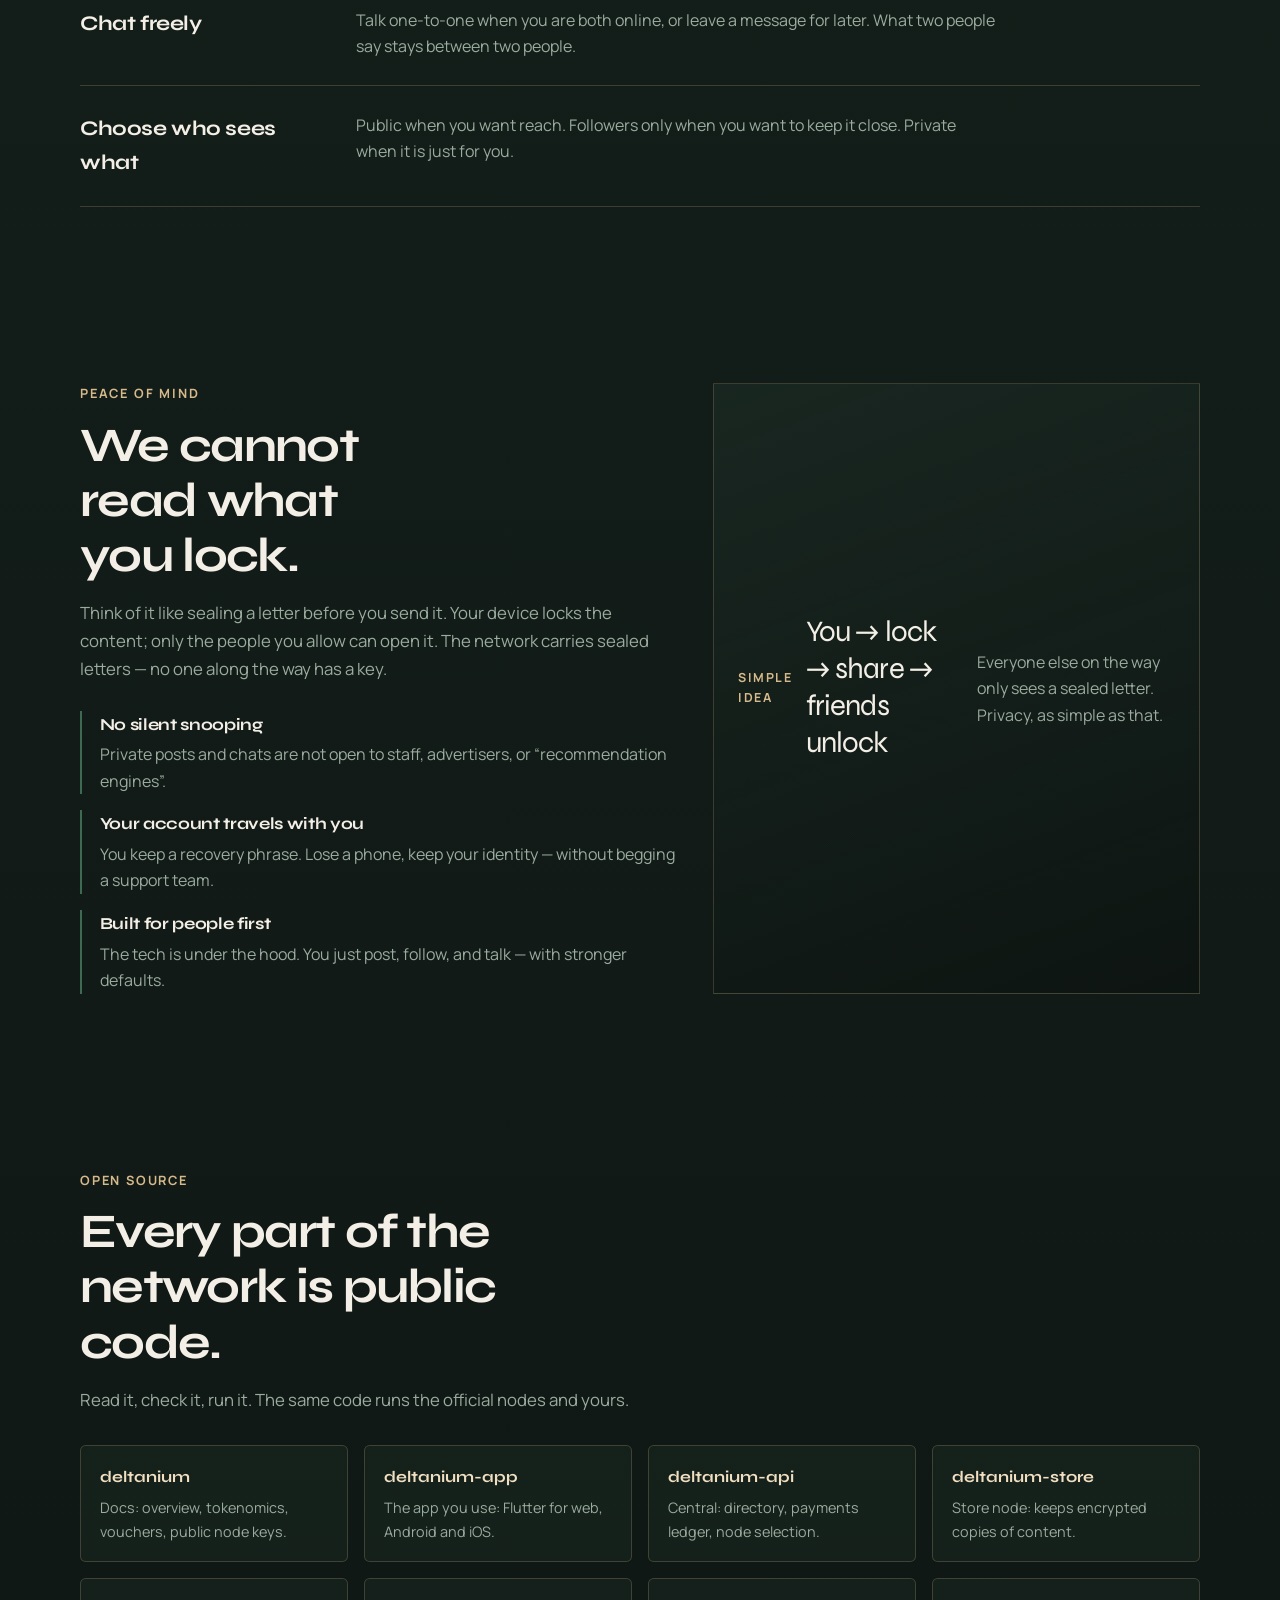
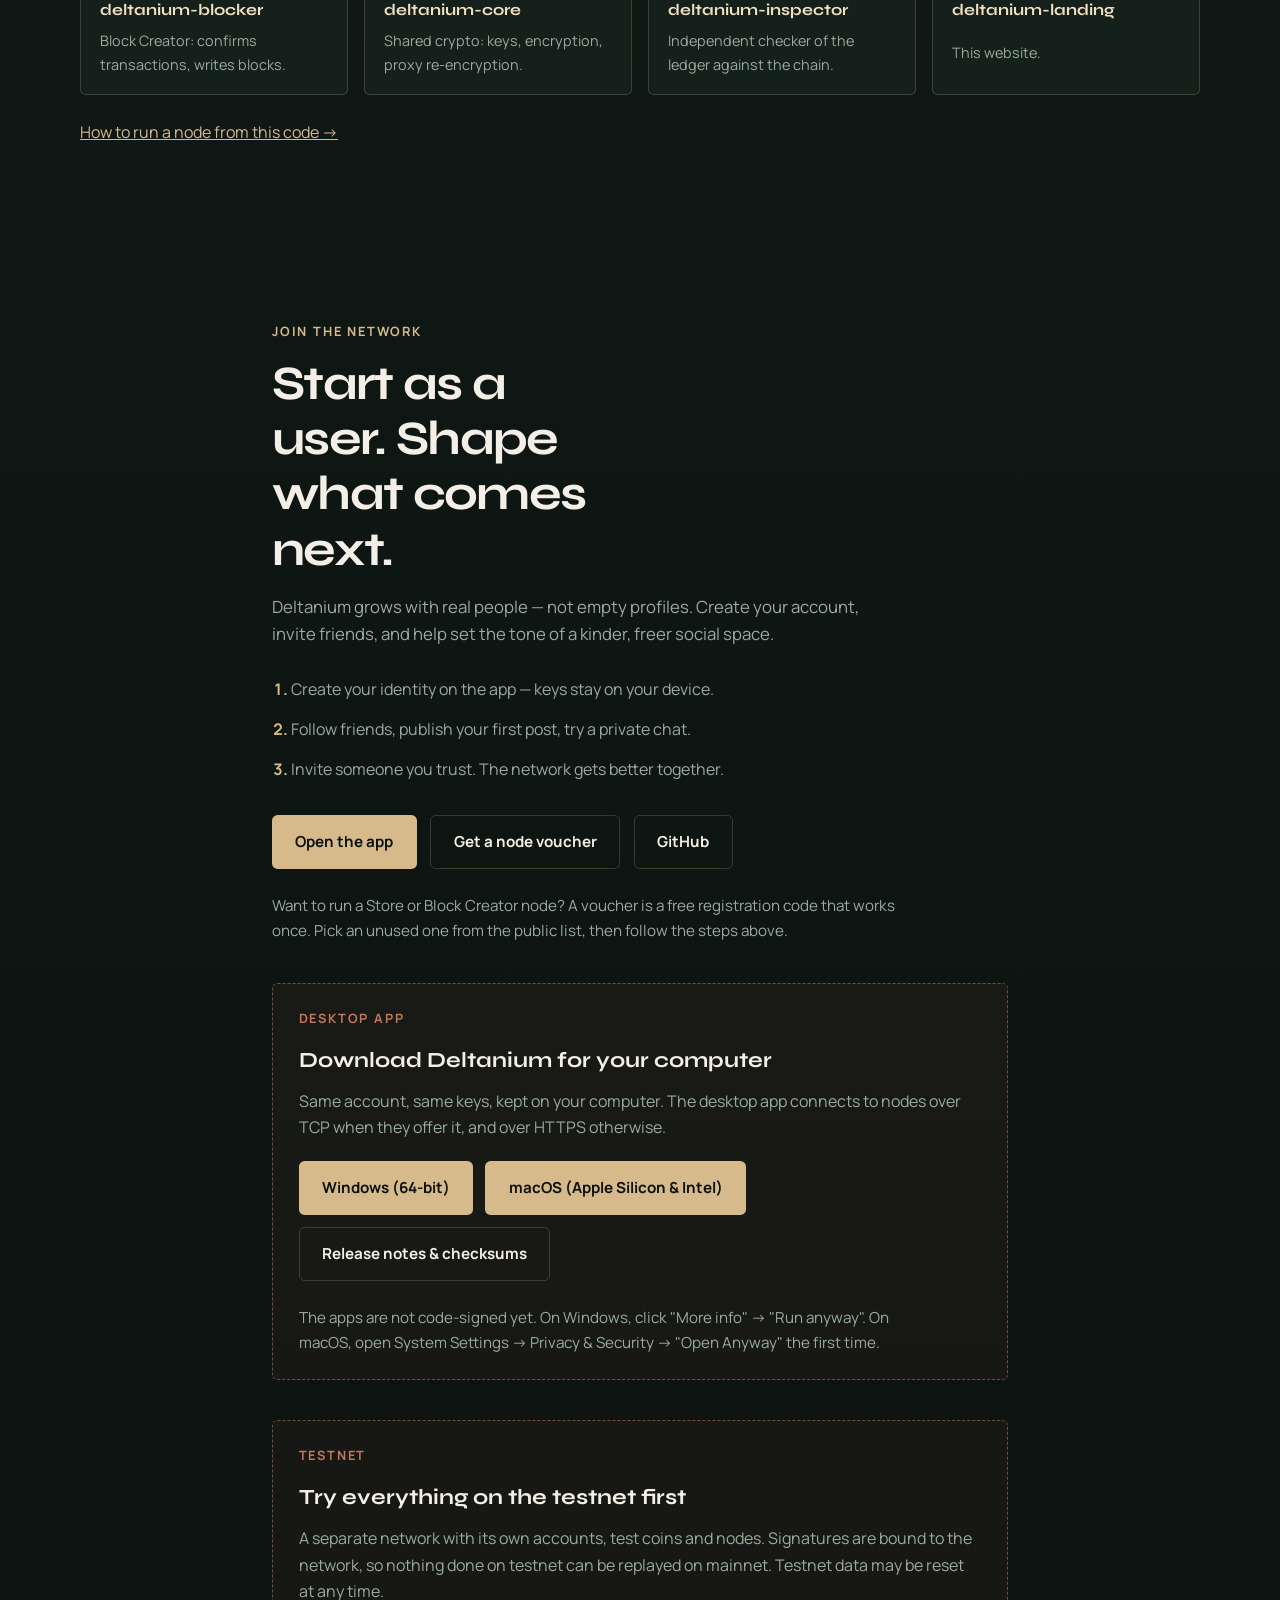
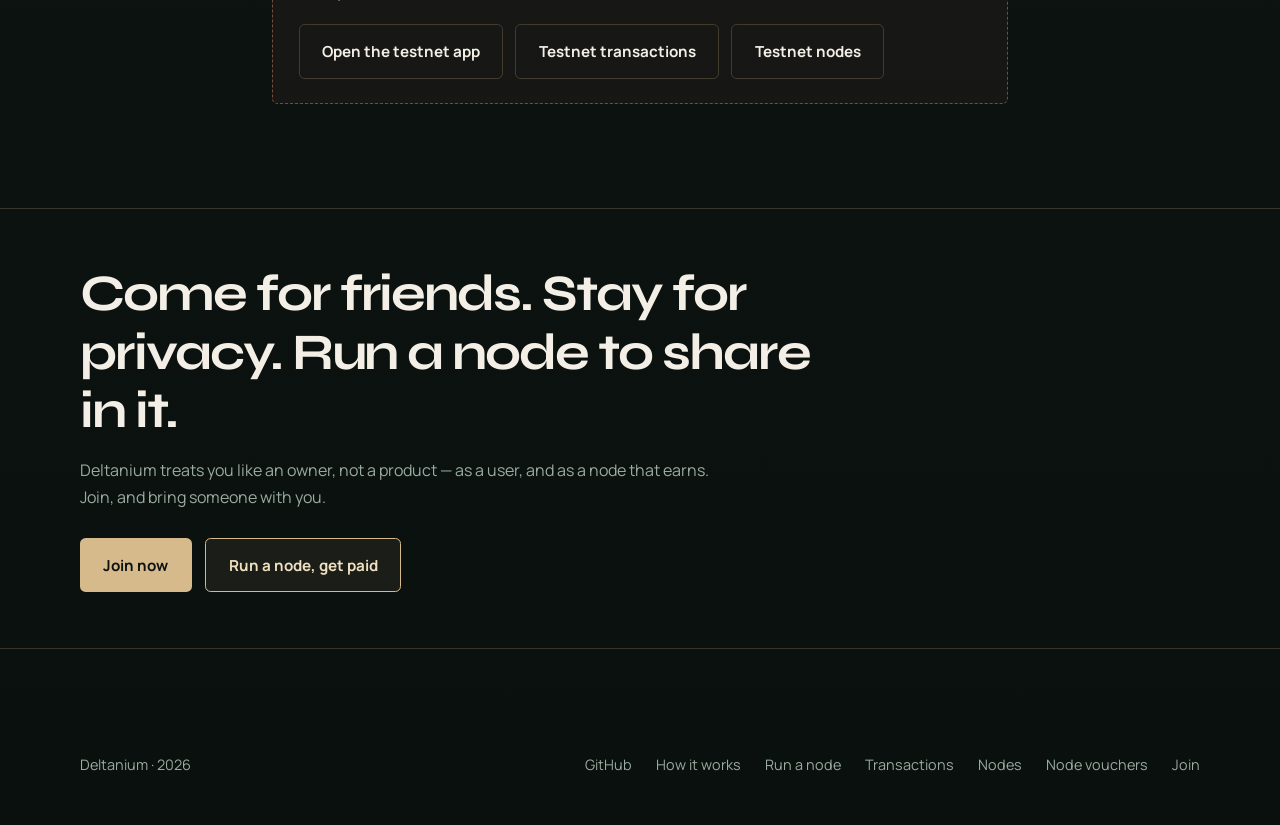
==== commit 4ba9eb58: "Reactions, comments and messages are billed (1 D minimum); exact charge confirmed for chat Co-Author" ====
--- a/wwwroot/index.html
+++ b/wwwroot/index.html
@@ -122,7 +122,7 @@
                     <article class="econ-card">
                         <p class="econ-share">800 D</p>
                         <h3 data-i18n="eco.user.t">Pay for what you store</h3>
-                        <p data-i18n="eco.user.p">Storage costs 800 D (800 VND) per GB per month per copy, paid from your wallet. Reactions, comments and chats stay free within a fair monthly allowance.</p>
+                        <p data-i18n="eco.user.p">Storage costs 800 D (800 VND) per GB per month per copy, paid from your wallet. Every item you store (post, reaction, comment, message) costs at least 1 D, and the app shows the exact amount before it is charged.</p>
                     </article>
                 </div>
 
@@ -136,7 +136,7 @@
                         </div>
                         <ul class="econ-legend">
                             <li><i class="dot dot-node"></i><span data-i18n="eco.flow.node">Node operators who store the data</span></li>
-                            <li><i class="dot dot-fund"></i><span data-i18n="eco.flow.fund">Network fund: pays for free reactions, comments and chats and repairs lost copies</span></li>
+                            <li><i class="dot dot-fund"></i><span data-i18n="eco.flow.fund">Network fund: repairs lost copies and keeps the network running</span></li>
                             <li><i class="dot dot-ops"></i><span data-i18n="eco.flow.ops">Protocol operations</span></li>
                         </ul>
 
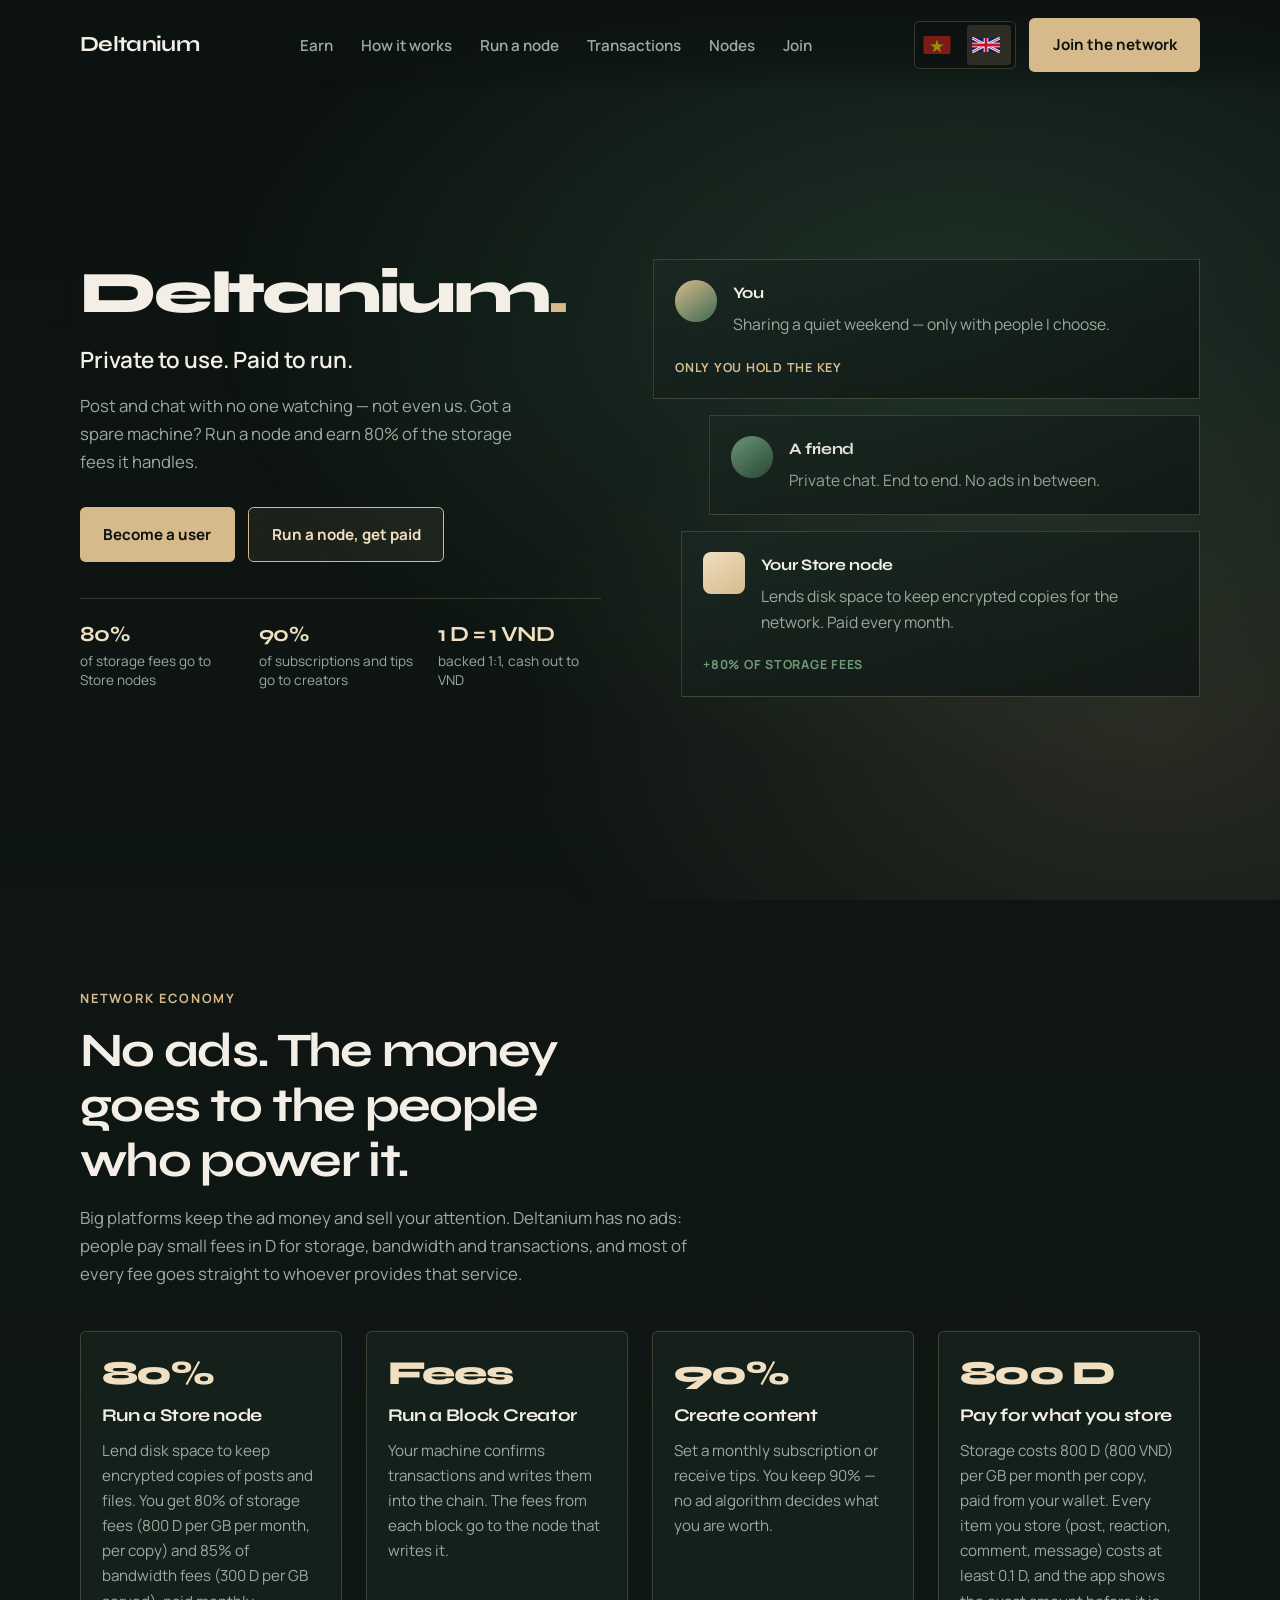
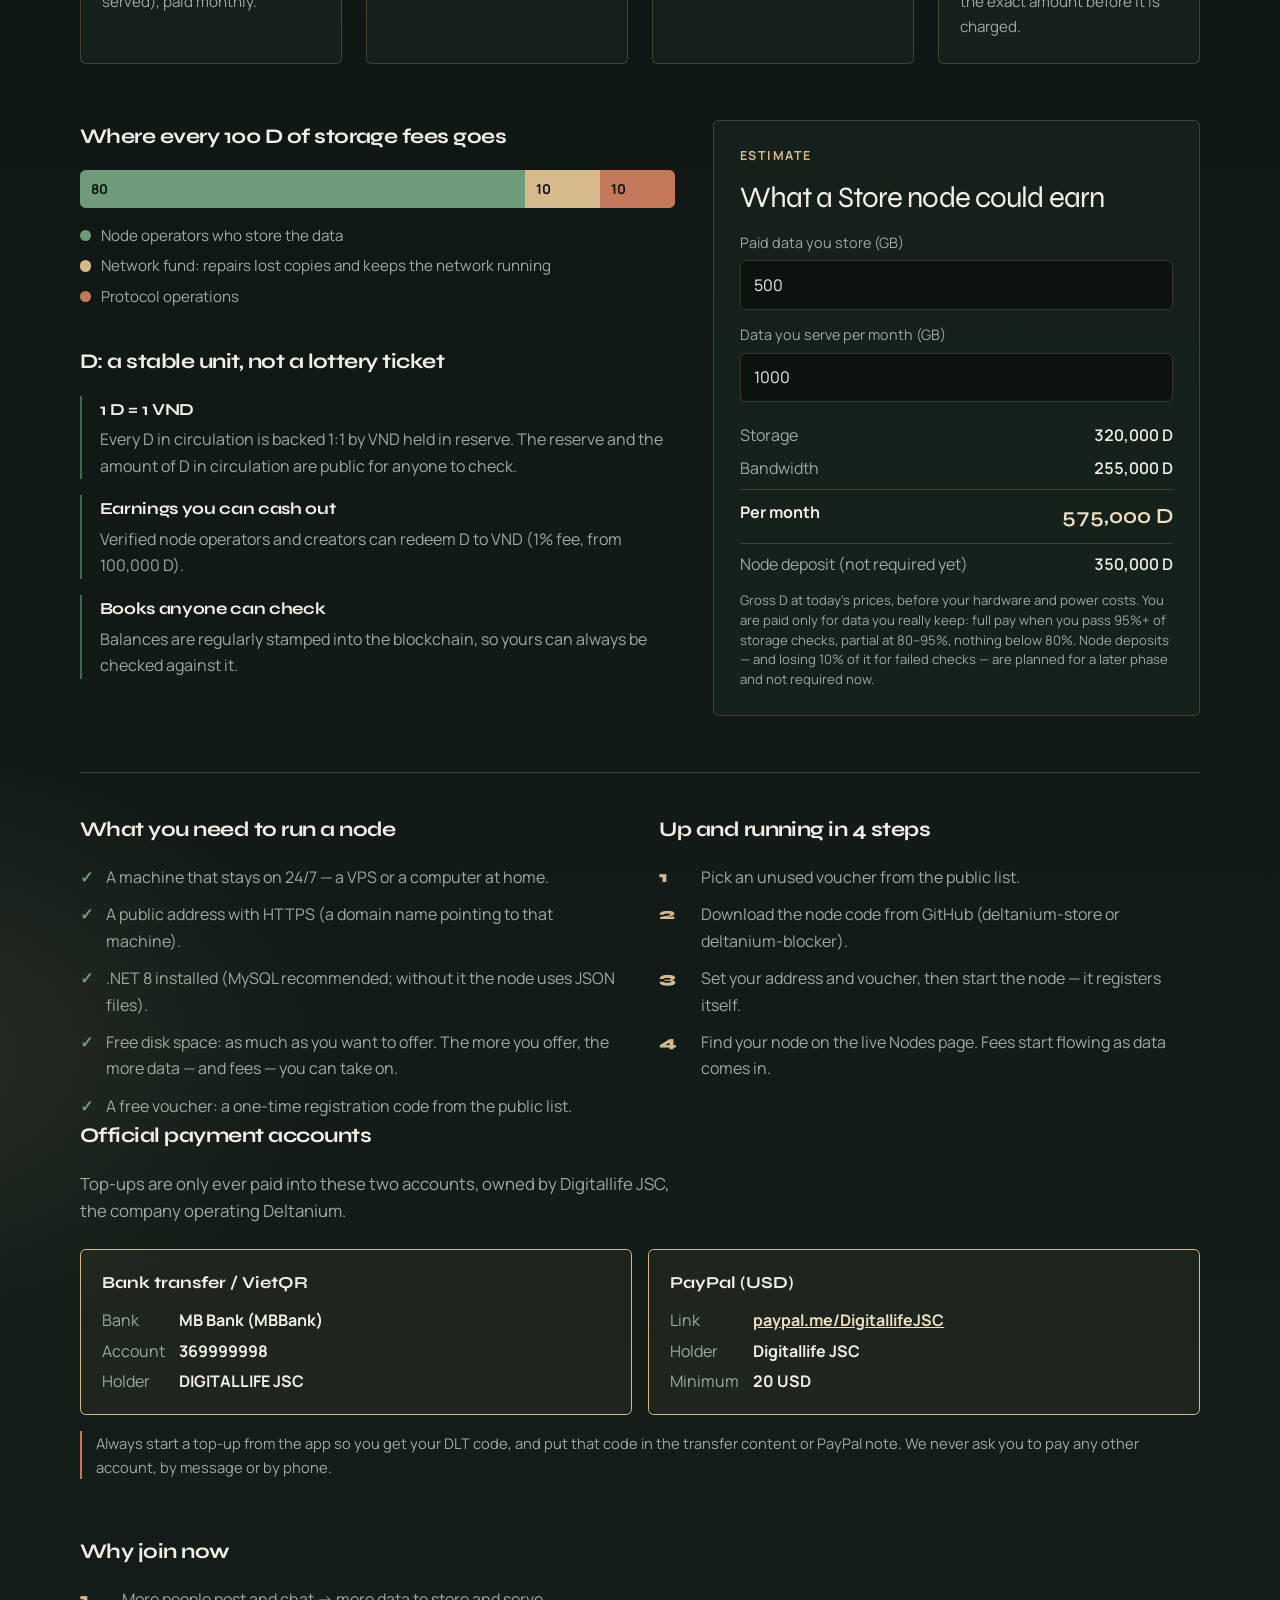
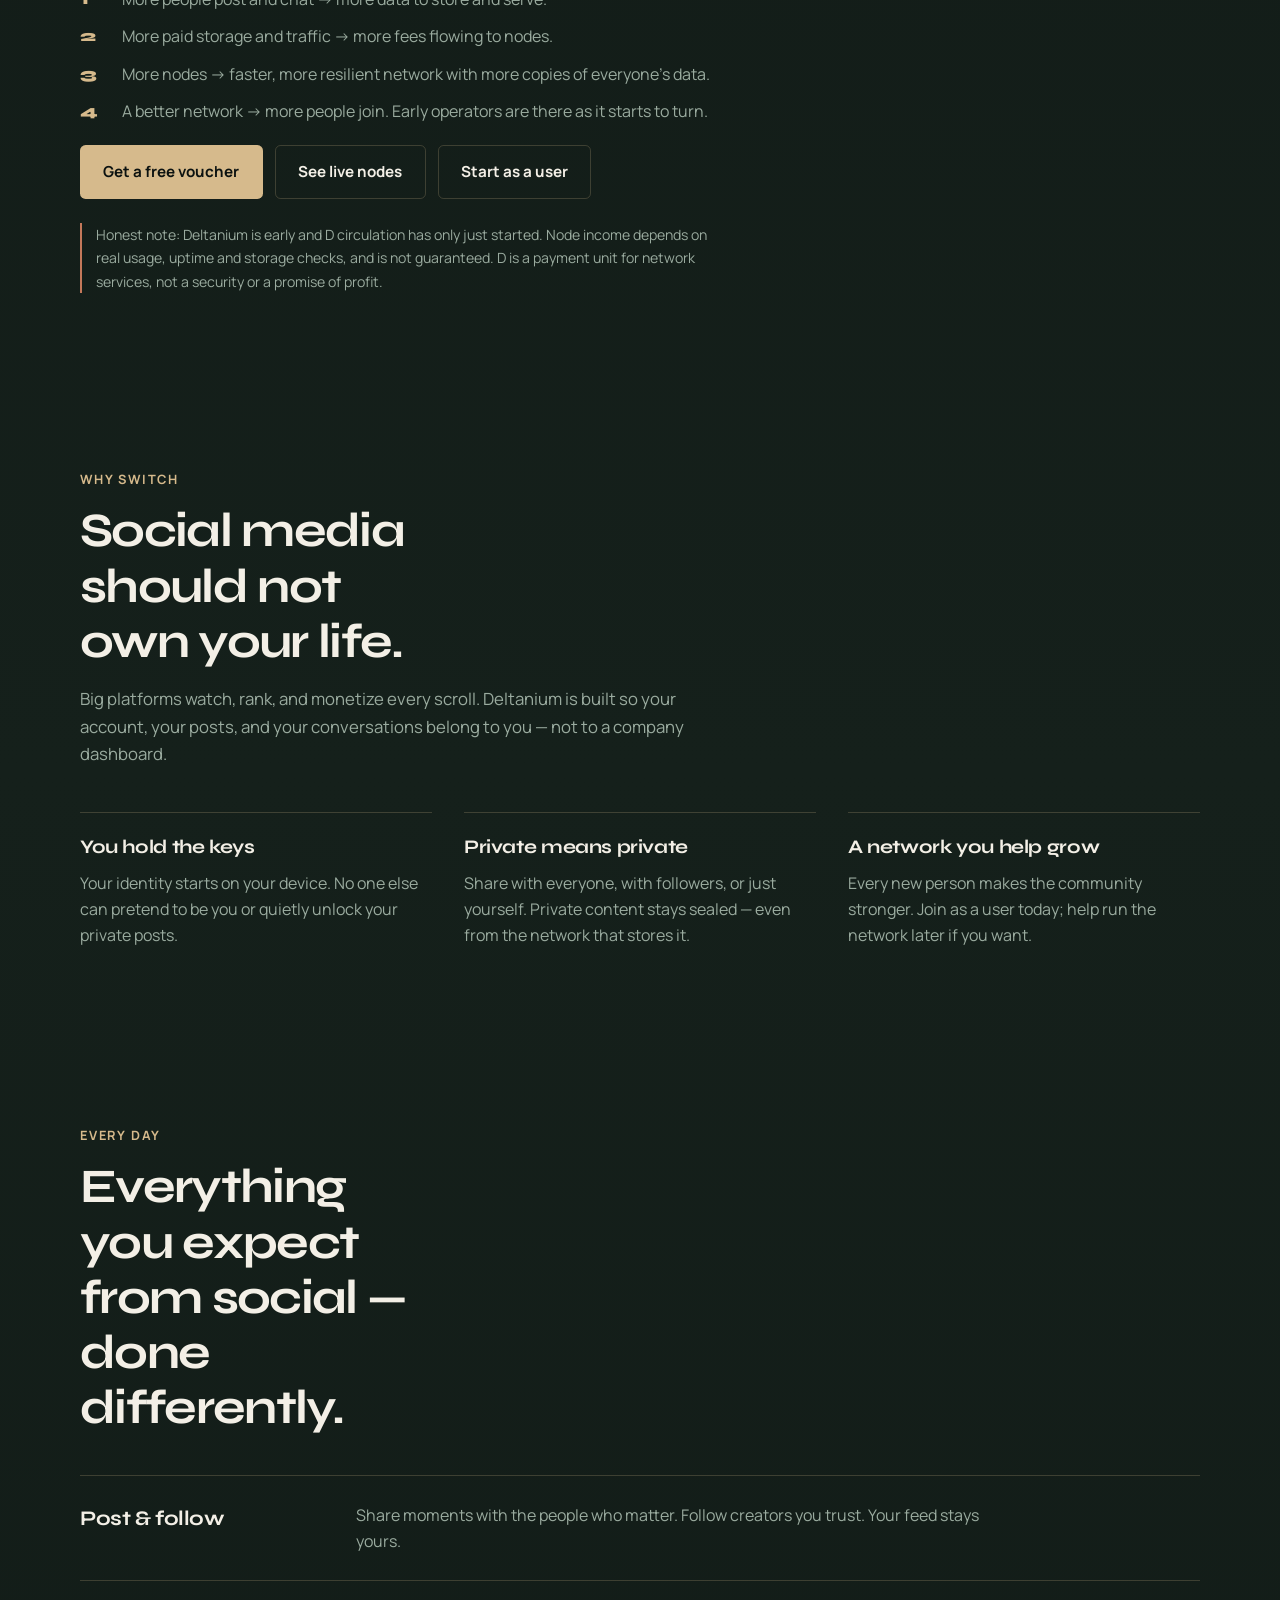
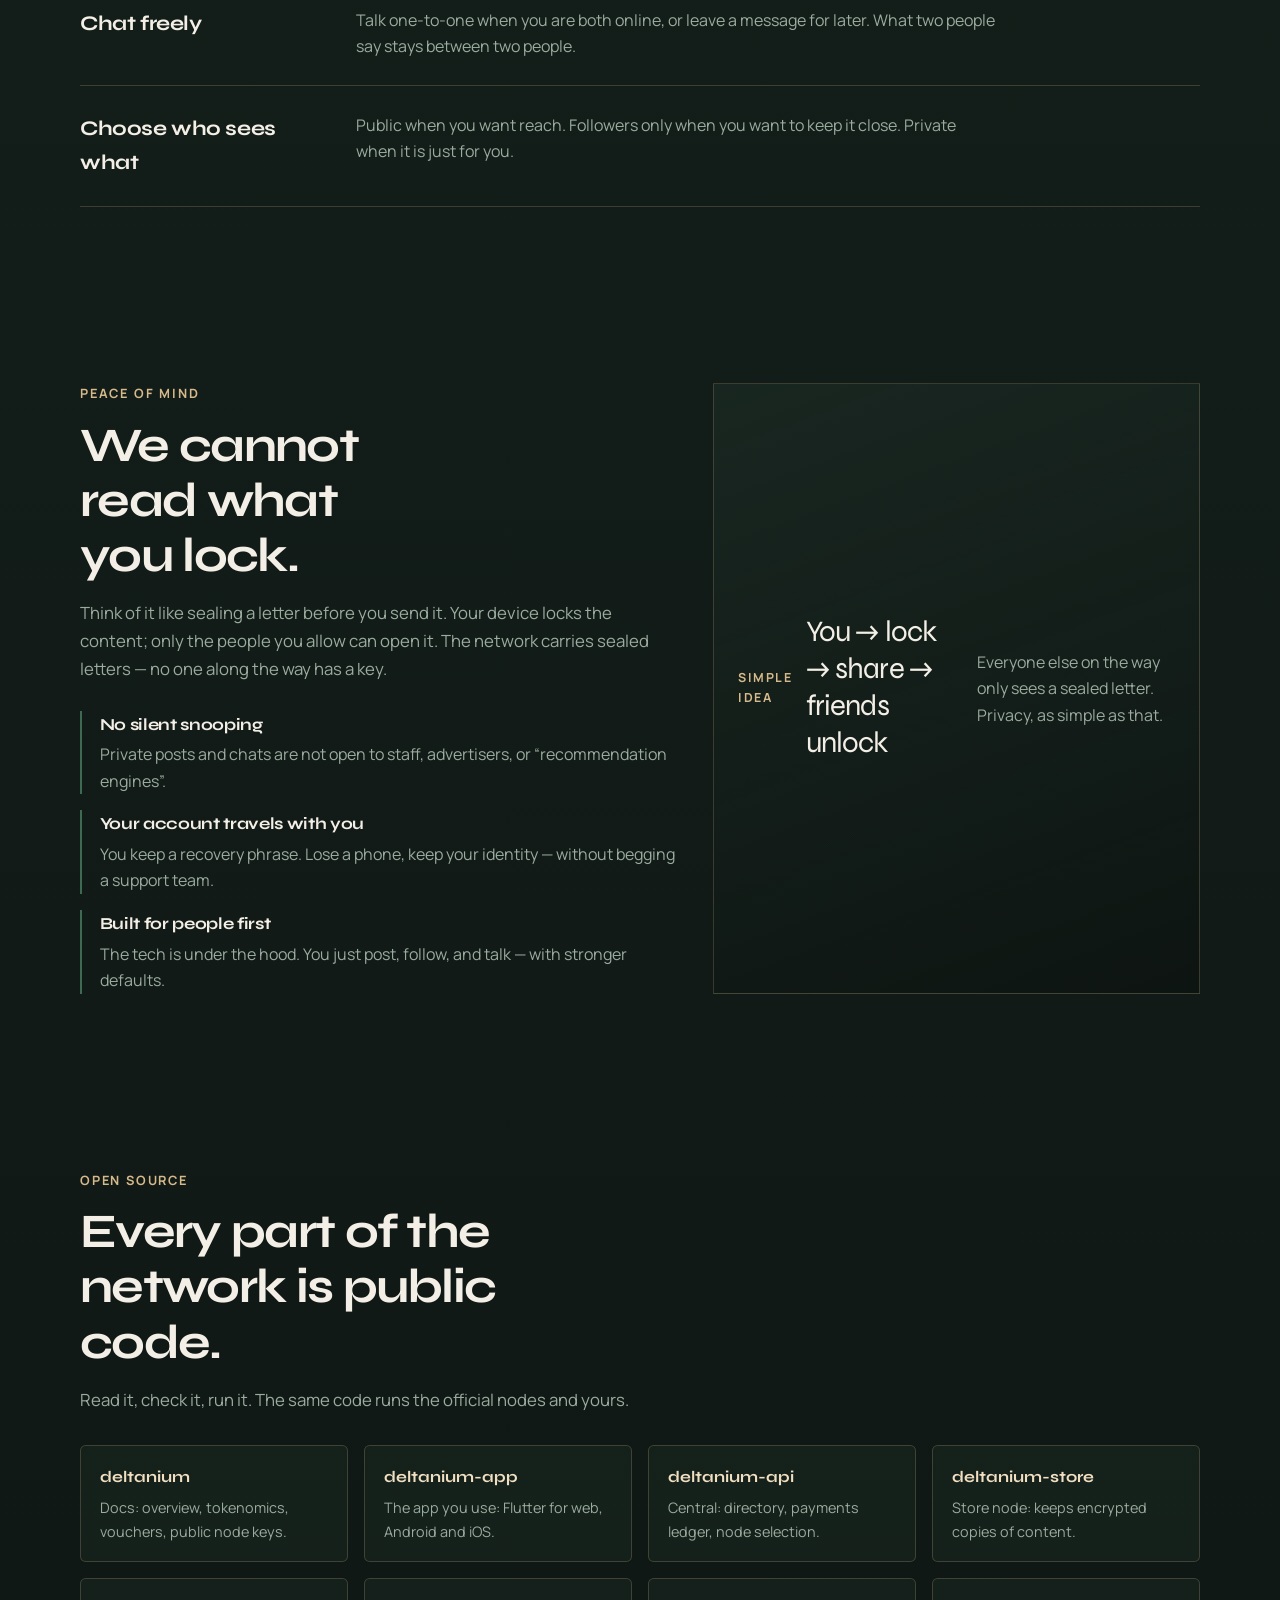
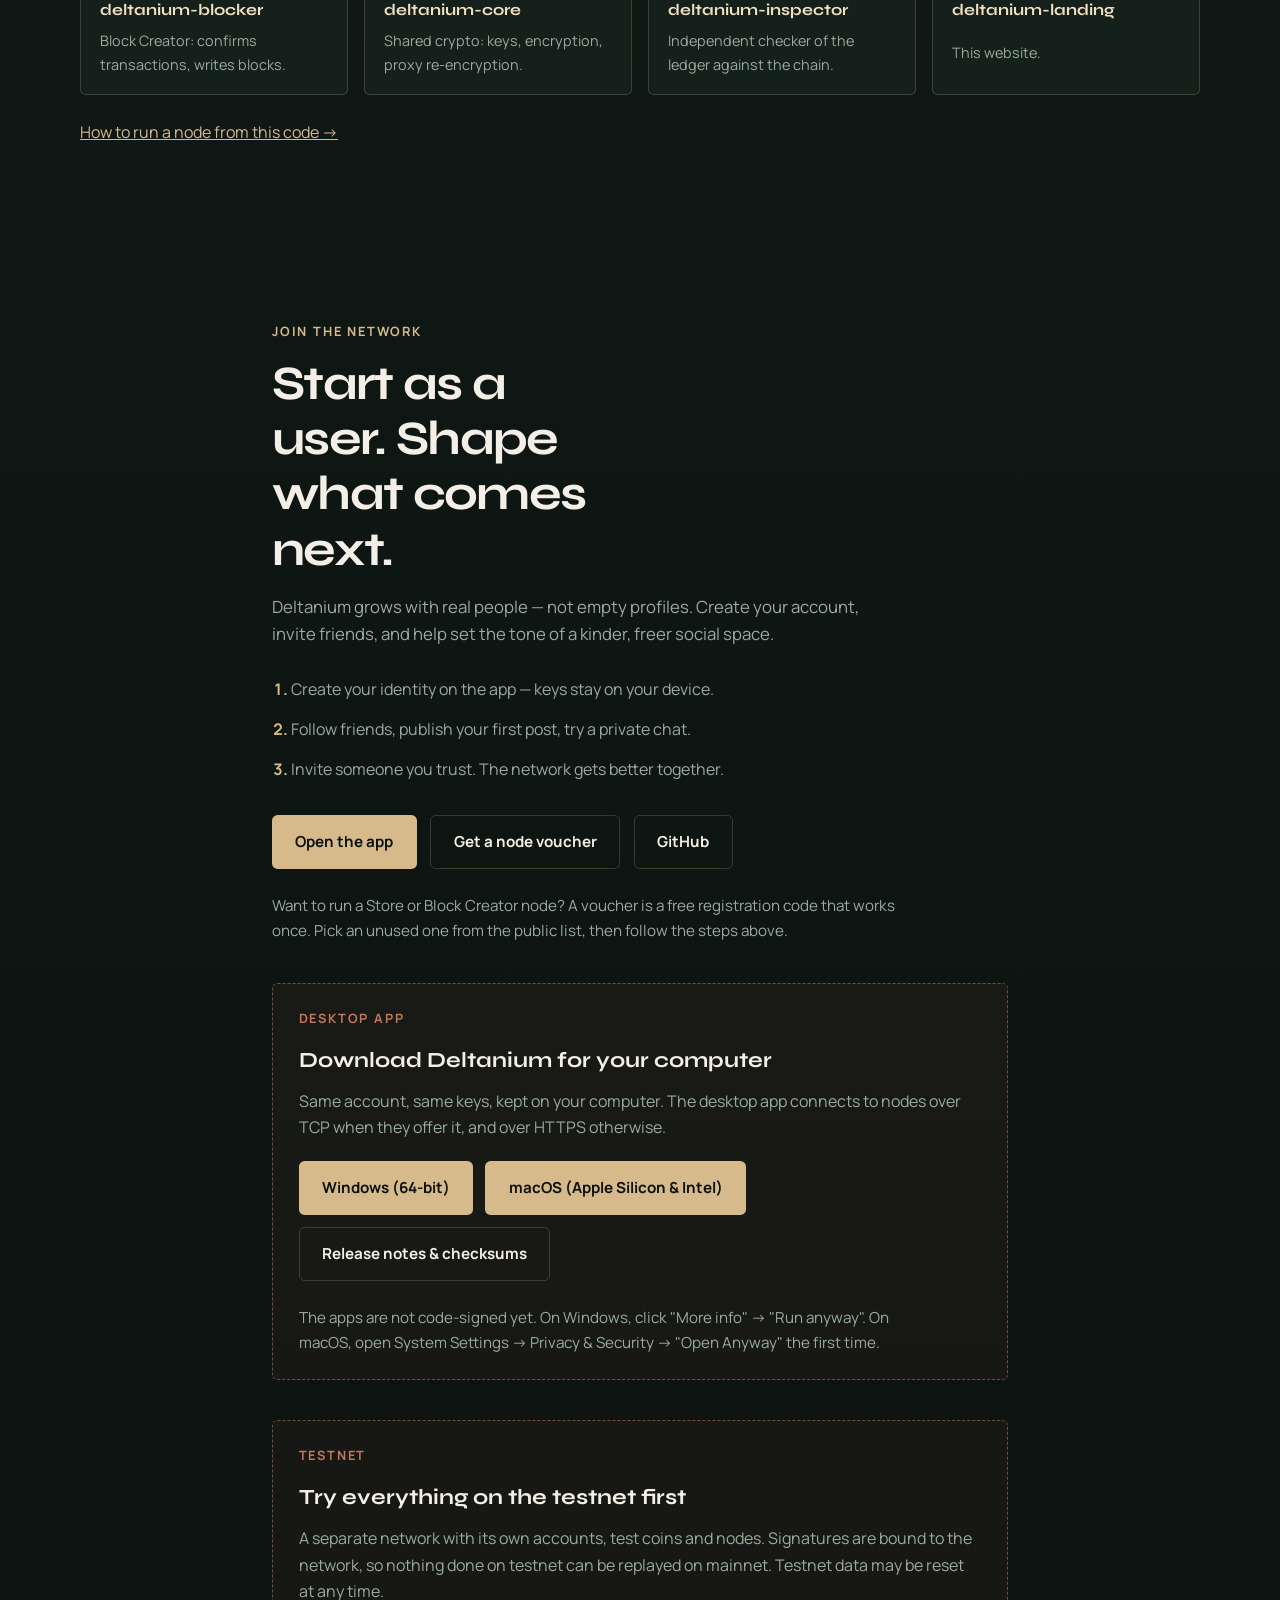
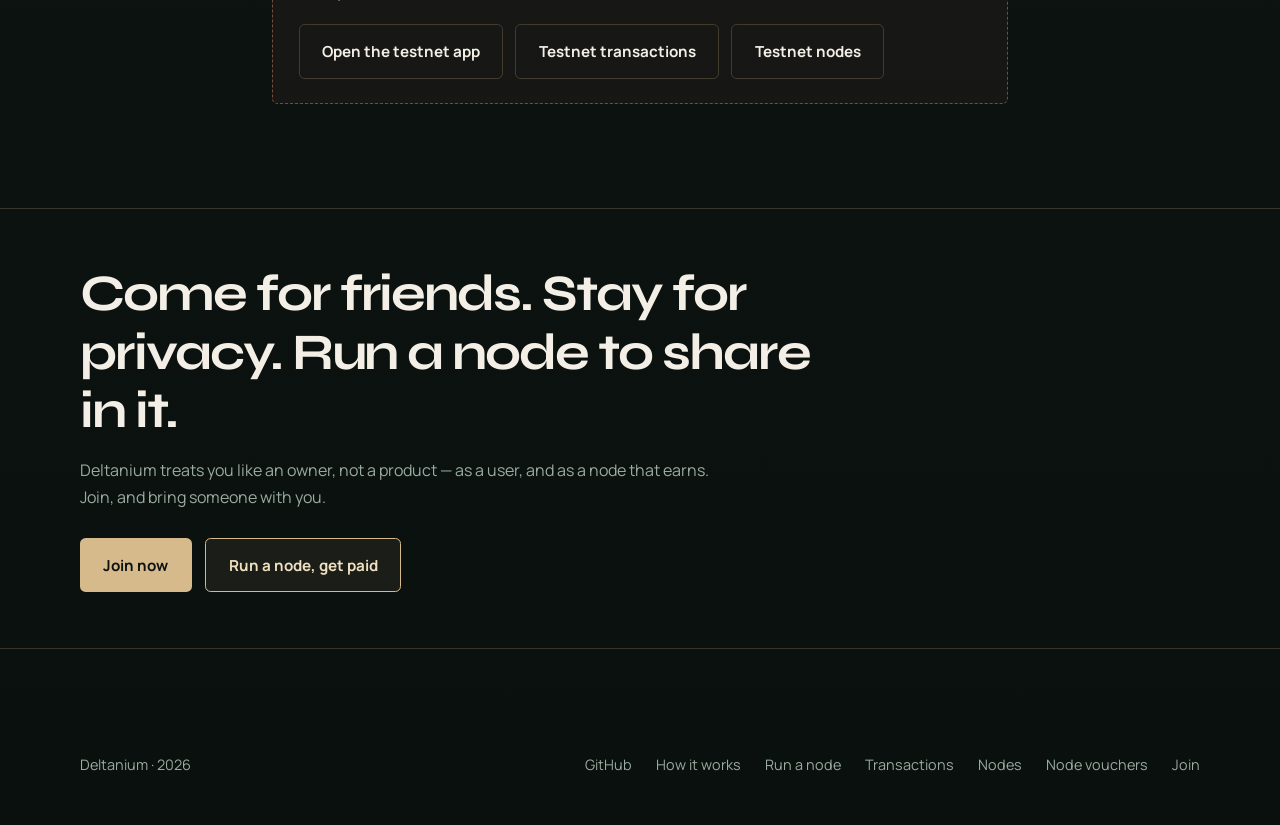
==== commit a293ac4c: "Minimum storage fee per item 0.1 D; reactions and comments re-check the exact charge before upload C" ====
--- a/wwwroot/index.html
+++ b/wwwroot/index.html
@@ -122,7 +122,7 @@
                     <article class="econ-card">
                         <p class="econ-share">800 D</p>
                         <h3 data-i18n="eco.user.t">Pay for what you store</h3>
-                        <p data-i18n="eco.user.p">Storage costs 800 D (800 VND) per GB per month per copy, paid from your wallet. Every item you store (post, reaction, comment, message) costs at least 1 D, and the app shows the exact amount before it is charged.</p>
+                        <p data-i18n="eco.user.p">Storage costs 800 D (800 VND) per GB per month per copy, paid from your wallet. Every item you store (post, reaction, comment, message) costs at least 0.1 D, and the app shows the exact amount before it is charged.</p>
                     </article>
                 </div>
 
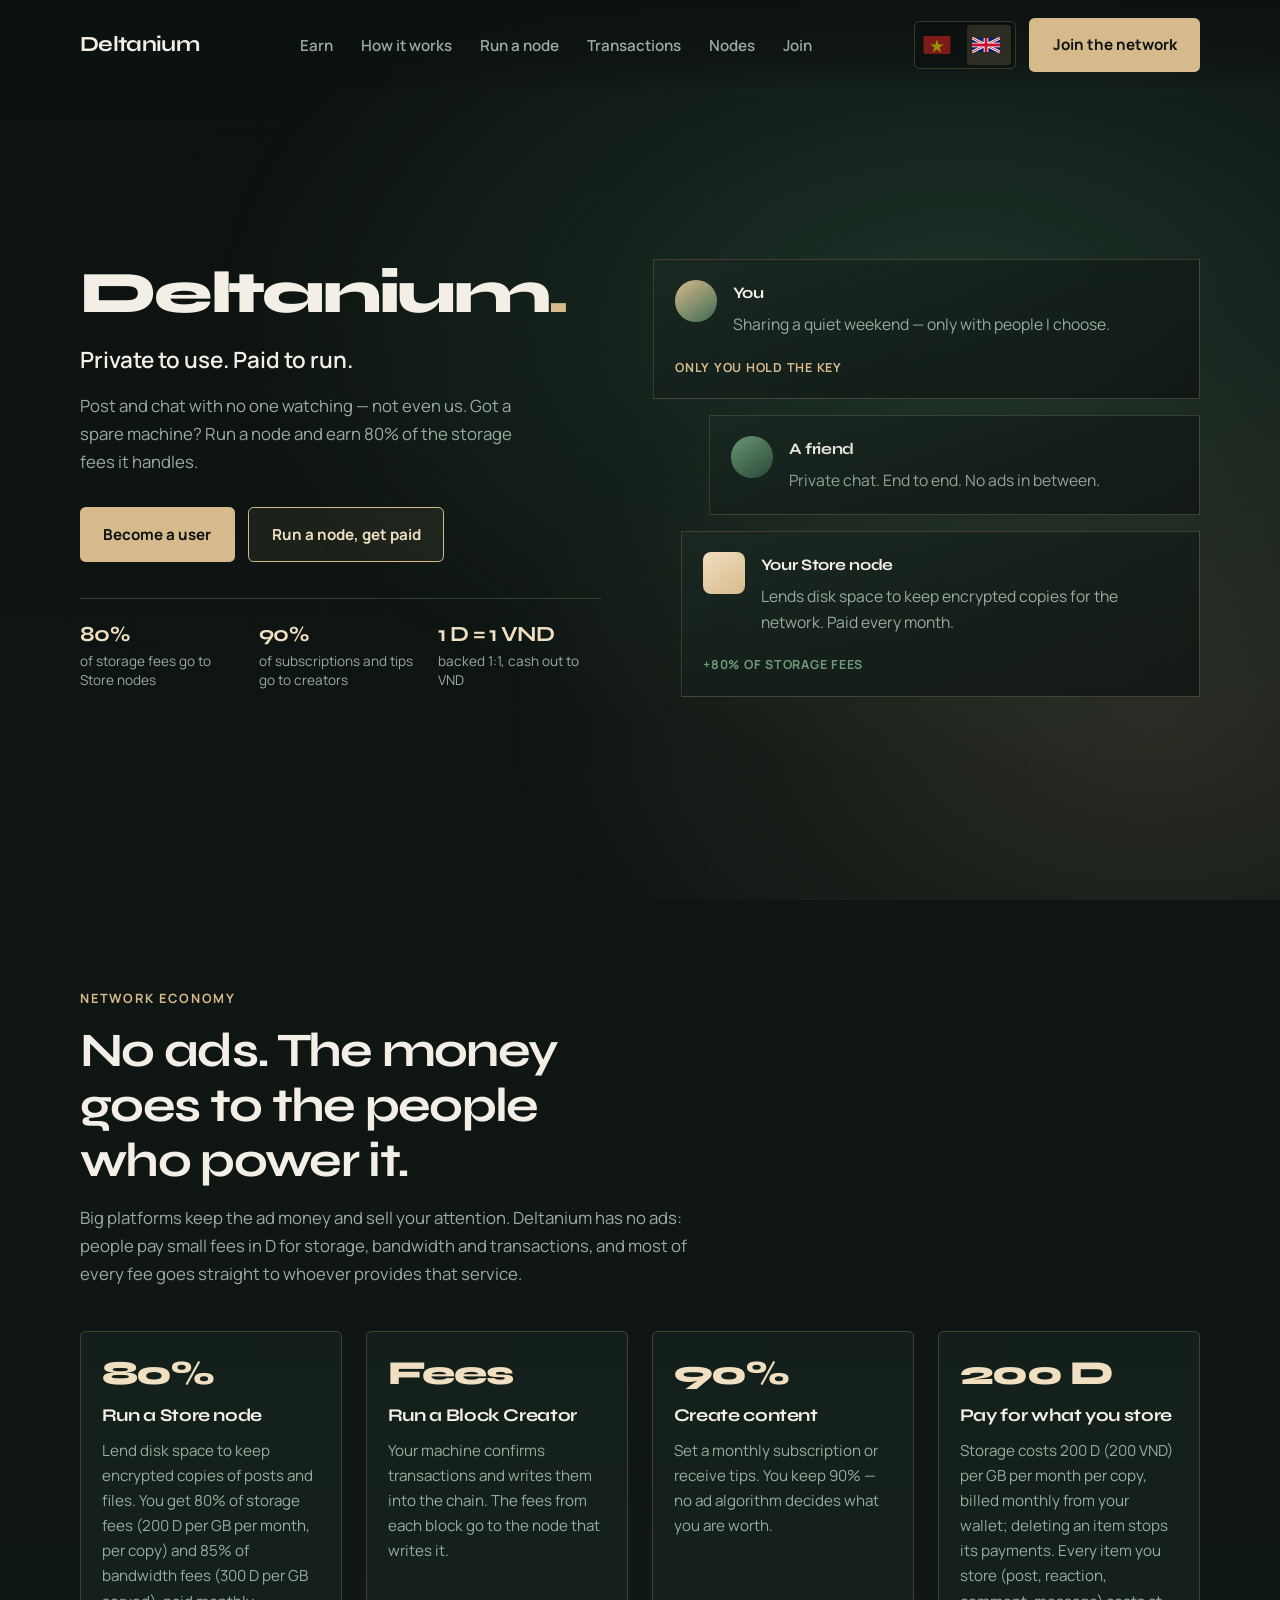
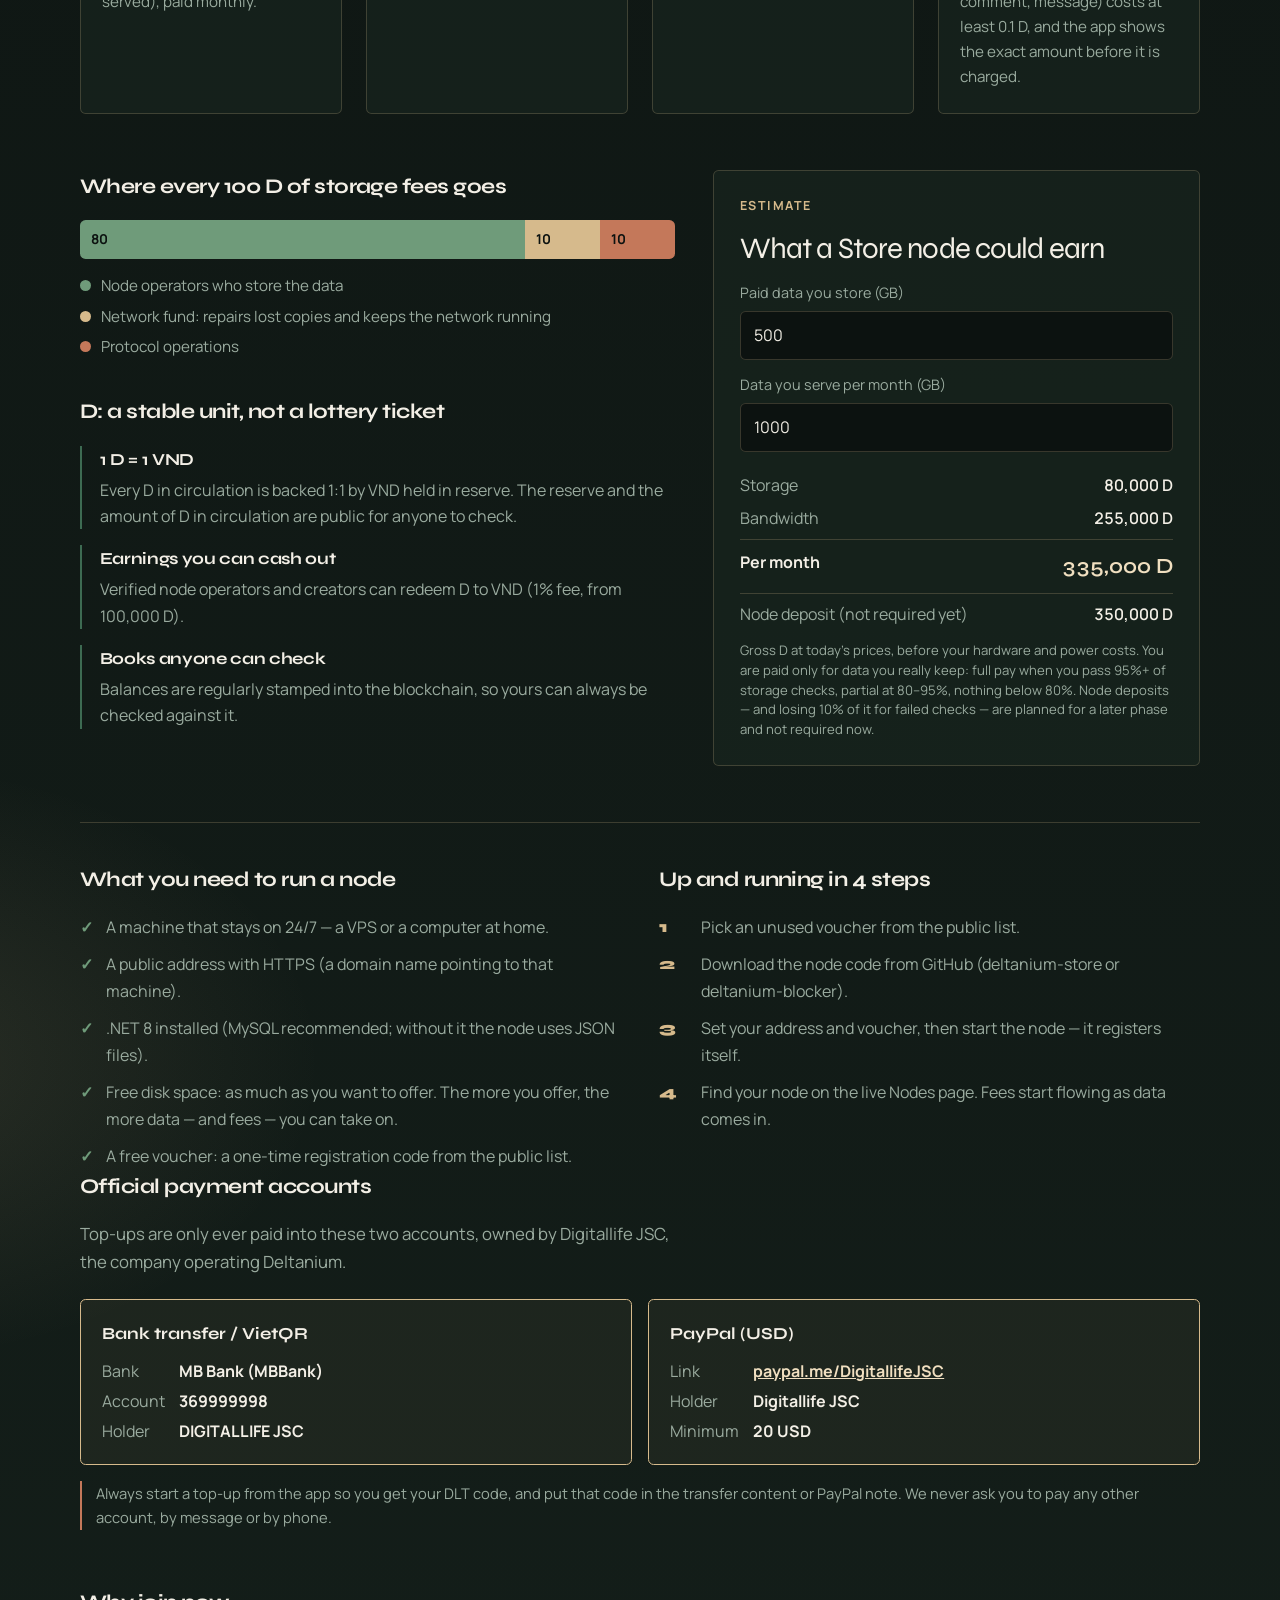
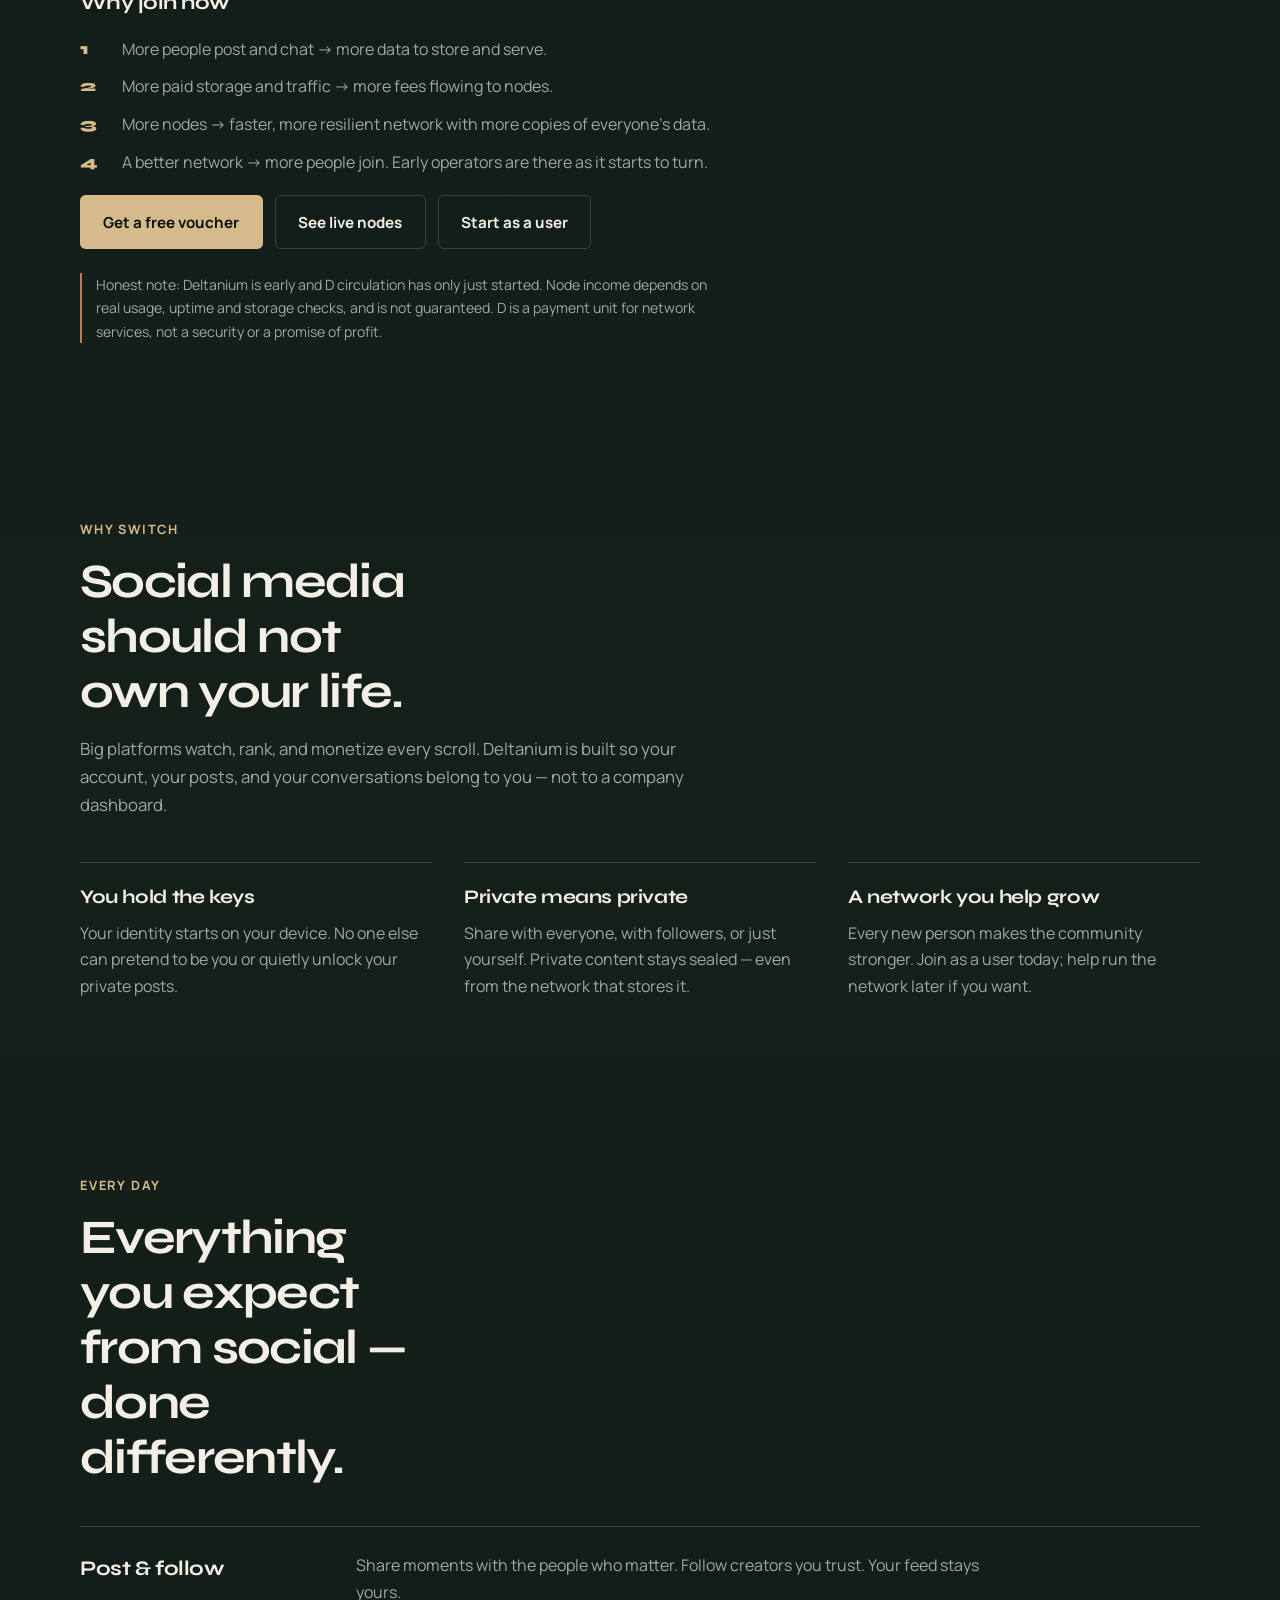
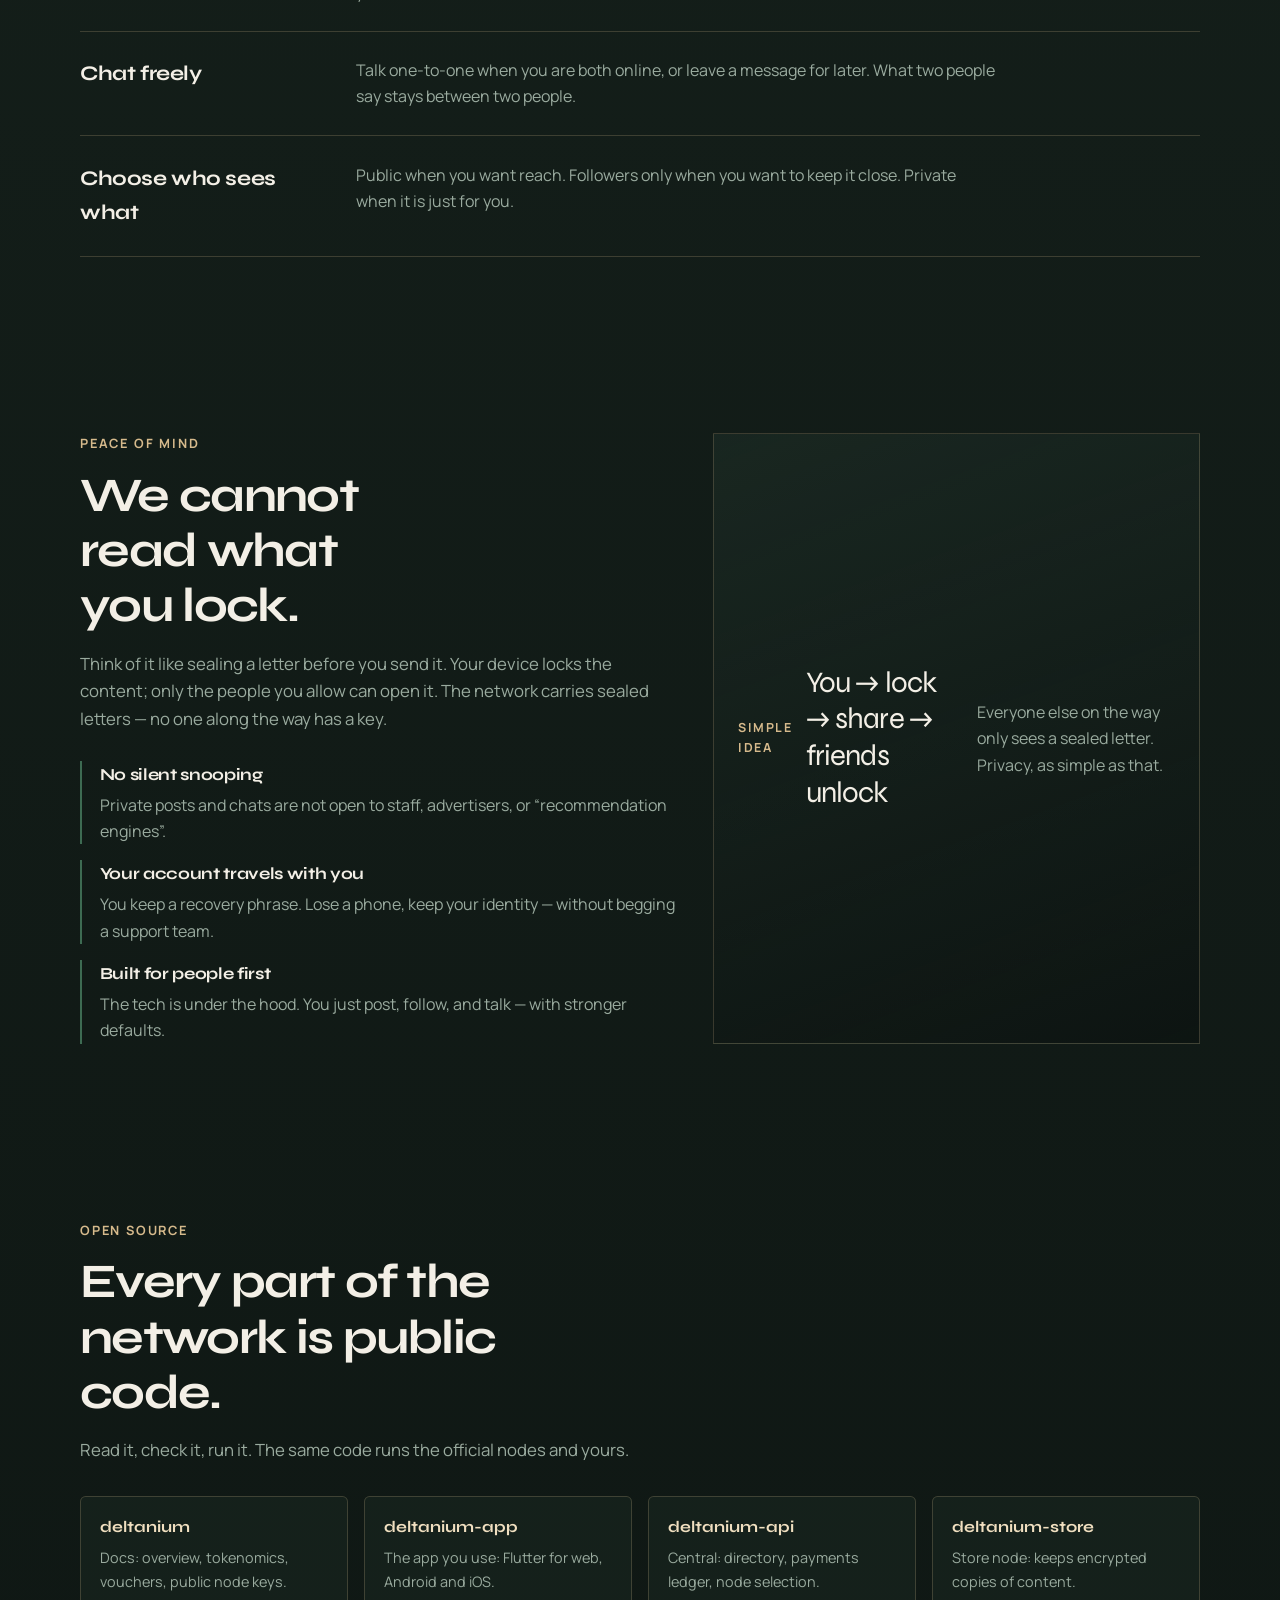
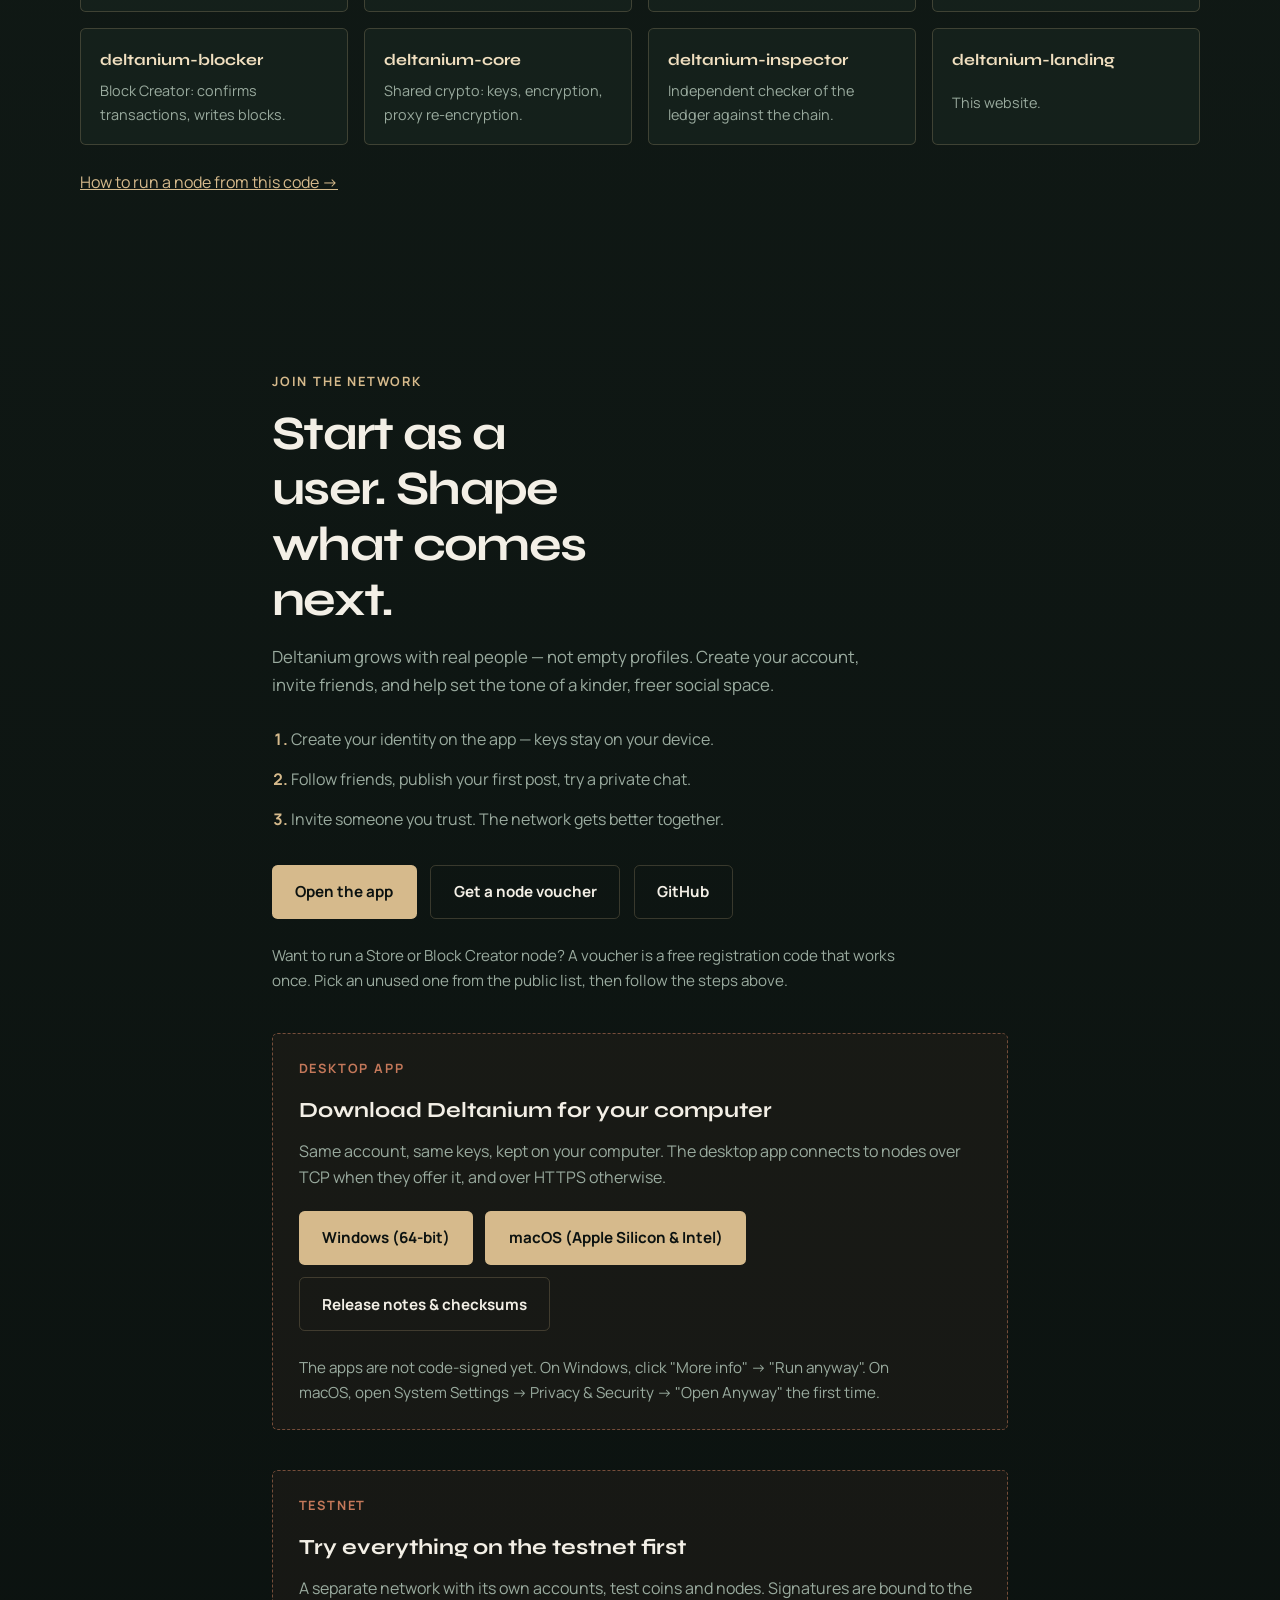
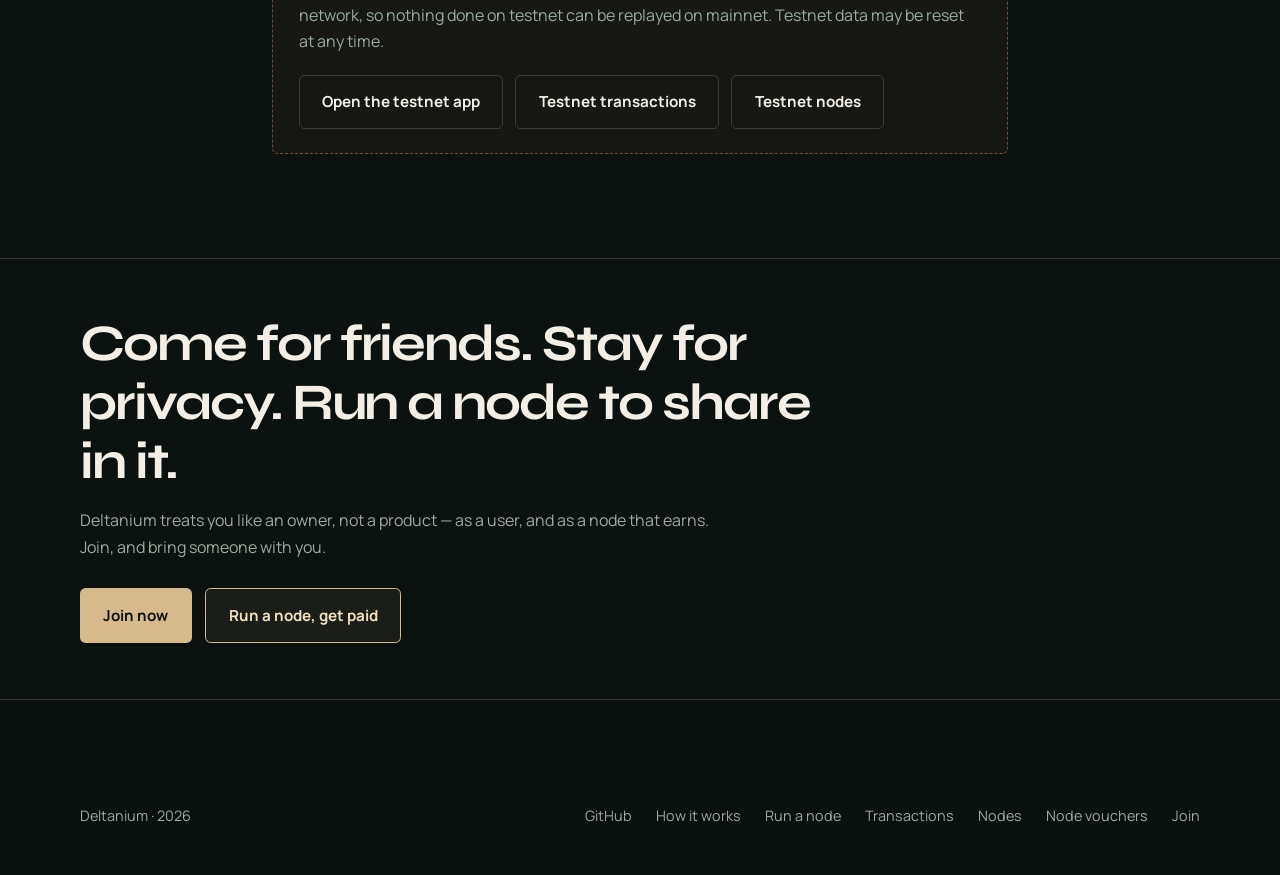
==== commit ab7895fa: "Storage 200 D/GB/month per copy, billed monthly; deleting an item stops its renewal Co-Authored-By: " ====
--- a/wwwroot/index.html
+++ b/wwwroot/index.html
@@ -107,7 +107,7 @@
                     <article class="econ-card">
                         <p class="econ-share">80%</p>
                         <h3 data-i18n="eco.store.t">Run a Store node</h3>
-                        <p data-i18n="eco.store.p">Keep encrypted copies of posts and files. You earn 80% of storage fees (800 D per GB per month, per copy) and 85% of bandwidth fees (300 D per GB served), released monthly from escrow.</p>
+                        <p data-i18n="eco.store.p">Keep encrypted copies of posts and files. You earn 80% of storage fees (200 D per GB per month, per copy) and 85% of bandwidth fees (300 D per GB served), released monthly from escrow.</p>
                     </article>
                     <article class="econ-card">
                         <p class="econ-share" data-i18n="eco.blocker.share">Fees</p>
@@ -120,9 +120,9 @@
                         <p data-i18n="eco.creator.p">Set a monthly subscription or receive tips. You keep 90% — no ad algorithm decides what you are worth.</p>
                     </article>
                     <article class="econ-card">
-                        <p class="econ-share">800 D</p>
+                        <p class="econ-share">200 D</p>
                         <h3 data-i18n="eco.user.t">Pay for what you store</h3>
-                        <p data-i18n="eco.user.p">Storage costs 800 D (800 VND) per GB per month per copy, paid from your wallet. Every item you store (post, reaction, comment, message) costs at least 0.1 D, and the app shows the exact amount before it is charged.</p>
+                        <p data-i18n="eco.user.p">Storage costs 200 D (200 VND) per GB per month per copy, billed monthly from your wallet; deleting an item stops its payments. Every item you store (post, reaction, comment, message) costs at least 0.1 D, and the app shows the exact amount before it is charged.</p>
                     </article>
                 </div>
 
